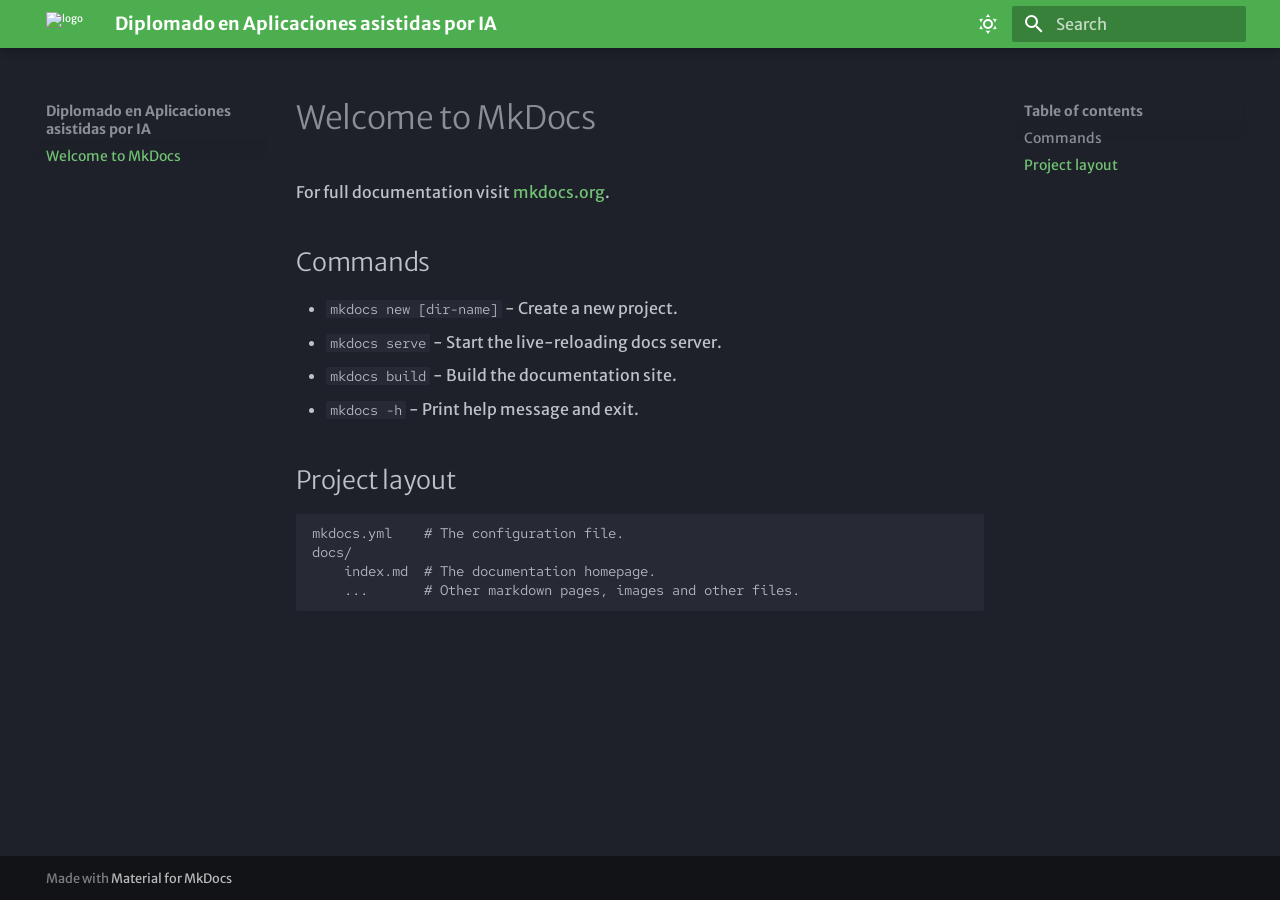
==== site/index.html @ 0dc9132b "deplpou sucsses" ====
<!doctype html>
<html lang="en" class="no-js">
  <head>
    
      <meta charset="utf-8">
      <meta name="viewport" content="width=device-width,initial-scale=1">
      
        <meta name="description" content="Diplomado en Aplicaciones asistidas por IA">
      
      
        <meta name="author" content="Intitucion iniversitaria Digital de Antioquia">
      
      
        <link rel="canonical" href="https://sitename.example/">
      
      
      
      
      <link rel="icon" href="assets/favicon.ico">
      <meta name="generator" content="mkdocs-1.6.1, mkdocs-material-9.6.8">
    
    
      
        <title>Diplomado en Aplicaciones asistidas por IA</title>
      
    
    
      <link rel="stylesheet" href="assets/stylesheets/main.8608ea7d.min.css">
      
        
        <link rel="stylesheet" href="assets/stylesheets/palette.06af60db.min.css">
      
      


    
    
      
    
    
      
        
        
        <link rel="preconnect" href="https://fonts.gstatic.com" crossorigin>
        <link rel="stylesheet" href="https://fonts.googleapis.com/css?family=Merriweather+Sans:300,300i,400,400i,700,700i%7CRed+Hat+Mono:400,400i,700,700i&display=fallback">
        <style>:root{--md-text-font:"Merriweather Sans";--md-code-font:"Red Hat Mono"}</style>
      
    
    
    <script>__md_scope=new URL(".",location),__md_hash=e=>[...e].reduce(((e,_)=>(e<<5)-e+_.charCodeAt(0)),0),__md_get=(e,_=localStorage,t=__md_scope)=>JSON.parse(_.getItem(t.pathname+"."+e)),__md_set=(e,_,t=localStorage,a=__md_scope)=>{try{t.setItem(a.pathname+"."+e,JSON.stringify(_))}catch(e){}}</script>
    
      

    
    
    
  </head>
  
  
    
    
      
    
    
    
    
    <body dir="ltr" data-md-color-scheme="slate" data-md-color-primary="green" data-md-color-accent="deep-purple">
  
    
    <input class="md-toggle" data-md-toggle="drawer" type="checkbox" id="__drawer" autocomplete="off">
    <input class="md-toggle" data-md-toggle="search" type="checkbox" id="__search" autocomplete="off">
    <label class="md-overlay" for="__drawer"></label>
    <div data-md-component="skip">
      
        
        <a href="#welcome-to-mkdocs" class="md-skip">
          Skip to content
        </a>
      
    </div>
    <div data-md-component="announce">
      
    </div>
    
    
      

  

<header class="md-header md-header--shadow" data-md-component="header">
  <nav class="md-header__inner md-grid" aria-label="Header">
    <a href="." title="Diplomado en Aplicaciones asistidas por IA" class="md-header__button md-logo" aria-label="Diplomado en Aplicaciones asistidas por IA" data-md-component="logo">
      
  <img src="assets/logo.png" alt="logo">

    </a>
    <label class="md-header__button md-icon" for="__drawer">
      
      <svg xmlns="http://www.w3.org/2000/svg" viewBox="0 0 24 24"><path d="M3 6h18v2H3zm0 5h18v2H3zm0 5h18v2H3z"/></svg>
    </label>
    <div class="md-header__title" data-md-component="header-title">
      <div class="md-header__ellipsis">
        <div class="md-header__topic">
          <span class="md-ellipsis">
            Diplomado en Aplicaciones asistidas por IA
          </span>
        </div>
        <div class="md-header__topic" data-md-component="header-topic">
          <span class="md-ellipsis">
            
              Welcome to MkDocs
            
          </span>
        </div>
      </div>
    </div>
    
      
        <form class="md-header__option" data-md-component="palette">
  
    
    
    
    <input class="md-option" data-md-color-media="" data-md-color-scheme="slate" data-md-color-primary="green" data-md-color-accent="deep-purple"  aria-label="Dark mode"  type="radio" name="__palette" id="__palette_0">
    
      <label class="md-header__button md-icon" title="Dark mode" for="__palette_1" hidden>
        <svg xmlns="http://www.w3.org/2000/svg" viewBox="0 0 24 24"><path d="M12 7a5 5 0 0 1 5 5 5 5 0 0 1-5 5 5 5 0 0 1-5-5 5 5 0 0 1 5-5m0 2a3 3 0 0 0-3 3 3 3 0 0 0 3 3 3 3 0 0 0 3-3 3 3 0 0 0-3-3m0-7 2.39 3.42C13.65 5.15 12.84 5 12 5s-1.65.15-2.39.42zM3.34 7l4.16-.35A7.2 7.2 0 0 0 5.94 8.5c-.44.74-.69 1.5-.83 2.29zm.02 10 1.76-3.77a7.131 7.131 0 0 0 2.38 4.14zM20.65 7l-1.77 3.79a7.02 7.02 0 0 0-2.38-4.15zm-.01 10-4.14.36c.59-.51 1.12-1.14 1.54-1.86.42-.73.69-1.5.83-2.29zM12 22l-2.41-3.44c.74.27 1.55.44 2.41.44.82 0 1.63-.17 2.37-.44z"/></svg>
      </label>
    
  
    
    
    
    <input class="md-option" data-md-color-media="" data-md-color-scheme="default" data-md-color-primary="blue" data-md-color-accent="deep-orange"  aria-label="Light mode"  type="radio" name="__palette" id="__palette_1">
    
      <label class="md-header__button md-icon" title="Light mode" for="__palette_0" hidden>
        <svg xmlns="http://www.w3.org/2000/svg" viewBox="0 0 24 24"><path d="m17.75 4.09-2.53 1.94.91 3.06-2.63-1.81-2.63 1.81.91-3.06-2.53-1.94L12.44 4l1.06-3 1.06 3zm3.5 6.91-1.64 1.25.59 1.98-1.7-1.17-1.7 1.17.59-1.98L15.75 11l2.06-.05L18.5 9l.69 1.95zm-2.28 4.95c.83-.08 1.72 1.1 1.19 1.85-.32.45-.66.87-1.08 1.27C15.17 23 8.84 23 4.94 19.07c-3.91-3.9-3.91-10.24 0-14.14.4-.4.82-.76 1.27-1.08.75-.53 1.93.36 1.85 1.19-.27 2.86.69 5.83 2.89 8.02a9.96 9.96 0 0 0 8.02 2.89m-1.64 2.02a12.08 12.08 0 0 1-7.8-3.47c-2.17-2.19-3.33-5-3.49-7.82-2.81 3.14-2.7 7.96.31 10.98 3.02 3.01 7.84 3.12 10.98.31"/></svg>
      </label>
    
  
</form>
      
    
    
      <script>var palette=__md_get("__palette");if(palette&&palette.color){if("(prefers-color-scheme)"===palette.color.media){var media=matchMedia("(prefers-color-scheme: light)"),input=document.querySelector(media.matches?"[data-md-color-media='(prefers-color-scheme: light)']":"[data-md-color-media='(prefers-color-scheme: dark)']");palette.color.media=input.getAttribute("data-md-color-media"),palette.color.scheme=input.getAttribute("data-md-color-scheme"),palette.color.primary=input.getAttribute("data-md-color-primary"),palette.color.accent=input.getAttribute("data-md-color-accent")}for(var[key,value]of Object.entries(palette.color))document.body.setAttribute("data-md-color-"+key,value)}</script>
    
    
    
      <label class="md-header__button md-icon" for="__search">
        
        <svg xmlns="http://www.w3.org/2000/svg" viewBox="0 0 24 24"><path d="M9.5 3A6.5 6.5 0 0 1 16 9.5c0 1.61-.59 3.09-1.56 4.23l.27.27h.79l5 5-1.5 1.5-5-5v-.79l-.27-.27A6.52 6.52 0 0 1 9.5 16 6.5 6.5 0 0 1 3 9.5 6.5 6.5 0 0 1 9.5 3m0 2C7 5 5 7 5 9.5S7 14 9.5 14 14 12 14 9.5 12 5 9.5 5"/></svg>
      </label>
      <div class="md-search" data-md-component="search" role="dialog">
  <label class="md-search__overlay" for="__search"></label>
  <div class="md-search__inner" role="search">
    <form class="md-search__form" name="search">
      <input type="text" class="md-search__input" name="query" aria-label="Search" placeholder="Search" autocapitalize="off" autocorrect="off" autocomplete="off" spellcheck="false" data-md-component="search-query" required>
      <label class="md-search__icon md-icon" for="__search">
        
        <svg xmlns="http://www.w3.org/2000/svg" viewBox="0 0 24 24"><path d="M9.5 3A6.5 6.5 0 0 1 16 9.5c0 1.61-.59 3.09-1.56 4.23l.27.27h.79l5 5-1.5 1.5-5-5v-.79l-.27-.27A6.52 6.52 0 0 1 9.5 16 6.5 6.5 0 0 1 3 9.5 6.5 6.5 0 0 1 9.5 3m0 2C7 5 5 7 5 9.5S7 14 9.5 14 14 12 14 9.5 12 5 9.5 5"/></svg>
        
        <svg xmlns="http://www.w3.org/2000/svg" viewBox="0 0 24 24"><path d="M20 11v2H8l5.5 5.5-1.42 1.42L4.16 12l7.92-7.92L13.5 5.5 8 11z"/></svg>
      </label>
      <nav class="md-search__options" aria-label="Search">
        
        <button type="reset" class="md-search__icon md-icon" title="Clear" aria-label="Clear" tabindex="-1">
          
          <svg xmlns="http://www.w3.org/2000/svg" viewBox="0 0 24 24"><path d="M19 6.41 17.59 5 12 10.59 6.41 5 5 6.41 10.59 12 5 17.59 6.41 19 12 13.41 17.59 19 19 17.59 13.41 12z"/></svg>
        </button>
      </nav>
      
    </form>
    <div class="md-search__output">
      <div class="md-search__scrollwrap" tabindex="0" data-md-scrollfix>
        <div class="md-search-result" data-md-component="search-result">
          <div class="md-search-result__meta">
            Initializing search
          </div>
          <ol class="md-search-result__list" role="presentation"></ol>
        </div>
      </div>
    </div>
  </div>
</div>
    
    
  </nav>
  
</header>
    
    <div class="md-container" data-md-component="container">
      
      
        
          
        
      
      <main class="md-main" data-md-component="main">
        <div class="md-main__inner md-grid">
          
            
              
              <div class="md-sidebar md-sidebar--primary" data-md-component="sidebar" data-md-type="navigation" >
                <div class="md-sidebar__scrollwrap">
                  <div class="md-sidebar__inner">
                    



<nav class="md-nav md-nav--primary" aria-label="Navigation" data-md-level="0">
  <label class="md-nav__title" for="__drawer">
    <a href="." title="Diplomado en Aplicaciones asistidas por IA" class="md-nav__button md-logo" aria-label="Diplomado en Aplicaciones asistidas por IA" data-md-component="logo">
      
  <img src="assets/logo.png" alt="logo">

    </a>
    Diplomado en Aplicaciones asistidas por IA
  </label>
  
  <ul class="md-nav__list" data-md-scrollfix>
    
      
      
  
  
    
  
  
  
    <li class="md-nav__item md-nav__item--active">
      
      <input class="md-nav__toggle md-toggle" type="checkbox" id="__toc">
      
      
        
      
      
        <label class="md-nav__link md-nav__link--active" for="__toc">
          
  
  <span class="md-ellipsis">
    Welcome to MkDocs
    
  </span>
  

          <span class="md-nav__icon md-icon"></span>
        </label>
      
      <a href="." class="md-nav__link md-nav__link--active">
        
  
  <span class="md-ellipsis">
    Welcome to MkDocs
    
  </span>
  

      </a>
      
        

<nav class="md-nav md-nav--secondary" aria-label="Table of contents">
  
  
  
    
  
  
    <label class="md-nav__title" for="__toc">
      <span class="md-nav__icon md-icon"></span>
      Table of contents
    </label>
    <ul class="md-nav__list" data-md-component="toc" data-md-scrollfix>
      
        <li class="md-nav__item">
  <a href="#commands" class="md-nav__link">
    <span class="md-ellipsis">
      Commands
    </span>
  </a>
  
</li>
      
        <li class="md-nav__item">
  <a href="#project-layout" class="md-nav__link">
    <span class="md-ellipsis">
      Project layout
    </span>
  </a>
  
</li>
      
    </ul>
  
</nav>
      
    </li>
  

    
  </ul>
</nav>
                  </div>
                </div>
              </div>
            
            
              
              <div class="md-sidebar md-sidebar--secondary" data-md-component="sidebar" data-md-type="toc" >
                <div class="md-sidebar__scrollwrap">
                  <div class="md-sidebar__inner">
                    

<nav class="md-nav md-nav--secondary" aria-label="Table of contents">
  
  
  
    
  
  
    <label class="md-nav__title" for="__toc">
      <span class="md-nav__icon md-icon"></span>
      Table of contents
    </label>
    <ul class="md-nav__list" data-md-component="toc" data-md-scrollfix>
      
        <li class="md-nav__item">
  <a href="#commands" class="md-nav__link">
    <span class="md-ellipsis">
      Commands
    </span>
  </a>
  
</li>
      
        <li class="md-nav__item">
  <a href="#project-layout" class="md-nav__link">
    <span class="md-ellipsis">
      Project layout
    </span>
  </a>
  
</li>
      
    </ul>
  
</nav>
                  </div>
                </div>
              </div>
            
          
          
            <div class="md-content" data-md-component="content">
              <article class="md-content__inner md-typeset">
                
                  



<h1 id="welcome-to-mkdocs">Welcome to MkDocs</h1>
<p>For full documentation visit <a href="https://www.mkdocs.org">mkdocs.org</a>.</p>
<h2 id="commands">Commands</h2>
<ul>
<li><code>mkdocs new [dir-name]</code> - Create a new project.</li>
<li><code>mkdocs serve</code> - Start the live-reloading docs server.</li>
<li><code>mkdocs build</code> - Build the documentation site.</li>
<li><code>mkdocs -h</code> - Print help message and exit.</li>
</ul>
<h2 id="project-layout">Project layout</h2>
<div class="language-text highlight"><pre><span></span><code>mkdocs.yml    # The configuration file.
docs/
    index.md  # The documentation homepage.
    ...       # Other markdown pages, images and other files.
</code></pre></div>












                
              </article>
            </div>
          
          
<script>var target=document.getElementById(location.hash.slice(1));target&&target.name&&(target.checked=target.name.startsWith("__tabbed_"))</script>
        </div>
        
      </main>
      
        <footer class="md-footer">
  
    
  
  <div class="md-footer-meta md-typeset">
    <div class="md-footer-meta__inner md-grid">
      <div class="md-copyright">
  
  
    Made with
    <a href="https://squidfunk.github.io/mkdocs-material/" target="_blank" rel="noopener">
      Material for MkDocs
    </a>
  
</div>
      
    </div>
  </div>
</footer>
      
    </div>
    <div class="md-dialog" data-md-component="dialog">
      <div class="md-dialog__inner md-typeset"></div>
    </div>
    
    
    <script id="__config" type="application/json">{"base": ".", "features": ["navigation.footer"], "search": "assets/javascripts/workers/search.f8cc74c7.min.js", "translations": {"clipboard.copied": "Copied to clipboard", "clipboard.copy": "Copy to clipboard", "search.result.more.one": "1 more on this page", "search.result.more.other": "# more on this page", "search.result.none": "No matching documents", "search.result.one": "1 matching document", "search.result.other": "# matching documents", "search.result.placeholder": "Type to start searching", "search.result.term.missing": "Missing", "select.version": "Select version"}}</script>
    
    
      <script src="assets/javascripts/bundle.c8b220af.min.js"></script>
      
    
  </body>
</html>
---- site/assets/stylesheets/main.8608ea7d.min.css ----
@charset "UTF-8";html{-webkit-text-size-adjust:none;-moz-text-size-adjust:none;text-size-adjust:none;box-sizing:border-box}*,:after,:before{box-sizing:inherit}@media (prefers-reduced-motion){*,:after,:before{transition:none!important}}body{margin:0}a,button,input,label{-webkit-tap-highlight-color:transparent}a{color:inherit;text-decoration:none}hr{border:0;box-sizing:initial;display:block;height:.05rem;overflow:visible;padding:0}small{font-size:80%}sub,sup{line-height:1em}img{border-style:none}table{border-collapse:initial;border-spacing:0}td,th{font-weight:400;vertical-align:top}button{background:#0000;border:0;font-family:inherit;font-size:inherit;margin:0;padding:0}input{border:0;outline:none}:root{--md-primary-fg-color:#4051b5;--md-primary-fg-color--light:#5d6cc0;--md-primary-fg-color--dark:#303fa1;--md-primary-bg-color:#fff;--md-primary-bg-color--light:#ffffffb3;--md-accent-fg-color:#526cfe;--md-accent-fg-color--transparent:#526cfe1a;--md-accent-bg-color:#fff;--md-accent-bg-color--light:#ffffffb3}[data-md-color-scheme=default]{color-scheme:light}[data-md-color-scheme=default] img[src$="#gh-dark-mode-only"],[data-md-color-scheme=default] img[src$="#only-dark"]{display:none}:root,[data-md-color-scheme=default]{--md-hue:225deg;--md-default-fg-color:#000000de;--md-default-fg-color--light:#0000008a;--md-default-fg-color--lighter:#00000052;--md-default-fg-color--lightest:#00000012;--md-default-bg-color:#fff;--md-default-bg-color--light:#ffffffb3;--md-default-bg-color--lighter:#ffffff4d;--md-default-bg-color--lightest:#ffffff1f;--md-code-fg-color:#36464e;--md-code-bg-color:#f5f5f5;--md-code-hl-color:#4287ff;--md-code-hl-color--light:#4287ff1a;--md-code-hl-number-color:#d52a2a;--md-code-hl-special-color:#db1457;--md-code-hl-function-color:#a846b9;--md-code-hl-constant-color:#6e59d9;--md-code-hl-keyword-color:#3f6ec6;--md-code-hl-string-color:#1c7d4d;--md-code-hl-name-color:var(--md-code-fg-color);--md-code-hl-operator-color:var(--md-default-fg-color--light);--md-code-hl-punctuation-color:var(--md-default-fg-color--light);--md-code-hl-comment-color:var(--md-default-fg-color--light);--md-code-hl-generic-color:var(--md-default-fg-color--light);--md-code-hl-variable-color:var(--md-default-fg-color--light);--md-typeset-color:var(--md-default-fg-color);--md-typeset-a-color:var(--md-primary-fg-color);--md-typeset-del-color:#f5503d26;--md-typeset-ins-color:#0bd57026;--md-typeset-kbd-color:#fafafa;--md-typeset-kbd-accent-color:#fff;--md-typeset-kbd-border-color:#b8b8b8;--md-typeset-mark-color:#ffff0080;--md-typeset-table-color:#0000001f;--md-typeset-table-color--light:rgba(0,0,0,.035);--md-admonition-fg-color:var(--md-default-fg-color);--md-admonition-bg-color:var(--md-default-bg-color);--md-warning-fg-color:#000000de;--md-warning-bg-color:#ff9;--md-footer-fg-color:#fff;--md-footer-fg-color--light:#ffffffb3;--md-footer-fg-color--lighter:#ffffff73;--md-footer-bg-color:#000000de;--md-footer-bg-color--dark:#00000052;--md-shadow-z1:0 0.2rem 0.5rem #0000000d,0 0 0.05rem #0000001a;--md-shadow-z2:0 0.2rem 0.5rem #0000001a,0 0 0.05rem #00000040;--md-shadow-z3:0 0.2rem 0.5rem #0003,0 0 0.05rem #00000059}.md-icon svg{fill:currentcolor;display:block;height:1.2rem;width:1.2rem}body{-webkit-font-smoothing:antialiased;-moz-osx-font-smoothing:grayscale;--md-text-font-family:var(--md-text-font,_),-apple-system,BlinkMacSystemFont,Helvetica,Arial,sans-serif;--md-code-font-family:var(--md-code-font,_),SFMono-Regular,Consolas,Menlo,monospace}aside,body,input{font-feature-settings:"kern","liga";color:var(--md-typeset-color);font-family:var(--md-text-font-family)}code,kbd,pre{font-feature-settings:"kern";font-family:var(--md-code-font-family)}:root{--md-typeset-table-sort-icon:url('data:image/svg+xml;charset=utf-8,<svg xmlns="http://www.w3.org/2000/svg" viewBox="0 0 24 24"><path d="m18 21-4-4h3V7h-3l4-4 4 4h-3v10h3M2 19v-2h10v2M2 13v-2h7v2M2 7V5h4v2z"/></svg>');--md-typeset-table-sort-icon--asc:url('data:image/svg+xml;charset=utf-8,<svg xmlns="http://www.w3.org/2000/svg" viewBox="0 0 24 24"><path d="M19 17h3l-4 4-4-4h3V3h2M2 17h10v2H2M6 5v2H2V5m0 6h7v2H2z"/></svg>');--md-typeset-table-sort-icon--desc:url('data:image/svg+xml;charset=utf-8,<svg xmlns="http://www.w3.org/2000/svg" viewBox="0 0 24 24"><path d="M19 7h3l-4-4-4 4h3v14h2M2 17h10v2H2M6 5v2H2V5m0 6h7v2H2z"/></svg>')}.md-typeset{-webkit-print-color-adjust:exact;color-adjust:exact;font-size:.8rem;line-height:1.6;overflow-wrap:break-word}@media print{.md-typeset{font-size:.68rem}}.md-typeset blockquote,.md-typeset dl,.md-typeset figure,.md-typeset ol,.md-typeset pre,.md-typeset ul{margin-bottom:1em;margin-top:1em}.md-typeset h1{color:var(--md-default-fg-color--light);font-size:2em;line-height:1.3;margin:0 0 1.25em}.md-typeset h1,.md-typeset h2{font-weight:300;letter-spacing:-.01em}.md-typeset h2{font-size:1.5625em;line-height:1.4;margin:1.6em 0 .64em}.md-typeset h3{font-size:1.25em;font-weight:400;letter-spacing:-.01em;line-height:1.5;margin:1.6em 0 .8em}.md-typeset h2+h3{margin-top:.8em}.md-typeset h4{font-weight:700;letter-spacing:-.01em;margin:1em 0}.md-typeset h5,.md-typeset h6{color:var(--md-default-fg-color--light);font-size:.8em;font-weight:700;letter-spacing:-.01em;margin:1.25em 0}.md-typeset h5{text-transform:uppercase}.md-typeset h5 code{text-transform:none}.md-typeset hr{border-bottom:.05rem solid var(--md-default-fg-color--lightest);display:flow-root;margin:1.5em 0}.md-typeset a{color:var(--md-typeset-a-color);word-break:break-word}.md-typeset a,.md-typeset a:before{transition:color 125ms}.md-typeset a:focus,.md-typeset a:hover{color:var(--md-accent-fg-color)}.md-typeset a:focus code,.md-typeset a:hover code{background-color:var(--md-accent-fg-color--transparent)}.md-typeset a code{color:currentcolor;transition:background-color 125ms}.md-typeset a.focus-visible{outline-color:var(--md-accent-fg-color);outline-offset:.2rem}.md-typeset code,.md-typeset kbd,.md-typeset pre{color:var(--md-code-fg-color);direction:ltr;font-variant-ligatures:none}@media print{.md-typeset code,.md-typeset kbd,.md-typeset pre{white-space:pre-wrap}}.md-typeset code{background-color:var(--md-code-bg-color);border-radius:.1rem;-webkit-box-decoration-break:clone;box-decoration-break:clone;font-size:.85em;padding:0 .2941176471em;word-break:break-word}.md-typeset code:not(.focus-visible){-webkit-tap-highlight-color:transparent;outline:none}.md-typeset pre{display:flow-root;line-height:1.4;position:relative}.md-typeset pre>code{-webkit-box-decoration-break:slice;box-decoration-break:slice;box-shadow:none;display:block;margin:0;outline-color:var(--md-accent-fg-color);overflow:auto;padding:.7720588235em 1.1764705882em;scrollbar-color:var(--md-default-fg-color--lighter) #0000;scrollbar-width:thin;touch-action:auto;word-break:normal}.md-typeset pre>code:hover{scrollbar-color:var(--md-accent-fg-color) #0000}.md-typeset pre>code::-webkit-scrollbar{height:.2rem;width:.2rem}.md-typeset pre>code::-webkit-scrollbar-thumb{background-color:var(--md-default-fg-color--lighter)}.md-typeset pre>code::-webkit-scrollbar-thumb:hover{background-color:var(--md-accent-fg-color)}.md-typeset kbd{background-color:var(--md-typeset-kbd-color);border-radius:.1rem;box-shadow:0 .1rem 0 .05rem var(--md-typeset-kbd-border-color),0 .1rem 0 var(--md-typeset-kbd-border-color),0 -.1rem .2rem var(--md-typeset-kbd-accent-color) inset;color:var(--md-default-fg-color);display:inline-block;font-size:.75em;padding:0 .6666666667em;vertical-align:text-top;word-break:break-word}.md-typeset mark{background-color:var(--md-typeset-mark-color);-webkit-box-decoration-break:clone;box-decoration-break:clone;color:inherit;word-break:break-word}.md-typeset abbr{border-bottom:.05rem dotted var(--md-default-fg-color--light);cursor:help;text-decoration:none}.md-typeset small{opacity:.75}[dir=ltr] .md-typeset sub,[dir=ltr] .md-typeset sup{margin-left:.078125em}[dir=rtl] .md-typeset sub,[dir=rtl] .md-typeset sup{margin-right:.078125em}[dir=ltr] .md-typeset blockquote{padding-left:.6rem}[dir=rtl] .md-typeset blockquote{padding-right:.6rem}[dir=ltr] .md-typeset blockquote{border-left:.2rem solid var(--md-default-fg-color--lighter)}[dir=rtl] .md-typeset blockquote{border-right:.2rem solid var(--md-default-fg-color--lighter)}.md-typeset blockquote{color:var(--md-default-fg-color--light);margin-left:0;margin-right:0}.md-typeset ul{list-style-type:disc}.md-typeset ul[type]{list-style-type:revert-layer}[dir=ltr] .md-typeset ol,[dir=ltr] .md-typeset ul{margin-left:.625em}[dir=rtl] .md-typeset ol,[dir=rtl] .md-typeset ul{margin-right:.625em}.md-typeset ol,.md-typeset ul{padding:0}.md-typeset ol:not([hidden]),.md-typeset ul:not([hidden]){display:flow-root}.md-typeset ol ol,.md-typeset ul ol{list-style-type:lower-alpha}.md-typeset ol ol ol,.md-typeset ul ol ol{list-style-type:lower-roman}.md-typeset ol ol ol ol,.md-typeset ul ol ol ol{list-style-type:upper-alpha}.md-typeset ol ol ol ol ol,.md-typeset ul ol ol ol ol{list-style-type:upper-roman}.md-typeset ol[type],.md-typeset ul[type]{list-style-type:revert-layer}[dir=ltr] .md-typeset ol li,[dir=ltr] .md-typeset ul li{margin-left:1.25em}[dir=rtl] .md-typeset ol li,[dir=rtl] .md-typeset ul li{margin-right:1.25em}.md-typeset ol li,.md-typeset ul li{margin-bottom:.5em}.md-typeset ol li blockquote,.md-typeset ol li p,.md-typeset ul li blockquote,.md-typeset ul li p{margin:.5em 0}.md-typeset ol li:last-child,.md-typeset ul li:last-child{margin-bottom:0}[dir=ltr] .md-typeset ol li ol,[dir=ltr] .md-typeset ol li ul,[dir=ltr] .md-typeset ul li ol,[dir=ltr] .md-typeset ul li ul{margin-left:.625em}[dir=rtl] .md-typeset ol li ol,[dir=rtl] .md-typeset ol li ul,[dir=rtl] .md-typeset ul li ol,[dir=rtl] .md-typeset ul li ul{margin-right:.625em}.md-typeset ol li ol,.md-typeset ol li ul,.md-typeset ul li ol,.md-typeset ul li ul{margin-bottom:.5em;margin-top:.5em}[dir=ltr] .md-typeset dd{margin-left:1.875em}[dir=rtl] .md-typeset dd{margin-right:1.875em}.md-typeset dd{margin-bottom:1.5em;margin-top:1em}.md-typeset img,.md-typeset svg,.md-typeset video{height:auto;max-width:100%}.md-typeset img[align=left]{margin:1em 1em 1em 0}.md-typeset img[align=right]{margin:1em 0 1em 1em}.md-typeset img[align]:only-child{margin-top:0}.md-typeset figure{display:flow-root;margin:1em auto;max-width:100%;text-align:center;width:-moz-fit-content;width:fit-content}.md-typeset figure img{display:block;margin:0 auto}.md-typeset figcaption{font-style:italic;margin:1em auto;max-width:24rem}.md-typeset iframe{max-width:100%}.md-typeset table:not([class]){background-color:var(--md-default-bg-color);border:.05rem solid var(--md-typeset-table-color);border-radius:.1rem;display:inline-block;font-size:.64rem;max-width:100%;overflow:auto;touch-action:auto}@media print{.md-typeset table:not([class]){display:table}}.md-typeset table:not([class])+*{margin-top:1.5em}.md-typeset table:not([class]) td>:first-child,.md-typeset table:not([class]) th>:first-child{margin-top:0}.md-typeset table:not([class]) td>:last-child,.md-typeset table:not([class]) th>:last-child{margin-bottom:0}.md-typeset table:not([class]) td:not([align]),.md-typeset table:not([class]) th:not([align]){text-align:left}[dir=rtl] .md-typeset table:not([class]) td:not([align]),[dir=rtl] .md-typeset table:not([class]) th:not([align]){text-align:right}.md-typeset table:not([class]) th{font-weight:700;min-width:5rem;padding:.9375em 1.25em;vertical-align:top}.md-typeset table:not([class]) td{border-top:.05rem solid var(--md-typeset-table-color);padding:.9375em 1.25em;vertical-align:top}.md-typeset table:not([class]) tbody tr{transition:background-color 125ms}.md-typeset table:not([class]) tbody tr:hover{background-color:var(--md-typeset-table-color--light);box-shadow:0 .05rem 0 var(--md-default-bg-color) inset}.md-typeset table:not([class]) a{word-break:normal}.md-typeset table th[role=columnheader]{cursor:pointer}[dir=ltr] .md-typeset table th[role=columnheader]:after{margin-left:.5em}[dir=rtl] .md-typeset table th[role=columnheader]:after{margin-right:.5em}.md-typeset table th[role=columnheader]:after{content:"";display:inline-block;height:1.2em;-webkit-mask-image:var(--md-typeset-table-sort-icon);mask-image:var(--md-typeset-table-sort-icon);-webkit-mask-repeat:no-repeat;mask-repeat:no-repeat;-webkit-mask-size:contain;mask-size:contain;transition:background-color 125ms;vertical-align:text-bottom;width:1.2em}.md-typeset table th[role=columnheader]:hover:after{background-color:var(--md-default-fg-color--lighter)}.md-typeset table th[role=columnheader][aria-sort=ascending]:after{background-color:var(--md-default-fg-color--light);-webkit-mask-image:var(--md-typeset-table-sort-icon--asc);mask-image:var(--md-typeset-table-sort-icon--asc)}.md-typeset table th[role=columnheader][aria-sort=descending]:after{background-color:var(--md-default-fg-color--light);-webkit-mask-image:var(--md-typeset-table-sort-icon--desc);mask-image:var(--md-typeset-table-sort-icon--desc)}.md-typeset__scrollwrap{margin:1em -.8rem;overflow-x:auto;touch-action:auto}.md-typeset__table{display:inline-block;margin-bottom:.5em;padding:0 .8rem}@media print{.md-typeset__table{display:block}}html .md-typeset__table table{display:table;margin:0;overflow:hidden;width:100%}@media screen and (max-width:44.984375em){.md-content__inner>pre{margin:1em -.8rem}.md-content__inner>pre code{border-radius:0}}.md-typeset .md-author{border-radius:100%;display:block;flex-shrink:0;height:1.6rem;overflow:hidden;position:relative;transition:color 125ms,transform 125ms;width:1.6rem}.md-typeset .md-author img{display:block}.md-typeset .md-author--more{background:var(--md-default-fg-color--lightest);color:var(--md-default-fg-color--lighter);font-size:.6rem;font-weight:700;line-height:1.6rem;text-align:center}.md-typeset .md-author--long{height:2.4rem;width:2.4rem}.md-typeset a.md-author{transform:scale(1)}.md-typeset a.md-author img{border-radius:100%;filter:grayscale(100%) opacity(75%);transition:filter 125ms}.md-typeset a.md-author:focus,.md-typeset a.md-author:hover{transform:scale(1.1);z-index:1}.md-typeset a.md-author:focus img,.md-typeset a.md-author:hover img{filter:grayscale(0)}.md-banner{background-color:var(--md-footer-bg-color);color:var(--md-footer-fg-color);overflow:auto}@media print{.md-banner{display:none}}.md-banner--warning{background-color:var(--md-warning-bg-color);color:var(--md-warning-fg-color)}.md-banner__inner{font-size:.7rem;margin:.6rem auto;padding:0 .8rem}[dir=ltr] .md-banner__button{float:right}[dir=rtl] .md-banner__button{float:left}.md-banner__button{color:inherit;cursor:pointer;transition:opacity .25s}.no-js .md-banner__button{display:none}.md-banner__button:hover{opacity:.7}html{font-size:125%;height:100%;overflow-x:hidden}@media screen and (min-width:100em){html{font-size:137.5%}}@media screen and (min-width:125em){html{font-size:150%}}body{background-color:var(--md-default-bg-color);display:flex;flex-direction:column;font-size:.5rem;min-height:100%;position:relative;width:100%}@media print{body{display:block}}@media screen and (max-width:59.984375em){body[data-md-scrolllock]{position:fixed}}.md-grid{margin-left:auto;margin-right:auto;max-width:61rem}.md-container{display:flex;flex-direction:column;flex-grow:1}@media print{.md-container{display:block}}.md-main{flex-grow:1}.md-main__inner{display:flex;height:100%;margin-top:1.5rem}.md-ellipsis{overflow:hidden;text-overflow:ellipsis}.md-toggle{display:none}.md-option{height:0;opacity:0;position:absolute;width:0}.md-option:checked+label:not([hidden]){display:block}.md-option.focus-visible+label{outline-color:var(--md-accent-fg-color);outline-style:auto}.md-skip{background-color:var(--md-default-fg-color);border-radius:.1rem;color:var(--md-default-bg-color);font-size:.64rem;margin:.5rem;opacity:0;outline-color:var(--md-accent-fg-color);padding:.3rem .5rem;position:fixed;transform:translateY(.4rem);z-index:-1}.md-skip:focus{opacity:1;transform:translateY(0);transition:transform .25s cubic-bezier(.4,0,.2,1),opacity 175ms 75ms;z-index:10}@page{margin:25mm}:root{--md-clipboard-icon:url('data:image/svg+xml;charset=utf-8,<svg xmlns="http://www.w3.org/2000/svg" viewBox="0 0 24 24"><path d="M19 21H8V7h11m0-2H8a2 2 0 0 0-2 2v14a2 2 0 0 0 2 2h11a2 2 0 0 0 2-2V7a2 2 0 0 0-2-2m-3-4H4a2 2 0 0 0-2 2v14h2V3h12z"/></svg>')}.md-clipboard{border-radius:.1rem;color:var(--md-default-fg-color--lightest);cursor:pointer;height:1.5em;outline-color:var(--md-accent-fg-color);outline-offset:.1rem;position:absolute;right:.5em;top:.5em;transition:color .25s;width:1.5em;z-index:1}@media print{.md-clipboard{display:none}}.md-clipboard:not(.focus-visible){-webkit-tap-highlight-color:transparent;outline:none}:hover>.md-clipboard{color:var(--md-default-fg-color--light)}.md-clipboard:focus,.md-clipboard:hover{color:var(--md-accent-fg-color)}.md-clipboard:after{background-color:currentcolor;content:"";display:block;height:1.125em;margin:0 auto;-webkit-mask-image:var(--md-clipboard-icon);mask-image:var(--md-clipboard-icon);-webkit-mask-position:center;mask-position:center;-webkit-mask-repeat:no-repeat;mask-repeat:no-repeat;-webkit-mask-size:contain;mask-size:contain;width:1.125em}.md-clipboard--inline{cursor:pointer}.md-clipboard--inline code{transition:color .25s,background-color .25s}.md-clipboard--inline:focus code,.md-clipboard--inline:hover code{background-color:var(--md-accent-fg-color--transparent);color:var(--md-accent-fg-color)}.md-typeset .md-code__content{display:grid}@keyframes consent{0%{opacity:0;transform:translateY(100%)}to{opacity:1;transform:translateY(0)}}@keyframes overlay{0%{opacity:0}to{opacity:1}}.md-consent__overlay{animation:overlay .25s both;-webkit-backdrop-filter:blur(.1rem);backdrop-filter:blur(.1rem);background-color:#0000008a;height:100%;opacity:1;position:fixed;top:0;width:100%;z-index:5}.md-consent__inner{animation:consent .5s cubic-bezier(.1,.7,.1,1) both;background-color:var(--md-default-bg-color);border:0;border-radius:.1rem;bottom:0;box-shadow:0 0 .2rem #0000001a,0 .2rem .4rem #0003;max-height:100%;overflow:auto;padding:0;position:fixed;width:100%;z-index:5}.md-consent__form{padding:.8rem}.md-consent__settings{display:none;margin:1em 0}input:checked+.md-consent__settings{display:block}.md-consent__controls{margin-bottom:.8rem}.md-typeset .md-consent__controls .md-button{display:inline}@media screen and (max-width:44.984375em){.md-typeset .md-consent__controls .md-button{display:block;margin-top:.4rem;text-align:center;width:100%}}.md-consent label{cursor:pointer}.md-content{flex-grow:1;min-width:0}.md-content__inner{margin:0 .8rem 1.2rem;padding-top:.6rem}@media screen and (min-width:76.25em){[dir=ltr] .md-sidebar--primary:not([hidden])~.md-content>.md-content__inner{margin-left:1.2rem}[dir=ltr] .md-sidebar--secondary:not([hidden])~.md-content>.md-content__inner,[dir=rtl] .md-sidebar--primary:not([hidden])~.md-content>.md-content__inner{margin-right:1.2rem}[dir=rtl] .md-sidebar--secondary:not([hidden])~.md-content>.md-content__inner{margin-left:1.2rem}}.md-content__inner:before{content:"";display:block;height:.4rem}.md-content__inner>:last-child{margin-bottom:0}[dir=ltr] .md-content__button{float:right}[dir=rtl] .md-content__button{float:left}[dir=ltr] .md-content__button{margin-left:.4rem}[dir=rtl] .md-content__button{margin-right:.4rem}.md-content__button{margin:.4rem 0;padding:0}@media print{.md-content__button{display:none}}.md-typeset .md-content__button{color:var(--md-default-fg-color--lighter)}.md-content__button svg{display:inline;vertical-align:top}[dir=rtl] .md-content__button svg{transform:scaleX(-1)}[dir=ltr] .md-dialog{right:.8rem}[dir=rtl] .md-dialog{left:.8rem}.md-dialog{background-color:var(--md-default-fg-color);border-radius:.1rem;bottom:.8rem;box-shadow:var(--md-shadow-z3);min-width:11.1rem;opacity:0;padding:.4rem .6rem;pointer-events:none;position:fixed;transform:translateY(100%);transition:transform 0ms .4s,opacity .4s;z-index:4}@media print{.md-dialog{display:none}}.md-dialog--active{opacity:1;pointer-events:auto;transform:translateY(0);transition:transform .4s cubic-bezier(.075,.85,.175,1),opacity .4s}.md-dialog__inner{color:var(--md-default-bg-color);font-size:.7rem}.md-feedback{margin:2em 0 1em;text-align:center}.md-feedback fieldset{border:none;margin:0;padding:0}.md-feedback__title{font-weight:700;margin:1em auto}.md-feedback__inner{position:relative}.md-feedback__list{display:flex;flex-wrap:wrap;place-content:baseline center;position:relative}.md-feedback__list:hover .md-icon:not(:disabled){color:var(--md-default-fg-color--lighter)}:disabled .md-feedback__list{min-height:1.8rem}.md-feedback__icon{color:var(--md-default-fg-color--light);cursor:pointer;flex-shrink:0;margin:0 .1rem;transition:color 125ms}.md-feedback__icon:not(:disabled).md-icon:hover{color:var(--md-accent-fg-color)}.md-feedback__icon:disabled{color:var(--md-default-fg-color--lightest);pointer-events:none}.md-feedback__note{opacity:0;position:relative;transform:translateY(.4rem);transition:transform .4s cubic-bezier(.1,.7,.1,1),opacity .15s}.md-feedback__note>*{margin:0 auto;max-width:16rem}:disabled .md-feedback__note{opacity:1;transform:translateY(0)}@media print{.md-feedback{display:none}}.md-footer{background-color:var(--md-footer-bg-color);color:var(--md-footer-fg-color)}@media print{.md-footer{display:none}}.md-footer__inner{justify-content:space-between;overflow:auto;padding:.2rem}.md-footer__inner:not([hidden]){display:flex}.md-footer__link{align-items:end;display:flex;flex-grow:0.01;margin-bottom:.4rem;margin-top:1rem;max-width:100%;outline-color:var(--md-accent-fg-color);overflow:hidden;transition:opacity .25s}.md-footer__link:focus,.md-footer__link:hover{opacity:.7}[dir=rtl] .md-footer__link svg{transform:scaleX(-1)}@media screen and (max-width:44.984375em){.md-footer__link--prev{flex-shrink:0}.md-footer__link--prev .md-footer__title{display:none}}[dir=ltr] .md-footer__link--next{margin-left:auto}[dir=rtl] .md-footer__link--next{margin-right:auto}.md-footer__link--next{text-align:right}[dir=rtl] .md-footer__link--next{text-align:left}.md-footer__title{flex-grow:1;font-size:.9rem;margin-bottom:.7rem;max-width:calc(100% - 2.4rem);padding:0 1rem;white-space:nowrap}.md-footer__button{margin:.2rem;padding:.4rem}.md-footer__direction{font-size:.64rem;opacity:.7}.md-footer-meta{background-color:var(--md-footer-bg-color--dark)}.md-footer-meta__inner{display:flex;flex-wrap:wrap;justify-content:space-between;padding:.2rem}html .md-footer-meta.md-typeset a{color:var(--md-footer-fg-color--light)}html .md-footer-meta.md-typeset a:focus,html .md-footer-meta.md-typeset a:hover{color:var(--md-footer-fg-color)}.md-copyright{color:var(--md-footer-fg-color--lighter);font-size:.64rem;margin:auto .6rem;padding:.4rem 0;width:100%}@media screen and (min-width:45em){.md-copyright{width:auto}}.md-copyright__highlight{color:var(--md-footer-fg-color--light)}.md-social{display:inline-flex;gap:.2rem;margin:0 .4rem;padding:.2rem 0 .6rem}@media screen and (min-width:45em){.md-social{padding:.6rem 0}}.md-social__link{display:inline-block;height:1.6rem;text-align:center;width:1.6rem}.md-social__link:before{line-height:1.9}.md-social__link svg{fill:currentcolor;max-height:.8rem;vertical-align:-25%}.md-typeset .md-button{border:.1rem solid;border-radius:.1rem;color:var(--md-primary-fg-color);cursor:pointer;display:inline-block;font-weight:700;padding:.625em 2em;transition:color 125ms,background-color 125ms,border-color 125ms}.md-typeset .md-button--primary{background-color:var(--md-primary-fg-color);border-color:var(--md-primary-fg-color);color:var(--md-primary-bg-color)}.md-typeset .md-button:focus,.md-typeset .md-button:hover{background-color:var(--md-accent-fg-color);border-color:var(--md-accent-fg-color);color:var(--md-accent-bg-color)}[dir=ltr] .md-typeset .md-input{border-top-left-radius:.1rem}[dir=ltr] .md-typeset .md-input,[dir=rtl] .md-typeset .md-input{border-top-right-radius:.1rem}[dir=rtl] .md-typeset .md-input{border-top-left-radius:.1rem}.md-typeset .md-input{border-bottom:.1rem solid var(--md-default-fg-color--lighter);box-shadow:var(--md-shadow-z1);font-size:.8rem;height:1.8rem;padding:0 .6rem;transition:border .25s,box-shadow .25s}.md-typeset .md-input:focus,.md-typeset .md-input:hover{border-bottom-color:var(--md-accent-fg-color);box-shadow:var(--md-shadow-z2)}.md-typeset .md-input--stretch{width:100%}.md-header{background-color:var(--md-primary-fg-color);box-shadow:0 0 .2rem #0000,0 .2rem .4rem #0000;color:var(--md-primary-bg-color);display:block;left:0;position:sticky;right:0;top:0;z-index:4}@media print{.md-header{display:none}}.md-header[hidden]{transform:translateY(-100%);transition:transform .25s cubic-bezier(.8,0,.6,1),box-shadow .25s}.md-header--shadow{box-shadow:0 0 .2rem #0000001a,0 .2rem .4rem #0003;transition:transform .25s cubic-bezier(.1,.7,.1,1),box-shadow .25s}.md-header__inner{align-items:center;display:flex;padding:0 .2rem}.md-header__button{color:currentcolor;cursor:pointer;margin:.2rem;outline-color:var(--md-accent-fg-color);padding:.4rem;position:relative;transition:opacity .25s;vertical-align:middle;z-index:1}.md-header__button:hover{opacity:.7}.md-header__button:not([hidden]){display:inline-block}.md-header__button:not(.focus-visible){-webkit-tap-highlight-color:transparent;outline:none}.md-header__button.md-logo{margin:.2rem;padding:.4rem}@media screen and (max-width:76.234375em){.md-header__button.md-logo{display:none}}.md-header__button.md-logo img,.md-header__button.md-logo svg{fill:currentcolor;display:block;height:1.2rem;width:auto}@media screen and (min-width:60em){.md-header__button[for=__search]{display:none}}.no-js .md-header__button[for=__search]{display:none}[dir=rtl] .md-header__button[for=__search] svg{transform:scaleX(-1)}@media screen and (min-width:76.25em){.md-header__button[for=__drawer]{display:none}}.md-header__topic{display:flex;max-width:100%;position:absolute;transition:transform .4s cubic-bezier(.1,.7,.1,1),opacity .15s;white-space:nowrap}.md-header__topic+.md-header__topic{opacity:0;pointer-events:none;transform:translateX(1.25rem);transition:transform .4s cubic-bezier(1,.7,.1,.1),opacity .15s;z-index:-1}[dir=rtl] .md-header__topic+.md-header__topic{transform:translateX(-1.25rem)}.md-header__topic:first-child{font-weight:700}[dir=ltr] .md-header__title{margin-left:1rem;margin-right:.4rem}[dir=rtl] .md-header__title{margin-left:.4rem;margin-right:1rem}.md-header__title{flex-grow:1;font-size:.9rem;height:2.4rem;line-height:2.4rem}.md-header__title--active .md-header__topic{opacity:0;pointer-events:none;transform:translateX(-1.25rem);transition:transform .4s cubic-bezier(1,.7,.1,.1),opacity .15s;z-index:-1}[dir=rtl] .md-header__title--active .md-header__topic{transform:translateX(1.25rem)}.md-header__title--active .md-header__topic+.md-header__topic{opacity:1;pointer-events:auto;transform:translateX(0);transition:transform .4s cubic-bezier(.1,.7,.1,1),opacity .15s;z-index:0}.md-header__title>.md-header__ellipsis{height:100%;position:relative;width:100%}.md-header__option{display:flex;flex-shrink:0;max-width:100%;transition:max-width 0ms .25s,opacity .25s .25s;white-space:nowrap}[data-md-toggle=search]:checked~.md-header .md-header__option{max-width:0;opacity:0;transition:max-width 0ms,opacity 0ms}.md-header__option>input{bottom:0}.md-header__source{display:none}@media screen and (min-width:60em){[dir=ltr] .md-header__source{margin-left:1rem}[dir=rtl] .md-header__source{margin-right:1rem}.md-header__source{display:block;max-width:11.7rem;width:11.7rem}}@media screen and (min-width:76.25em){[dir=ltr] .md-header__source{margin-left:1.4rem}[dir=rtl] .md-header__source{margin-right:1.4rem}}.md-meta{color:var(--md-default-fg-color--light);font-size:.7rem;line-height:1.3}.md-meta__list{display:inline-flex;flex-wrap:wrap;list-style:none;margin:0;padding:0}.md-meta__item:not(:last-child):after{content:"·";margin-left:.2rem;margin-right:.2rem}.md-meta__link{color:var(--md-typeset-a-color)}.md-meta__link:focus,.md-meta__link:hover{color:var(--md-accent-fg-color)}.md-draft{background-color:#ff1744;border-radius:.125em;color:#fff;display:inline-block;font-weight:700;padding-left:.5714285714em;padding-right:.5714285714em}:root{--md-nav-icon--prev:url('data:image/svg+xml;charset=utf-8,<svg xmlns="http://www.w3.org/2000/svg" viewBox="0 0 24 24"><path d="M20 11v2H8l5.5 5.5-1.42 1.42L4.16 12l7.92-7.92L13.5 5.5 8 11z"/></svg>');--md-nav-icon--next:url('data:image/svg+xml;charset=utf-8,<svg xmlns="http://www.w3.org/2000/svg" viewBox="0 0 24 24"><path d="M8.59 16.58 13.17 12 8.59 7.41 10 6l6 6-6 6z"/></svg>');--md-toc-icon:url('data:image/svg+xml;charset=utf-8,<svg xmlns="http://www.w3.org/2000/svg" viewBox="0 0 24 24"><path d="M3 9h14V7H3zm0 4h14v-2H3zm0 4h14v-2H3zm16 0h2v-2h-2zm0-10v2h2V7zm0 6h2v-2h-2z"/></svg>')}.md-nav{font-size:.7rem;line-height:1.3}.md-nav__title{color:var(--md-default-fg-color--light);display:block;font-weight:700;overflow:hidden;padding:0 .6rem;text-overflow:ellipsis}.md-nav__title .md-nav__button{display:none}.md-nav__title .md-nav__button img{height:100%;width:auto}.md-nav__title .md-nav__button.md-logo img,.md-nav__title .md-nav__button.md-logo svg{fill:currentcolor;display:block;height:2.4rem;max-width:100%;object-fit:contain;width:auto}.md-nav__list{list-style:none;margin:0;padding:0}.md-nav__link{align-items:flex-start;display:flex;gap:.4rem;margin-top:.625em;scroll-snap-align:start;transition:color 125ms}.md-nav__link--passed{color:var(--md-default-fg-color--light)}.md-nav__item .md-nav__link--active,.md-nav__item .md-nav__link--active code{color:var(--md-typeset-a-color)}.md-nav__link .md-ellipsis{position:relative}[dir=ltr] .md-nav__link .md-icon:last-child{margin-left:auto}[dir=rtl] .md-nav__link .md-icon:last-child{margin-right:auto}.md-nav__link svg{fill:currentcolor;flex-shrink:0;height:1.3em;position:relative}.md-nav__link[for]:focus,.md-nav__link[for]:hover,.md-nav__link[href]:focus,.md-nav__link[href]:hover{color:var(--md-accent-fg-color);cursor:pointer}.md-nav__link.focus-visible{outline-color:var(--md-accent-fg-color);outline-offset:.2rem}.md-nav--primary .md-nav__link[for=__toc]{display:none}.md-nav--primary .md-nav__link[for=__toc] .md-icon:after{background-color:currentcolor;display:block;height:100%;-webkit-mask-image:var(--md-toc-icon);mask-image:var(--md-toc-icon);width:100%}.md-nav--primary .md-nav__link[for=__toc]~.md-nav{display:none}.md-nav__container>.md-nav__link{margin-top:0}.md-nav__container>.md-nav__link:first-child{flex-grow:1;min-width:0}.md-nav__icon{flex-shrink:0}.md-nav__source{display:none}@media screen and (max-width:76.234375em){.md-nav--primary,.md-nav--primary .md-nav{background-color:var(--md-default-bg-color);display:flex;flex-direction:column;height:100%;left:0;position:absolute;right:0;top:0;z-index:1}.md-nav--primary .md-nav__item,.md-nav--primary .md-nav__title{font-size:.8rem;line-height:1.5}.md-nav--primary .md-nav__title{background-color:var(--md-default-fg-color--lightest);color:var(--md-default-fg-color--light);cursor:pointer;height:5.6rem;line-height:2.4rem;padding:3rem .8rem .2rem;position:relative;white-space:nowrap}[dir=ltr] .md-nav--primary .md-nav__title .md-nav__icon{left:.4rem}[dir=rtl] .md-nav--primary .md-nav__title .md-nav__icon{right:.4rem}.md-nav--primary .md-nav__title .md-nav__icon{display:block;height:1.2rem;margin:.2rem;position:absolute;top:.4rem;width:1.2rem}.md-nav--primary .md-nav__title .md-nav__icon:after{background-color:currentcolor;content:"";display:block;height:100%;-webkit-mask-image:var(--md-nav-icon--prev);mask-image:var(--md-nav-icon--prev);-webkit-mask-position:center;mask-position:center;-webkit-mask-repeat:no-repeat;mask-repeat:no-repeat;-webkit-mask-size:contain;mask-size:contain;width:100%}.md-nav--primary .md-nav__title~.md-nav__list{background-color:var(--md-default-bg-color);box-shadow:0 .05rem 0 var(--md-default-fg-color--lightest) inset;overflow-y:auto;scroll-snap-type:y mandatory;touch-action:pan-y}.md-nav--primary .md-nav__title~.md-nav__list>:first-child{border-top:0}.md-nav--primary .md-nav__title[for=__drawer]{background-color:var(--md-primary-fg-color);color:var(--md-primary-bg-color);font-weight:700}.md-nav--primary .md-nav__title .md-logo{display:block;left:.2rem;margin:.2rem;padding:.4rem;position:absolute;right:.2rem;top:.2rem}.md-nav--primary .md-nav__list{flex:1}.md-nav--primary .md-nav__item{border-top:.05rem solid var(--md-default-fg-color--lightest)}.md-nav--primary .md-nav__item--active>.md-nav__link{color:var(--md-typeset-a-color)}.md-nav--primary .md-nav__item--active>.md-nav__link:focus,.md-nav--primary .md-nav__item--active>.md-nav__link:hover{color:var(--md-accent-fg-color)}.md-nav--primary .md-nav__link{margin-top:0;padding:.6rem .8rem}.md-nav--primary .md-nav__link svg{margin-top:.1em}.md-nav--primary .md-nav__link>.md-nav__link{padding:0}[dir=ltr] .md-nav--primary .md-nav__link .md-nav__icon{margin-right:-.2rem}[dir=rtl] .md-nav--primary .md-nav__link .md-nav__icon{margin-left:-.2rem}.md-nav--primary .md-nav__link .md-nav__icon{font-size:1.2rem;height:1.2rem;width:1.2rem}.md-nav--primary .md-nav__link .md-nav__icon:after{background-color:currentcolor;content:"";display:block;height:100%;-webkit-mask-image:var(--md-nav-icon--next);mask-image:var(--md-nav-icon--next);-webkit-mask-position:center;mask-position:center;-webkit-mask-repeat:no-repeat;mask-repeat:no-repeat;-webkit-mask-size:contain;mask-size:contain;width:100%}[dir=rtl] .md-nav--primary .md-nav__icon:after{transform:scale(-1)}.md-nav--primary .md-nav--secondary .md-nav{background-color:initial;position:static}[dir=ltr] .md-nav--primary .md-nav--secondary .md-nav .md-nav__link{padding-left:1.4rem}[dir=rtl] .md-nav--primary .md-nav--secondary .md-nav .md-nav__link{padding-right:1.4rem}[dir=ltr] .md-nav--primary .md-nav--secondary .md-nav .md-nav .md-nav__link{padding-left:2rem}[dir=rtl] .md-nav--primary .md-nav--secondary .md-nav .md-nav .md-nav__link{padding-right:2rem}[dir=ltr] .md-nav--primary .md-nav--secondary .md-nav .md-nav .md-nav .md-nav__link{padding-left:2.6rem}[dir=rtl] .md-nav--primary .md-nav--secondary .md-nav .md-nav .md-nav .md-nav__link{padding-right:2.6rem}[dir=ltr] .md-nav--primary .md-nav--secondary .md-nav .md-nav .md-nav .md-nav .md-nav__link{padding-left:3.2rem}[dir=rtl] .md-nav--primary .md-nav--secondary .md-nav .md-nav .md-nav .md-nav .md-nav__link{padding-right:3.2rem}.md-nav--secondary{background-color:initial}.md-nav__toggle~.md-nav{display:flex;opacity:0;transform:translateX(100%);transition:transform .25s cubic-bezier(.8,0,.6,1),opacity 125ms 50ms}[dir=rtl] .md-nav__toggle~.md-nav{transform:translateX(-100%)}.md-nav__toggle:checked~.md-nav{opacity:1;transform:translateX(0);transition:transform .25s cubic-bezier(.4,0,.2,1),opacity 125ms 125ms}.md-nav__toggle:checked~.md-nav>.md-nav__list{-webkit-backface-visibility:hidden;backface-visibility:hidden}}@media screen and (max-width:59.984375em){.md-nav--primary .md-nav__link[for=__toc]{display:flex}.md-nav--primary .md-nav__link[for=__toc] .md-icon:after{content:""}.md-nav--primary .md-nav__link[for=__toc]+.md-nav__link{display:none}.md-nav--primary .md-nav__link[for=__toc]~.md-nav{display:flex}.md-nav__source{background-color:var(--md-primary-fg-color--dark);color:var(--md-primary-bg-color);display:block;padding:0 .2rem}}@media screen and (min-width:60em) and (max-width:76.234375em){.md-nav--integrated .md-nav__link[for=__toc]{display:flex}.md-nav--integrated .md-nav__link[for=__toc] .md-icon:after{content:""}.md-nav--integrated .md-nav__link[for=__toc]+.md-nav__link{display:none}.md-nav--integrated .md-nav__link[for=__toc]~.md-nav{display:flex}}@media screen and (min-width:60em){.md-nav{margin-bottom:-.4rem}.md-nav--secondary .md-nav__title{background:var(--md-default-bg-color);box-shadow:0 0 .4rem .4rem var(--md-default-bg-color);position:sticky;top:0;z-index:1}.md-nav--secondary .md-nav__title[for=__toc]{scroll-snap-align:start}.md-nav--secondary .md-nav__title .md-nav__icon{display:none}[dir=ltr] .md-nav--secondary .md-nav__list{padding-left:.6rem}[dir=rtl] .md-nav--secondary .md-nav__list{padding-right:.6rem}.md-nav--secondary .md-nav__list{padding-bottom:.4rem}[dir=ltr] .md-nav--secondary .md-nav__item>.md-nav__link{margin-right:.4rem}[dir=rtl] .md-nav--secondary .md-nav__item>.md-nav__link{margin-left:.4rem}}@media screen and (min-width:76.25em){.md-nav{margin-bottom:-.4rem;transition:max-height .25s cubic-bezier(.86,0,.07,1)}.md-nav--primary .md-nav__title{background:var(--md-default-bg-color);box-shadow:0 0 .4rem .4rem var(--md-default-bg-color);position:sticky;top:0;z-index:1}.md-nav--primary .md-nav__title[for=__drawer]{scroll-snap-align:start}.md-nav--primary .md-nav__title .md-nav__icon{display:none}[dir=ltr] .md-nav--primary .md-nav__list{padding-left:.6rem}[dir=rtl] .md-nav--primary .md-nav__list{padding-right:.6rem}.md-nav--primary .md-nav__list{padding-bottom:.4rem}[dir=ltr] .md-nav--primary .md-nav__item>.md-nav__link{margin-right:.4rem}[dir=rtl] .md-nav--primary .md-nav__item>.md-nav__link{margin-left:.4rem}.md-nav__toggle~.md-nav{display:grid;grid-template-rows:minmax(.4rem,0fr);opacity:0;transition:grid-template-rows .25s cubic-bezier(.86,0,.07,1),opacity .25s,visibility 0ms .25s;visibility:collapse}.md-nav__toggle~.md-nav>.md-nav__list{overflow:hidden}.md-nav__toggle.md-toggle--indeterminate~.md-nav,.md-nav__toggle:checked~.md-nav{grid-template-rows:minmax(.4rem,1fr);opacity:1;transition:grid-template-rows .25s cubic-bezier(.86,0,.07,1),opacity .15s .1s,visibility 0ms;visibility:visible}.md-nav__toggle.md-toggle--indeterminate~.md-nav{transition:none}.md-nav__item--nested>.md-nav>.md-nav__title{display:none}.md-nav__item--section{display:block;margin:1.25em 0}.md-nav__item--section:last-child{margin-bottom:0}.md-nav__item--section>.md-nav__link{font-weight:700}.md-nav__item--section>.md-nav__link[for]{color:var(--md-default-fg-color--light)}.md-nav__item--section>.md-nav__link:not(.md-nav__container){pointer-events:none}.md-nav__item--section>.md-nav__link .md-icon,.md-nav__item--section>.md-nav__link>[for]{display:none}[dir=ltr] .md-nav__item--section>.md-nav{margin-left:-.6rem}[dir=rtl] .md-nav__item--section>.md-nav{margin-right:-.6rem}.md-nav__item--section>.md-nav{display:block;opacity:1;visibility:visible}.md-nav__item--section>.md-nav>.md-nav__list>.md-nav__item{padding:0}.md-nav__icon{border-radius:100%;height:.9rem;transition:background-color .25s;width:.9rem}.md-nav__icon:hover{background-color:var(--md-accent-fg-color--transparent)}.md-nav__icon:after{background-color:currentcolor;border-radius:100%;content:"";display:inline-block;height:100%;-webkit-mask-image:var(--md-nav-icon--next);mask-image:var(--md-nav-icon--next);-webkit-mask-position:center;mask-position:center;-webkit-mask-repeat:no-repeat;mask-repeat:no-repeat;-webkit-mask-size:contain;mask-size:contain;transition:transform .25s;vertical-align:-.1rem;width:100%}[dir=rtl] .md-nav__icon:after{transform:rotate(180deg)}.md-nav__item--nested .md-nav__toggle:checked~.md-nav__link .md-nav__icon:after,.md-nav__item--nested .md-toggle--indeterminate~.md-nav__link .md-nav__icon:after{transform:rotate(90deg)}.md-nav--lifted>.md-nav__list>.md-nav__item,.md-nav--lifted>.md-nav__title{display:none}.md-nav--lifted>.md-nav__list>.md-nav__item--active{display:block}.md-nav--lifted>.md-nav__list>.md-nav__item--active>.md-nav__link{background:var(--md-default-bg-color);box-shadow:0 0 .4rem .4rem var(--md-default-bg-color);margin-top:0;position:sticky;top:0;z-index:1}.md-nav--lifted>.md-nav__list>.md-nav__item--active>.md-nav__link:not(.md-nav__container){pointer-events:none}.md-nav--lifted>.md-nav__list>.md-nav__item--active.md-nav__item--section{margin:0}[dir=ltr] .md-nav--lifted>.md-nav__list>.md-nav__item>.md-nav:not(.md-nav--secondary){margin-left:-.6rem}[dir=rtl] .md-nav--lifted>.md-nav__list>.md-nav__item>.md-nav:not(.md-nav--secondary){margin-right:-.6rem}.md-nav--lifted>.md-nav__list>.md-nav__item>[for]{color:var(--md-default-fg-color--light)}.md-nav--lifted .md-nav[data-md-level="1"]{grid-template-rows:minmax(.4rem,1fr);opacity:1;visibility:visible}[dir=ltr] .md-nav--integrated>.md-nav__list>.md-nav__item--active .md-nav--secondary{border-left:.05rem solid var(--md-primary-fg-color)}[dir=rtl] .md-nav--integrated>.md-nav__list>.md-nav__item--active .md-nav--secondary{border-right:.05rem solid var(--md-primary-fg-color)}.md-nav--integrated>.md-nav__list>.md-nav__item--active .md-nav--secondary{display:block;margin-bottom:1.25em;opacity:1;visibility:visible}.md-nav--integrated>.md-nav__list>.md-nav__item--active .md-nav--secondary>.md-nav__list{overflow:visible;padding-bottom:0}.md-nav--integrated>.md-nav__list>.md-nav__item--active .md-nav--secondary>.md-nav__title{display:none}}.md-pagination{font-size:.8rem;font-weight:700;gap:.4rem}.md-pagination,.md-pagination>*{align-items:center;display:flex;justify-content:center}.md-pagination>*{border-radius:.2rem;height:1.8rem;min-width:1.8rem;text-align:center}.md-pagination__current{background-color:var(--md-default-fg-color--lightest);color:var(--md-default-fg-color--light)}.md-pagination__link{transition:color 125ms,background-color 125ms}.md-pagination__link:focus,.md-pagination__link:hover{background-color:var(--md-accent-fg-color--transparent);color:var(--md-accent-fg-color)}.md-pagination__link:focus svg,.md-pagination__link:hover svg{color:var(--md-accent-fg-color)}.md-pagination__link.focus-visible{outline-color:var(--md-accent-fg-color);outline-offset:.2rem}.md-pagination__link svg{fill:currentcolor;color:var(--md-default-fg-color--lighter);display:block;max-height:100%;width:1.2rem}.md-post__back{border-bottom:.05rem solid var(--md-default-fg-color--lightest);margin-bottom:1.2rem;padding-bottom:1.2rem}@media screen and (max-width:76.234375em){.md-post__back{display:none}}[dir=rtl] .md-post__back svg{transform:scaleX(-1)}.md-post__authors{display:flex;flex-direction:column;gap:.6rem;margin:0 .6rem 1.2rem}.md-post .md-post__meta a{transition:color 125ms}.md-post .md-post__meta a:focus,.md-post .md-post__meta a:hover{color:var(--md-accent-fg-color)}.md-post__title{color:var(--md-default-fg-color--light);font-weight:700}.md-post--excerpt{margin-bottom:3.2rem}.md-post--excerpt .md-post__header{align-items:center;display:flex;gap:.6rem;min-height:1.6rem}.md-post--excerpt .md-post__authors{align-items:center;display:inline-flex;flex-direction:row;gap:.2rem;margin:0;min-height:2.4rem}[dir=ltr] .md-post--excerpt .md-post__meta .md-meta__list{margin-right:.4rem}[dir=rtl] .md-post--excerpt .md-post__meta .md-meta__list{margin-left:.4rem}.md-post--excerpt .md-post__content>:first-child{--md-scroll-margin:6rem;margin-top:0}.md-post>.md-nav--secondary{margin:1em 0}.md-profile{align-items:center;display:flex;font-size:.7rem;gap:.6rem;line-height:1.4;width:100%}.md-profile__description{flex-grow:1}.md-content--post{display:flex}@media screen and (max-width:76.234375em){.md-content--post{flex-flow:column-reverse}}.md-content--post>.md-content__inner{flex-grow:1;min-width:0}@media screen and (min-width:76.25em){[dir=ltr] .md-content--post>.md-content__inner{margin-left:1.2rem}[dir=rtl] .md-content--post>.md-content__inner{margin-right:1.2rem}}@media screen and (max-width:76.234375em){.md-sidebar.md-sidebar--post{padding:0;position:static;width:100%}.md-sidebar.md-sidebar--post .md-sidebar__scrollwrap{overflow:visible}.md-sidebar.md-sidebar--post .md-sidebar__inner{padding:0}.md-sidebar.md-sidebar--post .md-post__meta{margin-left:.6rem;margin-right:.6rem}.md-sidebar.md-sidebar--post .md-nav__item{border:none;display:inline}.md-sidebar.md-sidebar--post .md-nav__list{display:inline-flex;flex-wrap:wrap;gap:.6rem;padding-bottom:.6rem;padding-top:.6rem}.md-sidebar.md-sidebar--post .md-nav__link{padding:0}.md-sidebar.md-sidebar--post .md-nav{height:auto;margin-bottom:0;position:static}}:root{--md-progress-value:0;--md-progress-delay:400ms}.md-progress{background:var(--md-primary-bg-color);height:.075rem;opacity:min(clamp(0,var(--md-progress-value),1),clamp(0,100 - var(--md-progress-value),1));position:fixed;top:0;transform:scaleX(calc(var(--md-progress-value)*1%));transform-origin:left;transition:transform .5s cubic-bezier(.19,1,.22,1),opacity .25s var(--md-progress-delay);width:100%;z-index:4}:root{--md-search-result-icon:url('data:image/svg+xml;charset=utf-8,<svg xmlns="http://www.w3.org/2000/svg" viewBox="0 0 24 24"><path d="M14 2H6a2 2 0 0 0-2 2v16a2 2 0 0 0 2 2h7c-.41-.25-.8-.56-1.14-.9-.33-.33-.61-.7-.86-1.1H6V4h7v5h5v1.18c.71.16 1.39.43 2 .82V8zm6.31 16.9c1.33-2.11.69-4.9-1.4-6.22-2.11-1.33-4.91-.68-6.22 1.4-1.34 2.11-.69 4.89 1.4 6.22 1.46.93 3.32.93 4.79.02L22 23.39 23.39 22zm-3.81.1a2.5 2.5 0 0 1-2.5-2.5 2.5 2.5 0 0 1 2.5-2.5 2.5 2.5 0 0 1 2.5 2.5 2.5 2.5 0 0 1-2.5 2.5"/></svg>')}.md-search{position:relative}@media screen and (min-width:60em){.md-search{padding:.2rem 0}}.no-js .md-search{display:none}.md-search__overlay{opacity:0;z-index:1}@media screen and (max-width:59.984375em){[dir=ltr] .md-search__overlay{left:-2.2rem}[dir=rtl] .md-search__overlay{right:-2.2rem}.md-search__overlay{background-color:var(--md-default-bg-color);border-radius:1rem;height:2rem;overflow:hidden;pointer-events:none;position:absolute;top:-1rem;transform-origin:center;transition:transform .3s .1s,opacity .2s .2s;width:2rem}[data-md-toggle=search]:checked~.md-header .md-search__overlay{opacity:1;transition:transform .4s,opacity .1s}}@media screen and (min-width:60em){[dir=ltr] .md-search__overlay{left:0}[dir=rtl] .md-search__overlay{right:0}.md-search__overlay{background-color:#0000008a;cursor:pointer;height:0;position:fixed;top:0;transition:width 0ms .25s,height 0ms .25s,opacity .25s;width:0}[data-md-toggle=search]:checked~.md-header .md-search__overlay{height:200vh;opacity:1;transition:width 0ms,height 0ms,opacity .25s;width:100%}}@media screen and (max-width:29.984375em){[data-md-toggle=search]:checked~.md-header .md-search__overlay{transform:scale(45)}}@media screen and (min-width:30em) and (max-width:44.984375em){[data-md-toggle=search]:checked~.md-header .md-search__overlay{transform:scale(60)}}@media screen and (min-width:45em) and (max-width:59.984375em){[data-md-toggle=search]:checked~.md-header .md-search__overlay{transform:scale(75)}}.md-search__inner{-webkit-backface-visibility:hidden;backface-visibility:hidden}@media screen and (max-width:59.984375em){[dir=ltr] .md-search__inner{left:0}[dir=rtl] .md-search__inner{right:0}.md-search__inner{height:0;opacity:0;overflow:hidden;position:fixed;top:0;transform:translateX(5%);transition:width 0ms .3s,height 0ms .3s,transform .15s cubic-bezier(.4,0,.2,1) .15s,opacity .15s .15s;width:0;z-index:2}[dir=rtl] .md-search__inner{transform:translateX(-5%)}[data-md-toggle=search]:checked~.md-header .md-search__inner{height:100%;opacity:1;transform:translateX(0);transition:width 0ms 0ms,height 0ms 0ms,transform .15s cubic-bezier(.1,.7,.1,1) .15s,opacity .15s .15s;width:100%}}@media screen and (min-width:60em){[dir=ltr] .md-search__inner{float:right}[dir=rtl] .md-search__inner{float:left}.md-search__inner{padding:.1rem 0;position:relative;transition:width .25s cubic-bezier(.1,.7,.1,1);width:11.7rem}}@media screen and (min-width:60em) and (max-width:76.234375em){[data-md-toggle=search]:checked~.md-header .md-search__inner{width:23.4rem}}@media screen and (min-width:76.25em){[data-md-toggle=search]:checked~.md-header .md-search__inner{width:34.4rem}}.md-search__form{background-color:var(--md-default-bg-color);box-shadow:0 0 .6rem #0000;height:2.4rem;position:relative;transition:color .25s,background-color .25s;z-index:2}@media screen and (min-width:60em){.md-search__form{background-color:#00000042;border-radius:.1rem;height:1.8rem}.md-search__form:hover{background-color:#ffffff1f}}[data-md-toggle=search]:checked~.md-header .md-search__form{background-color:var(--md-default-bg-color);border-radius:.1rem .1rem 0 0;box-shadow:0 0 .6rem #00000012;color:var(--md-default-fg-color)}[dir=ltr] .md-search__input{padding-left:3.6rem;padding-right:2.2rem}[dir=rtl] .md-search__input{padding-left:2.2rem;padding-right:3.6rem}.md-search__input{background:#0000;font-size:.9rem;height:100%;position:relative;text-overflow:ellipsis;width:100%;z-index:2}.md-search__input::placeholder{transition:color .25s}.md-search__input::placeholder,.md-search__input~.md-search__icon{color:var(--md-default-fg-color--light)}.md-search__input::-ms-clear{display:none}@media screen and (max-width:59.984375em){.md-search__input{font-size:.9rem;height:2.4rem;width:100%}}@media screen and (min-width:60em){[dir=ltr] .md-search__input{padding-left:2.2rem}[dir=rtl] .md-search__input{padding-right:2.2rem}.md-search__input{color:inherit;font-size:.8rem}.md-search__input::placeholder{color:var(--md-primary-bg-color--light)}.md-search__input+.md-search__icon{color:var(--md-primary-bg-color)}[data-md-toggle=search]:checked~.md-header .md-search__input{text-overflow:clip}[data-md-toggle=search]:checked~.md-header .md-search__input+.md-search__icon{color:var(--md-default-fg-color--light)}[data-md-toggle=search]:checked~.md-header .md-search__input::placeholder{color:#0000}}.md-search__icon{cursor:pointer;display:inline-block;height:1.2rem;transition:color .25s,opacity .25s;width:1.2rem}.md-search__icon:hover{opacity:.7}[dir=ltr] .md-search__icon[for=__search]{left:.5rem}[dir=rtl] .md-search__icon[for=__search]{right:.5rem}.md-search__icon[for=__search]{position:absolute;top:.3rem;z-index:2}[dir=rtl] .md-search__icon[for=__search] svg{transform:scaleX(-1)}@media screen and (max-width:59.984375em){[dir=ltr] .md-search__icon[for=__search]{left:.8rem}[dir=rtl] .md-search__icon[for=__search]{right:.8rem}.md-search__icon[for=__search]{top:.6rem}.md-search__icon[for=__search] svg:first-child{display:none}}@media screen and (min-width:60em){.md-search__icon[for=__search]{pointer-events:none}.md-search__icon[for=__search] svg:last-child{display:none}}[dir=ltr] .md-search__options{right:.5rem}[dir=rtl] .md-search__options{left:.5rem}.md-search__options{pointer-events:none;position:absolute;top:.3rem;z-index:2}@media screen and (max-width:59.984375em){[dir=ltr] .md-search__options{right:.8rem}[dir=rtl] .md-search__options{left:.8rem}.md-search__options{top:.6rem}}[dir=ltr] .md-search__options>.md-icon{margin-left:.2rem}[dir=rtl] .md-search__options>.md-icon{margin-right:.2rem}.md-search__options>.md-icon{color:var(--md-default-fg-color--light);opacity:0;transform:scale(.75);transition:transform .15s cubic-bezier(.1,.7,.1,1),opacity .15s}.md-search__options>.md-icon:not(.focus-visible){-webkit-tap-highlight-color:transparent;outline:none}[data-md-toggle=search]:checked~.md-header .md-search__input:valid~.md-search__options>.md-icon{opacity:1;pointer-events:auto;transform:scale(1)}[data-md-toggle=search]:checked~.md-header .md-search__input:valid~.md-search__options>.md-icon:hover{opacity:.7}[dir=ltr] .md-search__suggest{padding-left:3.6rem;padding-right:2.2rem}[dir=rtl] .md-search__suggest{padding-left:2.2rem;padding-right:3.6rem}.md-search__suggest{align-items:center;color:var(--md-default-fg-color--lighter);display:flex;font-size:.9rem;height:100%;opacity:0;position:absolute;top:0;transition:opacity 50ms;white-space:nowrap;width:100%}@media screen and (min-width:60em){[dir=ltr] .md-search__suggest{padding-left:2.2rem}[dir=rtl] .md-search__suggest{padding-right:2.2rem}.md-search__suggest{font-size:.8rem}}[data-md-toggle=search]:checked~.md-header .md-search__suggest{opacity:1;transition:opacity .3s .1s}[dir=ltr] .md-search__output{border-bottom-left-radius:.1rem}[dir=ltr] .md-search__output,[dir=rtl] .md-search__output{border-bottom-right-radius:.1rem}[dir=rtl] .md-search__output{border-bottom-left-radius:.1rem}.md-search__output{overflow:hidden;position:absolute;width:100%;z-index:1}@media screen and (max-width:59.984375em){.md-search__output{bottom:0;top:2.4rem}}@media screen and (min-width:60em){.md-search__output{opacity:0;top:1.9rem;transition:opacity .4s}[data-md-toggle=search]:checked~.md-header .md-search__output{box-shadow:var(--md-shadow-z3);opacity:1}}.md-search__scrollwrap{-webkit-backface-visibility:hidden;backface-visibility:hidden;background-color:var(--md-default-bg-color);height:100%;overflow-y:auto;touch-action:pan-y}@media (-webkit-max-device-pixel-ratio:1),(max-resolution:1dppx){.md-search__scrollwrap{transform:translateZ(0)}}@media screen and (min-width:60em) and (max-width:76.234375em){.md-search__scrollwrap{width:23.4rem}}@media screen and (min-width:76.25em){.md-search__scrollwrap{width:34.4rem}}@media screen and (min-width:60em){.md-search__scrollwrap{max-height:0;scrollbar-color:var(--md-default-fg-color--lighter) #0000;scrollbar-width:thin}[data-md-toggle=search]:checked~.md-header .md-search__scrollwrap{max-height:75vh}.md-search__scrollwrap:hover{scrollbar-color:var(--md-accent-fg-color) #0000}.md-search__scrollwrap::-webkit-scrollbar{height:.2rem;width:.2rem}.md-search__scrollwrap::-webkit-scrollbar-thumb{background-color:var(--md-default-fg-color--lighter)}.md-search__scrollwrap::-webkit-scrollbar-thumb:hover{background-color:var(--md-accent-fg-color)}}.md-search-result{color:var(--md-default-fg-color);word-break:break-word}.md-search-result__meta{background-color:var(--md-default-fg-color--lightest);color:var(--md-default-fg-color--light);font-size:.64rem;line-height:1.8rem;padding:0 .8rem;scroll-snap-align:start}@media screen and (min-width:60em){[dir=ltr] .md-search-result__meta{padding-left:2.2rem}[dir=rtl] .md-search-result__meta{padding-right:2.2rem}}.md-search-result__list{list-style:none;margin:0;padding:0;-webkit-user-select:none;user-select:none}.md-search-result__item{box-shadow:0 -.05rem var(--md-default-fg-color--lightest)}.md-search-result__item:first-child{box-shadow:none}.md-search-result__link{display:block;outline:none;scroll-snap-align:start;transition:background-color .25s}.md-search-result__link:focus,.md-search-result__link:hover{background-color:var(--md-accent-fg-color--transparent)}.md-search-result__link:last-child p:last-child{margin-bottom:.6rem}.md-search-result__more>summary{cursor:pointer;display:block;outline:none;position:sticky;scroll-snap-align:start;top:0;z-index:1}.md-search-result__more>summary::marker{display:none}.md-search-result__more>summary::-webkit-details-marker{display:none}.md-search-result__more>summary>div{color:var(--md-typeset-a-color);font-size:.64rem;padding:.75em .8rem;transition:color .25s,background-color .25s}@media screen and (min-width:60em){[dir=ltr] .md-search-result__more>summary>div{padding-left:2.2rem}[dir=rtl] .md-search-result__more>summary>div{padding-right:2.2rem}}.md-search-result__more>summary:focus>div,.md-search-result__more>summary:hover>div{background-color:var(--md-accent-fg-color--transparent);color:var(--md-accent-fg-color)}.md-search-result__more[open]>summary{background-color:var(--md-default-bg-color)}.md-search-result__article{overflow:hidden;padding:0 .8rem;position:relative}@media screen and (min-width:60em){[dir=ltr] .md-search-result__article{padding-left:2.2rem}[dir=rtl] .md-search-result__article{padding-right:2.2rem}}[dir=ltr] .md-search-result__icon{left:0}[dir=rtl] .md-search-result__icon{right:0}.md-search-result__icon{color:var(--md-default-fg-color--light);height:1.2rem;margin:.5rem;position:absolute;width:1.2rem}@media screen and (max-width:59.984375em){.md-search-result__icon{display:none}}.md-search-result__icon:after{background-color:currentcolor;content:"";display:inline-block;height:100%;-webkit-mask-image:var(--md-search-result-icon);mask-image:var(--md-search-result-icon);-webkit-mask-position:center;mask-position:center;-webkit-mask-repeat:no-repeat;mask-repeat:no-repeat;-webkit-mask-size:contain;mask-size:contain;width:100%}[dir=rtl] .md-search-result__icon:after{transform:scaleX(-1)}.md-search-result .md-typeset{color:var(--md-default-fg-color--light);font-size:.64rem;line-height:1.6}.md-search-result .md-typeset h1{color:var(--md-default-fg-color);font-size:.8rem;font-weight:400;line-height:1.4;margin:.55rem 0}.md-search-result .md-typeset h1 mark{text-decoration:none}.md-search-result .md-typeset h2{color:var(--md-default-fg-color);font-size:.64rem;font-weight:700;line-height:1.6;margin:.5em 0}.md-search-result .md-typeset h2 mark{text-decoration:none}.md-search-result__terms{color:var(--md-default-fg-color);display:block;font-size:.64rem;font-style:italic;margin:.5em 0}.md-search-result mark{background-color:initial;color:var(--md-accent-fg-color);text-decoration:underline}.md-select{position:relative;z-index:1}.md-select__inner{background-color:var(--md-default-bg-color);border-radius:.1rem;box-shadow:var(--md-shadow-z2);color:var(--md-default-fg-color);left:50%;margin-top:.2rem;max-height:0;opacity:0;position:absolute;top:calc(100% - .2rem);transform:translate3d(-50%,.3rem,0);transition:transform .25s 375ms,opacity .25s .25s,max-height 0ms .5s}.md-select:focus-within .md-select__inner,.md-select:hover .md-select__inner{max-height:10rem;opacity:1;transform:translate3d(-50%,0,0);transition:transform .25s cubic-bezier(.1,.7,.1,1),opacity .25s,max-height 0ms}.md-select__inner:after{border-bottom:.2rem solid #0000;border-bottom-color:var(--md-default-bg-color);border-left:.2rem solid #0000;border-right:.2rem solid #0000;border-top:0;content:"";height:0;left:50%;margin-left:-.2rem;margin-top:-.2rem;position:absolute;top:0;width:0}.md-select__list{border-radius:.1rem;font-size:.8rem;list-style-type:none;margin:0;max-height:inherit;overflow:auto;padding:0}.md-select__item{line-height:1.8rem}[dir=ltr] .md-select__link{padding-left:.6rem;padding-right:1.2rem}[dir=rtl] .md-select__link{padding-left:1.2rem;padding-right:.6rem}.md-select__link{cursor:pointer;display:block;outline:none;scroll-snap-align:start;transition:background-color .25s,color .25s;width:100%}.md-select__link:focus,.md-select__link:hover{color:var(--md-accent-fg-color)}.md-select__link:focus{background-color:var(--md-default-fg-color--lightest)}.md-sidebar{align-self:flex-start;flex-shrink:0;padding:1.2rem 0;position:sticky;top:2.4rem;width:12.1rem}@media print{.md-sidebar{display:none}}@media screen and (max-width:76.234375em){[dir=ltr] .md-sidebar--primary{left:-12.1rem}[dir=rtl] .md-sidebar--primary{right:-12.1rem}.md-sidebar--primary{background-color:var(--md-default-bg-color);display:block;height:100%;position:fixed;top:0;transform:translateX(0);transition:transform .25s cubic-bezier(.4,0,.2,1),box-shadow .25s;width:12.1rem;z-index:5}[data-md-toggle=drawer]:checked~.md-container .md-sidebar--primary{box-shadow:var(--md-shadow-z3);transform:translateX(12.1rem)}[dir=rtl] [data-md-toggle=drawer]:checked~.md-container .md-sidebar--primary{transform:translateX(-12.1rem)}.md-sidebar--primary .md-sidebar__scrollwrap{bottom:0;left:0;margin:0;overflow:hidden;position:absolute;right:0;scroll-snap-type:none;top:0}}@media screen and (min-width:76.25em){.md-sidebar{height:0}.no-js .md-sidebar{height:auto}.md-header--lifted~.md-container .md-sidebar{top:4.8rem}}.md-sidebar--secondary{display:none;order:2}@media screen and (min-width:60em){.md-sidebar--secondary{height:0}.no-js .md-sidebar--secondary{height:auto}.md-sidebar--secondary:not([hidden]){display:block}.md-sidebar--secondary .md-sidebar__scrollwrap{touch-action:pan-y}}.md-sidebar__scrollwrap{scrollbar-gutter:stable;-webkit-backface-visibility:hidden;backface-visibility:hidden;margin:0 .2rem;overflow-y:auto;scrollbar-color:var(--md-default-fg-color--lighter) #0000;scrollbar-width:thin}.md-sidebar__scrollwrap::-webkit-scrollbar{height:.2rem;width:.2rem}.md-sidebar__scrollwrap:focus-within,.md-sidebar__scrollwrap:hover{scrollbar-color:var(--md-accent-fg-color) #0000}.md-sidebar__scrollwrap:focus-within::-webkit-scrollbar-thumb,.md-sidebar__scrollwrap:hover::-webkit-scrollbar-thumb{background-color:var(--md-default-fg-color--lighter)}.md-sidebar__scrollwrap:focus-within::-webkit-scrollbar-thumb:hover,.md-sidebar__scrollwrap:hover::-webkit-scrollbar-thumb:hover{background-color:var(--md-accent-fg-color)}@supports selector(::-webkit-scrollbar){.md-sidebar__scrollwrap{scrollbar-gutter:auto}[dir=ltr] .md-sidebar__inner{padding-right:calc(100% - 11.5rem)}[dir=rtl] .md-sidebar__inner{padding-left:calc(100% - 11.5rem)}}@media screen and (max-width:76.234375em){.md-overlay{background-color:#0000008a;height:0;opacity:0;position:fixed;top:0;transition:width 0ms .25s,height 0ms .25s,opacity .25s;width:0;z-index:5}[data-md-toggle=drawer]:checked~.md-overlay{height:100%;opacity:1;transition:width 0ms,height 0ms,opacity .25s;width:100%}}@keyframes facts{0%{height:0}to{height:.65rem}}@keyframes fact{0%{opacity:0;transform:translateY(100%)}50%{opacity:0}to{opacity:1;transform:translateY(0)}}:root{--md-source-forks-icon:url('data:image/svg+xml;charset=utf-8,<svg xmlns="http://www.w3.org/2000/svg" viewBox="0 0 16 16"><path d="M5 5.372v.878c0 .414.336.75.75.75h4.5a.75.75 0 0 0 .75-.75v-.878a2.25 2.25 0 1 1 1.5 0v.878a2.25 2.25 0 0 1-2.25 2.25h-1.5v2.128a2.251 2.251 0 1 1-1.5 0V8.5h-1.5A2.25 2.25 0 0 1 3.5 6.25v-.878a2.25 2.25 0 1 1 1.5 0M5 3.25a.75.75 0 1 0-1.5 0 .75.75 0 0 0 1.5 0m6.75.75a.75.75 0 1 0 0-1.5.75.75 0 0 0 0 1.5m-3 8.75a.75.75 0 1 0-1.5 0 .75.75 0 0 0 1.5 0"/></svg>');--md-source-repositories-icon:url('data:image/svg+xml;charset=utf-8,<svg xmlns="http://www.w3.org/2000/svg" viewBox="0 0 16 16"><path d="M2 2.5A2.5 2.5 0 0 1 4.5 0h8.75a.75.75 0 0 1 .75.75v12.5a.75.75 0 0 1-.75.75h-2.5a.75.75 0 0 1 0-1.5h1.75v-2h-8a1 1 0 0 0-.714 1.7.75.75 0 1 1-1.072 1.05A2.5 2.5 0 0 1 2 11.5Zm10.5-1h-8a1 1 0 0 0-1 1v6.708A2.5 2.5 0 0 1 4.5 9h8ZM5 12.25a.25.25 0 0 1 .25-.25h3.5a.25.25 0 0 1 .25.25v3.25a.25.25 0 0 1-.4.2l-1.45-1.087a.25.25 0 0 0-.3 0L5.4 15.7a.25.25 0 0 1-.4-.2Z"/></svg>');--md-source-stars-icon:url('data:image/svg+xml;charset=utf-8,<svg xmlns="http://www.w3.org/2000/svg" viewBox="0 0 16 16"><path d="M8 .25a.75.75 0 0 1 .673.418l1.882 3.815 4.21.612a.75.75 0 0 1 .416 1.279l-3.046 2.97.719 4.192a.751.751 0 0 1-1.088.791L8 12.347l-3.766 1.98a.75.75 0 0 1-1.088-.79l.72-4.194L.818 6.374a.75.75 0 0 1 .416-1.28l4.21-.611L7.327.668A.75.75 0 0 1 8 .25m0 2.445L6.615 5.5a.75.75 0 0 1-.564.41l-3.097.45 2.24 2.184a.75.75 0 0 1 .216.664l-.528 3.084 2.769-1.456a.75.75 0 0 1 .698 0l2.77 1.456-.53-3.084a.75.75 0 0 1 .216-.664l2.24-2.183-3.096-.45a.75.75 0 0 1-.564-.41z"/></svg>');--md-source-version-icon:url('data:image/svg+xml;charset=utf-8,<svg xmlns="http://www.w3.org/2000/svg" viewBox="0 0 16 16"><path d="M1 7.775V2.75C1 1.784 1.784 1 2.75 1h5.025c.464 0 .91.184 1.238.513l6.25 6.25a1.75 1.75 0 0 1 0 2.474l-5.026 5.026a1.75 1.75 0 0 1-2.474 0l-6.25-6.25A1.75 1.75 0 0 1 1 7.775m1.5 0c0 .066.026.13.073.177l6.25 6.25a.25.25 0 0 0 .354 0l5.025-5.025a.25.25 0 0 0 0-.354l-6.25-6.25a.25.25 0 0 0-.177-.073H2.75a.25.25 0 0 0-.25.25ZM6 5a1 1 0 1 1 0 2 1 1 0 0 1 0-2"/></svg>')}.md-source{-webkit-backface-visibility:hidden;backface-visibility:hidden;display:block;font-size:.65rem;line-height:1.2;outline-color:var(--md-accent-fg-color);transition:opacity .25s;white-space:nowrap}.md-source:hover{opacity:.7}.md-source__icon{display:inline-block;height:2.4rem;vertical-align:middle;width:2rem}[dir=ltr] .md-source__icon svg{margin-left:.6rem}[dir=rtl] .md-source__icon svg{margin-right:.6rem}.md-source__icon svg{margin-top:.6rem}[dir=ltr] .md-source__icon+.md-source__repository{padding-left:2rem}[dir=rtl] .md-source__icon+.md-source__repository{padding-right:2rem}[dir=ltr] .md-source__icon+.md-source__repository{margin-left:-2rem}[dir=rtl] .md-source__icon+.md-source__repository{margin-right:-2rem}[dir=ltr] .md-source__repository{margin-left:.6rem}[dir=rtl] .md-source__repository{margin-right:.6rem}.md-source__repository{display:inline-block;max-width:calc(100% - 1.2rem);overflow:hidden;text-overflow:ellipsis;vertical-align:middle}.md-source__facts{display:flex;font-size:.55rem;gap:.4rem;list-style-type:none;margin:.1rem 0 0;opacity:.75;overflow:hidden;padding:0;width:100%}.md-source__repository--active .md-source__facts{animation:facts .25s ease-in}.md-source__fact{overflow:hidden;text-overflow:ellipsis}.md-source__repository--active .md-source__fact{animation:fact .4s ease-out}[dir=ltr] .md-source__fact:before{margin-right:.1rem}[dir=rtl] .md-source__fact:before{margin-left:.1rem}.md-source__fact:before{background-color:currentcolor;content:"";display:inline-block;height:.6rem;-webkit-mask-position:center;mask-position:center;-webkit-mask-repeat:no-repeat;mask-repeat:no-repeat;-webkit-mask-size:contain;mask-size:contain;vertical-align:text-top;width:.6rem}.md-source__fact:nth-child(1n+2){flex-shrink:0}.md-source__fact--version:before{-webkit-mask-image:var(--md-source-version-icon);mask-image:var(--md-source-version-icon)}.md-source__fact--stars:before{-webkit-mask-image:var(--md-source-stars-icon);mask-image:var(--md-source-stars-icon)}.md-source__fact--forks:before{-webkit-mask-image:var(--md-source-forks-icon);mask-image:var(--md-source-forks-icon)}.md-source__fact--repositories:before{-webkit-mask-image:var(--md-source-repositories-icon);mask-image:var(--md-source-repositories-icon)}.md-source-file{margin:1em 0}[dir=ltr] .md-source-file__fact{margin-right:.6rem}[dir=rtl] .md-source-file__fact{margin-left:.6rem}.md-source-file__fact{align-items:center;color:var(--md-default-fg-color--light);display:inline-flex;font-size:.68rem;gap:.3rem}.md-source-file__fact .md-icon{flex-shrink:0;margin-bottom:.05rem}[dir=ltr] .md-source-file__fact .md-author{float:left}[dir=rtl] .md-source-file__fact .md-author{float:right}.md-source-file__fact .md-author{margin-right:.2rem}.md-source-file__fact svg{width:.9rem}:root{--md-status:url('data:image/svg+xml;charset=utf-8,<svg xmlns="http://www.w3.org/2000/svg" viewBox="0 0 24 24"><path d="M11 9h2V7h-2m1 13c-4.41 0-8-3.59-8-8s3.59-8 8-8 8 3.59 8 8-3.59 8-8 8m0-18A10 10 0 0 0 2 12a10 10 0 0 0 10 10 10 10 0 0 0 10-10A10 10 0 0 0 12 2m-1 15h2v-6h-2z"/></svg>');--md-status--new:url('data:image/svg+xml;charset=utf-8,<svg xmlns="http://www.w3.org/2000/svg" viewBox="0 0 24 24"><path d="m23 12-2.44-2.78.34-3.68-3.61-.82-1.89-3.18L12 3 8.6 1.54 6.71 4.72l-3.61.81.34 3.68L1 12l2.44 2.78-.34 3.69 3.61.82 1.89 3.18L12 21l3.4 1.46 1.89-3.18 3.61-.82-.34-3.68zm-10 5h-2v-2h2zm0-4h-2V7h2z"/></svg>');--md-status--deprecated:url('data:image/svg+xml;charset=utf-8,<svg xmlns="http://www.w3.org/2000/svg" viewBox="0 0 24 24"><path d="M9 3v1H4v2h1v13a2 2 0 0 0 2 2h10a2 2 0 0 0 2-2V6h1V4h-5V3zm0 5h2v9H9zm4 0h2v9h-2z"/></svg>');--md-status--encrypted:url('data:image/svg+xml;charset=utf-8,<svg xmlns="http://www.w3.org/2000/svg" viewBox="0 0 24 24"><path d="M12 1 3 5v6c0 5.55 3.84 10.74 9 12 5.16-1.26 9-6.45 9-12V5zm0 6c1.4 0 2.8 1.1 2.8 2.5V11c.6 0 1.2.6 1.2 1.3v3.5c0 .6-.6 1.2-1.3 1.2H9.2c-.6 0-1.2-.6-1.2-1.3v-3.5c0-.6.6-1.2 1.2-1.2V9.5C9.2 8.1 10.6 7 12 7m0 1.2c-.8 0-1.5.5-1.5 1.3V11h3V9.5c0-.8-.7-1.3-1.5-1.3"/></svg>')}.md-status:after{background-color:var(--md-default-fg-color--light);content:"";display:inline-block;height:1.125em;-webkit-mask-image:var(--md-status);mask-image:var(--md-status);-webkit-mask-position:center;mask-position:center;-webkit-mask-repeat:no-repeat;mask-repeat:no-repeat;-webkit-mask-size:contain;mask-size:contain;vertical-align:text-bottom;width:1.125em}.md-status:hover:after{background-color:currentcolor}.md-status--new:after{-webkit-mask-image:var(--md-status--new);mask-image:var(--md-status--new)}.md-status--deprecated:after{-webkit-mask-image:var(--md-status--deprecated);mask-image:var(--md-status--deprecated)}.md-status--encrypted:after{-webkit-mask-image:var(--md-status--encrypted);mask-image:var(--md-status--encrypted)}.md-tabs{background-color:var(--md-primary-fg-color);color:var(--md-primary-bg-color);display:block;line-height:1.3;overflow:auto;width:100%;z-index:3}@media print{.md-tabs{display:none}}@media screen and (max-width:76.234375em){.md-tabs{display:none}}.md-tabs[hidden]{pointer-events:none}[dir=ltr] .md-tabs__list{margin-left:.2rem}[dir=rtl] .md-tabs__list{margin-right:.2rem}.md-tabs__list{contain:content;display:flex;list-style:none;margin:0;overflow:auto;padding:0;scrollbar-width:none;white-space:nowrap}.md-tabs__list::-webkit-scrollbar{display:none}.md-tabs__item{height:2.4rem;padding-left:.6rem;padding-right:.6rem}.md-tabs__item--active .md-tabs__link{color:inherit;opacity:1}.md-tabs__link{-webkit-backface-visibility:hidden;backface-visibility:hidden;display:flex;font-size:.7rem;margin-top:.8rem;opacity:.7;outline-color:var(--md-accent-fg-color);outline-offset:.2rem;transition:transform .4s cubic-bezier(.1,.7,.1,1),opacity .25s}.md-tabs__link:focus,.md-tabs__link:hover{color:inherit;opacity:1}[dir=ltr] .md-tabs__link svg{margin-right:.4rem}[dir=rtl] .md-tabs__link svg{margin-left:.4rem}.md-tabs__link svg{fill:currentcolor;height:1.3em}.md-tabs__item:nth-child(2) .md-tabs__link{transition-delay:20ms}.md-tabs__item:nth-child(3) .md-tabs__link{transition-delay:40ms}.md-tabs__item:nth-child(4) .md-tabs__link{transition-delay:60ms}.md-tabs__item:nth-child(5) .md-tabs__link{transition-delay:80ms}.md-tabs__item:nth-child(6) .md-tabs__link{transition-delay:.1s}.md-tabs__item:nth-child(7) .md-tabs__link{transition-delay:.12s}.md-tabs__item:nth-child(8) .md-tabs__link{transition-delay:.14s}.md-tabs__item:nth-child(9) .md-tabs__link{transition-delay:.16s}.md-tabs__item:nth-child(10) .md-tabs__link{transition-delay:.18s}.md-tabs__item:nth-child(11) .md-tabs__link{transition-delay:.2s}.md-tabs__item:nth-child(12) .md-tabs__link{transition-delay:.22s}.md-tabs__item:nth-child(13) .md-tabs__link{transition-delay:.24s}.md-tabs__item:nth-child(14) .md-tabs__link{transition-delay:.26s}.md-tabs__item:nth-child(15) .md-tabs__link{transition-delay:.28s}.md-tabs__item:nth-child(16) .md-tabs__link{transition-delay:.3s}.md-tabs[hidden] .md-tabs__link{opacity:0;transform:translateY(50%);transition:transform 0ms .1s,opacity .1s}:root{--md-tag-icon:url('data:image/svg+xml;charset=utf-8,<svg xmlns="http://www.w3.org/2000/svg" viewBox="0 0 24 24"><path d="m5.41 21 .71-4h-4l.35-2h4l1.06-6h-4l.35-2h4l.71-4h2l-.71 4h6l.71-4h2l-.71 4h4l-.35 2h-4l-1.06 6h4l-.35 2h-4l-.71 4h-2l.71-4h-6l-.71 4zM9.53 9l-1.06 6h6l1.06-6z"/></svg>')}.md-typeset .md-tags:not([hidden]){display:inline-flex;flex-wrap:wrap;gap:.5em;margin-bottom:.75em;margin-top:-.125em}.md-typeset .md-tag{align-items:center;background:var(--md-default-fg-color--lightest);border-radius:2.4rem;display:inline-flex;font-size:.64rem;font-size:min(.8em,.64rem);font-weight:700;gap:.5em;letter-spacing:normal;line-height:1.6;padding:.3125em .78125em}.md-typeset .md-tag[href]{-webkit-tap-highlight-color:transparent;color:inherit;outline:none;transition:color 125ms,background-color 125ms}.md-typeset .md-tag[href]:focus,.md-typeset .md-tag[href]:hover{background-color:var(--md-accent-fg-color);color:var(--md-accent-bg-color)}[id]>.md-typeset .md-tag{vertical-align:text-top}.md-typeset .md-tag-icon:before{background-color:var(--md-default-fg-color--lighter);content:"";display:inline-block;height:1.2em;-webkit-mask-image:var(--md-tag-icon);mask-image:var(--md-tag-icon);-webkit-mask-position:center;mask-position:center;-webkit-mask-repeat:no-repeat;mask-repeat:no-repeat;-webkit-mask-size:contain;mask-size:contain;transition:background-color 125ms;vertical-align:text-bottom;width:1.2em}.md-typeset .md-tag-icon[href]:focus:before,.md-typeset .md-tag-icon[href]:hover:before{background-color:var(--md-accent-bg-color)}@keyframes pulse{0%{transform:scale(.95)}75%{transform:scale(1)}to{transform:scale(.95)}}:root{--md-annotation-bg-icon:url('data:image/svg+xml;charset=utf-8,<svg xmlns="http://www.w3.org/2000/svg" viewBox="0 0 24 24"><path d="M12 2A10 10 0 0 0 2 12a10 10 0 0 0 10 10 10 10 0 0 0 10-10A10 10 0 0 0 12 2"/></svg>');--md-annotation-icon:url('data:image/svg+xml;charset=utf-8,<svg xmlns="http://www.w3.org/2000/svg" viewBox="0 0 24 24"><path d="M17 13h-4v4h-2v-4H7v-2h4V7h2v4h4m-5-9A10 10 0 0 0 2 12a10 10 0 0 0 10 10 10 10 0 0 0 10-10A10 10 0 0 0 12 2"/></svg>')}.md-tooltip{-webkit-backface-visibility:hidden;backface-visibility:hidden;background-color:var(--md-default-bg-color);border-radius:.1rem;box-shadow:var(--md-shadow-z2);color:var(--md-default-fg-color);font-family:var(--md-text-font-family);left:clamp(var(--md-tooltip-0,0rem) + .8rem,var(--md-tooltip-x),100vw + var(--md-tooltip-0,0rem) + .8rem - var(--md-tooltip-width) - 2 * .8rem);max-width:calc(100vw - 1.6rem);opacity:0;position:absolute;top:var(--md-tooltip-y);transform:translateY(-.4rem);transition:transform 0ms .25s,opacity .25s,z-index .25s;width:var(--md-tooltip-width);z-index:0}.md-tooltip--active{opacity:1;transform:translateY(0);transition:transform .25s cubic-bezier(.1,.7,.1,1),opacity .25s,z-index 0ms;z-index:2}.md-tooltip--inline{font-weight:700;-webkit-user-select:none;user-select:none;width:auto}.md-tooltip--inline:not(.md-tooltip--active){transform:translateY(.2rem) scale(.9)}.md-tooltip--inline .md-tooltip__inner{font-size:.5rem;padding:.2rem .4rem}[hidden]+.md-tooltip--inline{display:none}.focus-visible>.md-tooltip,.md-tooltip:target{outline:var(--md-accent-fg-color) auto}.md-tooltip__inner{font-size:.64rem;padding:.8rem}.md-tooltip__inner.md-typeset>:first-child{margin-top:0}.md-tooltip__inner.md-typeset>:last-child{margin-bottom:0}.md-annotation{font-style:normal;font-weight:400;outline:none;text-align:initial;vertical-align:text-bottom;white-space:normal}[dir=rtl] .md-annotation{direction:rtl}code .md-annotation{font-family:var(--md-code-font-family);font-size:inherit}.md-annotation:not([hidden]){display:inline-block;line-height:1.25}.md-annotation__index{border-radius:.01px;cursor:pointer;display:inline-block;margin-left:.4ch;margin-right:.4ch;outline:none;overflow:hidden;position:relative;-webkit-user-select:none;user-select:none;vertical-align:text-top;z-index:0}.md-annotation .md-annotation__index{transition:z-index .25s}@media screen{.md-annotation__index{width:2.2ch}[data-md-visible]>.md-annotation__index{animation:pulse 2s infinite}.md-annotation__index:before{background:var(--md-default-bg-color);-webkit-mask-image:var(--md-annotation-bg-icon);mask-image:var(--md-annotation-bg-icon)}.md-annotation__index:after,.md-annotation__index:before{content:"";height:2.2ch;-webkit-mask-position:center;mask-position:center;-webkit-mask-repeat:no-repeat;mask-repeat:no-repeat;-webkit-mask-size:contain;mask-size:contain;position:absolute;top:-.1ch;width:2.2ch;z-index:-1}.md-annotation__index:after{background-color:var(--md-default-fg-color--lighter);-webkit-mask-image:var(--md-annotation-icon);mask-image:var(--md-annotation-icon);transform:scale(1.0001);transition:background-color .25s,transform .25s}.md-tooltip--active+.md-annotation__index:after{transform:rotate(45deg)}.md-tooltip--active+.md-annotation__index:after,:hover>.md-annotation__index:after{background-color:var(--md-accent-fg-color)}}.md-tooltip--active+.md-annotation__index{animation-play-state:paused;transition-duration:0ms;z-index:2}.md-annotation__index [data-md-annotation-id]{display:inline-block}@media print{.md-annotation__index [data-md-annotation-id]{background:var(--md-default-fg-color--lighter);border-radius:2ch;color:var(--md-default-bg-color);font-weight:700;padding:0 .6ch;white-space:nowrap}.md-annotation__index [data-md-annotation-id]:after{content:attr(data-md-annotation-id)}}.md-typeset .md-annotation-list{counter-reset:xxx;list-style:none}.md-typeset .md-annotation-list li{position:relative}[dir=ltr] .md-typeset .md-annotation-list li:before{left:-2.125em}[dir=rtl] .md-typeset .md-annotation-list li:before{right:-2.125em}.md-typeset .md-annotation-list li:before{background:var(--md-default-fg-color--lighter);border-radius:2ch;color:var(--md-default-bg-color);content:counter(xxx);counter-increment:xxx;font-size:.8875em;font-weight:700;height:2ch;line-height:1.25;min-width:2ch;padding:0 .6ch;position:absolute;text-align:center;top:.25em}:root{--md-tooltip-width:20rem;--md-tooltip-tail:0.3rem}.md-tooltip2{-webkit-backface-visibility:hidden;backface-visibility:hidden;color:var(--md-default-fg-color);font-family:var(--md-text-font-family);opacity:0;pointer-events:none;position:absolute;top:calc(var(--md-tooltip-host-y) + var(--md-tooltip-y));transform:translateY(-.4rem);transform-origin:calc(var(--md-tooltip-host-x) + var(--md-tooltip-x)) 0;transition:transform 0ms .25s,opacity .25s,z-index .25s;width:100%;z-index:0}.md-tooltip2:before{border-left:var(--md-tooltip-tail) solid #0000;border-right:var(--md-tooltip-tail) solid #0000;content:"";display:block;left:clamp(1.5 * .8rem,var(--md-tooltip-host-x) + var(--md-tooltip-x) - var(--md-tooltip-tail),100vw - 2 * var(--md-tooltip-tail) - 1.5 * .8rem);position:absolute;z-index:1}.md-tooltip2--top:before{border-top:var(--md-tooltip-tail) solid var(--md-default-bg-color);bottom:calc(var(--md-tooltip-tail)*-1 + .025rem);filter:drop-shadow(0 1px 0 hsla(0,0%,0%,.05))}.md-tooltip2--bottom:before{border-bottom:var(--md-tooltip-tail) solid var(--md-default-bg-color);filter:drop-shadow(0 -1px 0 hsla(0,0%,0%,.05));top:calc(var(--md-tooltip-tail)*-1 + .025rem)}.md-tooltip2--active{opacity:1;transform:translateY(0);transition:transform .4s cubic-bezier(0,1,.5,1),opacity .25s,z-index 0ms;z-index:2}.md-tooltip2__inner{scrollbar-gutter:stable;background-color:var(--md-default-bg-color);border-radius:.1rem;box-shadow:var(--md-shadow-z2);left:clamp(.8rem,var(--md-tooltip-host-x) - .8rem,100vw - var(--md-tooltip-width) - .8rem);max-height:40vh;max-width:calc(100vw - 1.6rem);position:relative;scrollbar-width:thin}.md-tooltip2__inner::-webkit-scrollbar{height:.2rem;width:.2rem}.md-tooltip2__inner::-webkit-scrollbar-thumb{background-color:var(--md-default-fg-color--lighter)}.md-tooltip2__inner::-webkit-scrollbar-thumb:hover{background-color:var(--md-accent-fg-color)}[role=tooltip]>.md-tooltip2__inner{font-size:.5rem;font-weight:700;left:clamp(.8rem,var(--md-tooltip-host-x) + var(--md-tooltip-x) - var(--md-tooltip-width)/2,100vw - var(--md-tooltip-width) - .8rem);max-width:min(100vw - 2 * .8rem,400px);padding:.2rem .4rem;-webkit-user-select:none;user-select:none;width:-moz-fit-content;width:fit-content}.md-tooltip2__inner.md-typeset>:first-child{margin-top:0}.md-tooltip2__inner.md-typeset>:last-child{margin-bottom:0}[dir=ltr] .md-top{margin-left:50%}[dir=rtl] .md-top{margin-right:50%}.md-top{background-color:var(--md-default-bg-color);border-radius:1.6rem;box-shadow:var(--md-shadow-z2);color:var(--md-default-fg-color--light);cursor:pointer;display:block;font-size:.7rem;outline:none;padding:.4rem .8rem;position:fixed;top:3.2rem;transform:translate(-50%);transition:color 125ms,background-color 125ms,transform 125ms cubic-bezier(.4,0,.2,1),opacity 125ms;z-index:2}@media print{.md-top{display:none}}[dir=rtl] .md-top{transform:translate(50%)}.md-top[hidden]{opacity:0;pointer-events:none;transform:translate(-50%,.2rem);transition-duration:0ms}[dir=rtl] .md-top[hidden]{transform:translate(50%,.2rem)}.md-top:focus,.md-top:hover{background-color:var(--md-accent-fg-color);color:var(--md-accent-bg-color)}.md-top svg{display:inline-block;vertical-align:-.5em}@keyframes hoverfix{0%{pointer-events:none}}:root{--md-version-icon:url('data:image/svg+xml;charset=utf-8,<svg xmlns="http://www.w3.org/2000/svg" viewBox="0 0 320 512"><!--! Font Awesome Free 6.7.2 by @fontawesome - https://fontawesome.com License - https://fontawesome.com/license/free (Icons: CC BY 4.0, Fonts: SIL OFL 1.1, Code: MIT License) Copyright 2024 Fonticons, Inc.--><path d="M137.4 374.6c12.5 12.5 32.8 12.5 45.3 0l128-128c9.2-9.2 11.9-22.9 6.9-34.9S301 191.9 288 191.9L32 192c-12.9 0-24.6 7.8-29.6 19.8s-2.2 25.7 6.9 34.9l128 128z"/></svg>')}.md-version{flex-shrink:0;font-size:.8rem;height:2.4rem}[dir=ltr] .md-version__current{margin-left:1.4rem;margin-right:.4rem}[dir=rtl] .md-version__current{margin-left:.4rem;margin-right:1.4rem}.md-version__current{color:inherit;cursor:pointer;outline:none;position:relative;top:.05rem}[dir=ltr] .md-version__current:after{margin-left:.4rem}[dir=rtl] .md-version__current:after{margin-right:.4rem}.md-version__current:after{background-color:currentcolor;content:"";display:inline-block;height:.6rem;-webkit-mask-image:var(--md-version-icon);mask-image:var(--md-version-icon);-webkit-mask-position:center;mask-position:center;-webkit-mask-repeat:no-repeat;mask-repeat:no-repeat;-webkit-mask-size:contain;mask-size:contain;width:.4rem}.md-version__alias{margin-left:.3rem;opacity:.7}.md-version__list{background-color:var(--md-default-bg-color);border-radius:.1rem;box-shadow:var(--md-shadow-z2);color:var(--md-default-fg-color);list-style-type:none;margin:.2rem .8rem;max-height:0;opacity:0;overflow:auto;padding:0;position:absolute;scroll-snap-type:y mandatory;top:.15rem;transition:max-height 0ms .5s,opacity .25s .25s;z-index:3}.md-version:focus-within .md-version__list,.md-version:hover .md-version__list{max-height:10rem;opacity:1;transition:max-height 0ms,opacity .25s}@media (hover:none),(pointer:coarse){.md-version:hover .md-version__list{animation:hoverfix .25s forwards}.md-version:focus-within .md-version__list{animation:none}}.md-version__item{line-height:1.8rem}[dir=ltr] .md-version__link{padding-left:.6rem;padding-right:1.2rem}[dir=rtl] .md-version__link{padding-left:1.2rem;padding-right:.6rem}.md-version__link{cursor:pointer;display:block;outline:none;scroll-snap-align:start;transition:color .25s,background-color .25s;white-space:nowrap;width:100%}.md-version__link:focus,.md-version__link:hover{color:var(--md-accent-fg-color)}.md-version__link:focus{background-color:var(--md-default-fg-color--lightest)}:root{--md-admonition-icon--note:url('data:image/svg+xml;charset=utf-8,<svg xmlns="http://www.w3.org/2000/svg" viewBox="0 0 24 24"><path d="M12 2C6.47 2 2 6.47 2 12s4.47 10 10 10 10-4.47 10-10S17.53 2 12 2m3.1 5.07c.14 0 .28.05.4.16l1.27 1.27c.23.22.23.57 0 .78l-1 1-2.05-2.05 1-1c.1-.11.24-.16.38-.16m-1.97 1.74 2.06 2.06-6.06 6.06H7.07v-2.06z"/></svg>');--md-admonition-icon--abstract:url('data:image/svg+xml;charset=utf-8,<svg xmlns="http://www.w3.org/2000/svg" viewBox="0 0 24 24"><path d="M17 9H7V7h10m0 6H7v-2h10m-3 6H7v-2h7M12 3a1 1 0 0 1 1 1 1 1 0 0 1-1 1 1 1 0 0 1-1-1 1 1 0 0 1 1-1m7 0h-4.18C14.4 1.84 13.3 1 12 1s-2.4.84-2.82 2H5a2 2 0 0 0-2 2v14a2 2 0 0 0 2 2h14a2 2 0 0 0 2-2V5a2 2 0 0 0-2-2"/></svg>');--md-admonition-icon--info:url('data:image/svg+xml;charset=utf-8,<svg xmlns="http://www.w3.org/2000/svg" viewBox="0 0 24 24"><path d="M13 9h-2V7h2m0 10h-2v-6h2m-1-9A10 10 0 0 0 2 12a10 10 0 0 0 10 10 10 10 0 0 0 10-10A10 10 0 0 0 12 2"/></svg>');--md-admonition-icon--tip:url('data:image/svg+xml;charset=utf-8,<svg xmlns="http://www.w3.org/2000/svg" viewBox="0 0 24 24"><path d="M17.66 11.2c-.23-.3-.51-.56-.77-.82-.67-.6-1.43-1.03-2.07-1.66C13.33 7.26 13 4.85 13.95 3c-.95.23-1.78.75-2.49 1.32-2.59 2.08-3.61 5.75-2.39 8.9.04.1.08.2.08.33 0 .22-.15.42-.35.5-.23.1-.47.04-.66-.12a.6.6 0 0 1-.14-.17c-1.13-1.43-1.31-3.48-.55-5.12C5.78 10 4.87 12.3 5 14.47c.06.5.12 1 .29 1.5.14.6.41 1.2.71 1.73 1.08 1.73 2.95 2.97 4.96 3.22 2.14.27 4.43-.12 6.07-1.6 1.83-1.66 2.47-4.32 1.53-6.6l-.13-.26c-.21-.46-.77-1.26-.77-1.26m-3.16 6.3c-.28.24-.74.5-1.1.6-1.12.4-2.24-.16-2.9-.82 1.19-.28 1.9-1.16 2.11-2.05.17-.8-.15-1.46-.28-2.23-.12-.74-.1-1.37.17-2.06.19.38.39.76.63 1.06.77 1 1.98 1.44 2.24 2.8.04.14.06.28.06.43.03.82-.33 1.72-.93 2.27"/></svg>');--md-admonition-icon--success:url('data:image/svg+xml;charset=utf-8,<svg xmlns="http://www.w3.org/2000/svg" viewBox="0 0 24 24"><path d="M21 7 9 19l-5.5-5.5 1.41-1.41L9 16.17 19.59 5.59z"/></svg>');--md-admonition-icon--question:url('data:image/svg+xml;charset=utf-8,<svg xmlns="http://www.w3.org/2000/svg" viewBox="0 0 24 24"><path d="m15.07 11.25-.9.92C13.45 12.89 13 13.5 13 15h-2v-.5c0-1.11.45-2.11 1.17-2.83l1.24-1.26c.37-.36.59-.86.59-1.41a2 2 0 0 0-2-2 2 2 0 0 0-2 2H8a4 4 0 0 1 4-4 4 4 0 0 1 4 4 3.2 3.2 0 0 1-.93 2.25M13 19h-2v-2h2M12 2A10 10 0 0 0 2 12a10 10 0 0 0 10 10 10 10 0 0 0 10-10c0-5.53-4.5-10-10-10"/></svg>');--md-admonition-icon--warning:url('data:image/svg+xml;charset=utf-8,<svg xmlns="http://www.w3.org/2000/svg" viewBox="0 0 24 24"><path d="M13 14h-2V9h2m0 9h-2v-2h2M1 21h22L12 2z"/></svg>');--md-admonition-icon--failure:url('data:image/svg+xml;charset=utf-8,<svg xmlns="http://www.w3.org/2000/svg" viewBox="0 0 24 24"><path d="M19 6.41 17.59 5 12 10.59 6.41 5 5 6.41 10.59 12 5 17.59 6.41 19 12 13.41 17.59 19 19 17.59 13.41 12z"/></svg>');--md-admonition-icon--danger:url('data:image/svg+xml;charset=utf-8,<svg xmlns="http://www.w3.org/2000/svg" viewBox="0 0 24 24"><path d="m11.5 20 4.86-9.73H13V4l-5 9.73h3.5zM12 2c2.75 0 5.1 1 7.05 2.95S22 9.25 22 12s-1 5.1-2.95 7.05S14.75 22 12 22s-5.1-1-7.05-2.95S2 14.75 2 12s1-5.1 2.95-7.05S9.25 2 12 2"/></svg>');--md-admonition-icon--bug:url('data:image/svg+xml;charset=utf-8,<svg xmlns="http://www.w3.org/2000/svg" viewBox="0 0 24 24"><path d="M11 13h2v1h-2zm10-8v6c0 5.5-3.8 10.7-9 12-5.2-1.3-9-6.5-9-12V5l9-4zm-4 5h-2.2c-.2-.6-.6-1.1-1.1-1.5l1.2-1.2-.7-.7L12.8 8H12c-.2 0-.5 0-.7.1L9.9 6.6l-.8.8 1.2 1.2c-.5.3-.9.8-1.1 1.4H7v1h2v1H7v1h2v1H7v1h2.2c.4 1.2 1.5 2 2.8 2s2.4-.8 2.8-2H17v-1h-2v-1h2v-1h-2v-1h2zm-6 2h2v-1h-2z"/></svg>');--md-admonition-icon--example:url('data:image/svg+xml;charset=utf-8,<svg xmlns="http://www.w3.org/2000/svg" viewBox="0 0 24 24"><path d="M7 2v2h1v14a4 4 0 0 0 4 4 4 4 0 0 0 4-4V4h1V2zm4 14c-.6 0-1-.4-1-1s.4-1 1-1 1 .4 1 1-.4 1-1 1m2-4c-.6 0-1-.4-1-1s.4-1 1-1 1 .4 1 1-.4 1-1 1m1-5h-4V4h4z"/></svg>');--md-admonition-icon--quote:url('data:image/svg+xml;charset=utf-8,<svg xmlns="http://www.w3.org/2000/svg" viewBox="0 0 24 24"><path d="M14 17h3l2-4V7h-6v6h3M6 17h3l2-4V7H5v6h3z"/></svg>')}.md-typeset .admonition,.md-typeset details{background-color:var(--md-admonition-bg-color);border:.075rem solid #448aff;border-radius:.2rem;box-shadow:var(--md-shadow-z1);color:var(--md-admonition-fg-color);display:flow-root;font-size:.64rem;margin:1.5625em 0;padding:0 .6rem;page-break-inside:avoid;transition:box-shadow 125ms}@media print{.md-typeset .admonition,.md-typeset details{box-shadow:none}}.md-typeset .admonition:focus-within,.md-typeset details:focus-within{box-shadow:0 0 0 .2rem #448aff1a}.md-typeset .admonition>*,.md-typeset details>*{box-sizing:border-box}.md-typeset .admonition .admonition,.md-typeset .admonition details,.md-typeset details .admonition,.md-typeset details details{margin-bottom:1em;margin-top:1em}.md-typeset .admonition .md-typeset__scrollwrap,.md-typeset details .md-typeset__scrollwrap{margin:1em -.6rem}.md-typeset .admonition .md-typeset__table,.md-typeset details .md-typeset__table{padding:0 .6rem}.md-typeset .admonition>.tabbed-set:only-child,.md-typeset details>.tabbed-set:only-child{margin-top:0}html .md-typeset .admonition>:last-child,html .md-typeset details>:last-child{margin-bottom:.6rem}[dir=ltr] .md-typeset .admonition-title,[dir=ltr] .md-typeset summary{padding-left:2rem;padding-right:.6rem}[dir=rtl] .md-typeset .admonition-title,[dir=rtl] .md-typeset summary{padding-left:.6rem;padding-right:2rem}[dir=ltr] .md-typeset .admonition-title,[dir=ltr] .md-typeset summary{border-left-width:.2rem}[dir=rtl] .md-typeset .admonition-title,[dir=rtl] .md-typeset summary{border-right-width:.2rem}[dir=ltr] .md-typeset .admonition-title,[dir=ltr] .md-typeset summary{border-top-left-radius:.1rem}[dir=ltr] .md-typeset .admonition-title,[dir=ltr] .md-typeset summary,[dir=rtl] .md-typeset .admonition-title,[dir=rtl] .md-typeset summary{border-top-right-radius:.1rem}[dir=rtl] .md-typeset .admonition-title,[dir=rtl] .md-typeset summary{border-top-left-radius:.1rem}.md-typeset .admonition-title,.md-typeset summary{background-color:#448aff1a;border:none;font-weight:700;margin:0 -.6rem;padding-bottom:.4rem;padding-top:.4rem;position:relative}html .md-typeset .admonition-title:last-child,html .md-typeset summary:last-child{margin-bottom:0}[dir=ltr] .md-typeset .admonition-title:before,[dir=ltr] .md-typeset summary:before{left:.6rem}[dir=rtl] .md-typeset .admonition-title:before,[dir=rtl] .md-typeset summary:before{right:.6rem}.md-typeset .admonition-title:before,.md-typeset summary:before{background-color:#448aff;content:"";height:1rem;-webkit-mask-image:var(--md-admonition-icon--note);mask-image:var(--md-admonition-icon--note);-webkit-mask-position:center;mask-position:center;-webkit-mask-repeat:no-repeat;mask-repeat:no-repeat;-webkit-mask-size:contain;mask-size:contain;position:absolute;top:.625em;width:1rem}.md-typeset .admonition-title code,.md-typeset summary code{box-shadow:0 0 0 .05rem var(--md-default-fg-color--lightest)}.md-typeset .admonition.note,.md-typeset details.note{border-color:#448aff}.md-typeset .admonition.note:focus-within,.md-typeset details.note:focus-within{box-shadow:0 0 0 .2rem #448aff1a}.md-typeset .note>.admonition-title,.md-typeset .note>summary{background-color:#448aff1a}.md-typeset .note>.admonition-title:before,.md-typeset .note>summary:before{background-color:#448aff;-webkit-mask-image:var(--md-admonition-icon--note);mask-image:var(--md-admonition-icon--note)}.md-typeset .note>.admonition-title:after,.md-typeset .note>summary:after{color:#448aff}.md-typeset .admonition.abstract,.md-typeset details.abstract{border-color:#00b0ff}.md-typeset .admonition.abstract:focus-within,.md-typeset details.abstract:focus-within{box-shadow:0 0 0 .2rem #00b0ff1a}.md-typeset .abstract>.admonition-title,.md-typeset .abstract>summary{background-color:#00b0ff1a}.md-typeset .abstract>.admonition-title:before,.md-typeset .abstract>summary:before{background-color:#00b0ff;-webkit-mask-image:var(--md-admonition-icon--abstract);mask-image:var(--md-admonition-icon--abstract)}.md-typeset .abstract>.admonition-title:after,.md-typeset .abstract>summary:after{color:#00b0ff}.md-typeset .admonition.info,.md-typeset details.info{border-color:#00b8d4}.md-typeset .admonition.info:focus-within,.md-typeset details.info:focus-within{box-shadow:0 0 0 .2rem #00b8d41a}.md-typeset .info>.admonition-title,.md-typeset .info>summary{background-color:#00b8d41a}.md-typeset .info>.admonition-title:before,.md-typeset .info>summary:before{background-color:#00b8d4;-webkit-mask-image:var(--md-admonition-icon--info);mask-image:var(--md-admonition-icon--info)}.md-typeset .info>.admonition-title:after,.md-typeset .info>summary:after{color:#00b8d4}.md-typeset .admonition.tip,.md-typeset details.tip{border-color:#00bfa5}.md-typeset .admonition.tip:focus-within,.md-typeset details.tip:focus-within{box-shadow:0 0 0 .2rem #00bfa51a}.md-typeset .tip>.admonition-title,.md-typeset .tip>summary{background-color:#00bfa51a}.md-typeset .tip>.admonition-title:before,.md-typeset .tip>summary:before{background-color:#00bfa5;-webkit-mask-image:var(--md-admonition-icon--tip);mask-image:var(--md-admonition-icon--tip)}.md-typeset .tip>.admonition-title:after,.md-typeset .tip>summary:after{color:#00bfa5}.md-typeset .admonition.success,.md-typeset details.success{border-color:#00c853}.md-typeset .admonition.success:focus-within,.md-typeset details.success:focus-within{box-shadow:0 0 0 .2rem #00c8531a}.md-typeset .success>.admonition-title,.md-typeset .success>summary{background-color:#00c8531a}.md-typeset .success>.admonition-title:before,.md-typeset .success>summary:before{background-color:#00c853;-webkit-mask-image:var(--md-admonition-icon--success);mask-image:var(--md-admonition-icon--success)}.md-typeset .success>.admonition-title:after,.md-typeset .success>summary:after{color:#00c853}.md-typeset .admonition.question,.md-typeset details.question{border-color:#64dd17}.md-typeset .admonition.question:focus-within,.md-typeset details.question:focus-within{box-shadow:0 0 0 .2rem #64dd171a}.md-typeset .question>.admonition-title,.md-typeset .question>summary{background-color:#64dd171a}.md-typeset .question>.admonition-title:before,.md-typeset .question>summary:before{background-color:#64dd17;-webkit-mask-image:var(--md-admonition-icon--question);mask-image:var(--md-admonition-icon--question)}.md-typeset .question>.admonition-title:after,.md-typeset .question>summary:after{color:#64dd17}.md-typeset .admonition.warning,.md-typeset details.warning{border-color:#ff9100}.md-typeset .admonition.warning:focus-within,.md-typeset details.warning:focus-within{box-shadow:0 0 0 .2rem #ff91001a}.md-typeset .warning>.admonition-title,.md-typeset .warning>summary{background-color:#ff91001a}.md-typeset .warning>.admonition-title:before,.md-typeset .warning>summary:before{background-color:#ff9100;-webkit-mask-image:var(--md-admonition-icon--warning);mask-image:var(--md-admonition-icon--warning)}.md-typeset .warning>.admonition-title:after,.md-typeset .warning>summary:after{color:#ff9100}.md-typeset .admonition.failure,.md-typeset details.failure{border-color:#ff5252}.md-typeset .admonition.failure:focus-within,.md-typeset details.failure:focus-within{box-shadow:0 0 0 .2rem #ff52521a}.md-typeset .failure>.admonition-title,.md-typeset .failure>summary{background-color:#ff52521a}.md-typeset .failure>.admonition-title:before,.md-typeset .failure>summary:before{background-color:#ff5252;-webkit-mask-image:var(--md-admonition-icon--failure);mask-image:var(--md-admonition-icon--failure)}.md-typeset .failure>.admonition-title:after,.md-typeset .failure>summary:after{color:#ff5252}.md-typeset .admonition.danger,.md-typeset details.danger{border-color:#ff1744}.md-typeset .admonition.danger:focus-within,.md-typeset details.danger:focus-within{box-shadow:0 0 0 .2rem #ff17441a}.md-typeset .danger>.admonition-title,.md-typeset .danger>summary{background-color:#ff17441a}.md-typeset .danger>.admonition-title:before,.md-typeset .danger>summary:before{background-color:#ff1744;-webkit-mask-image:var(--md-admonition-icon--danger);mask-image:var(--md-admonition-icon--danger)}.md-typeset .danger>.admonition-title:after,.md-typeset .danger>summary:after{color:#ff1744}.md-typeset .admonition.bug,.md-typeset details.bug{border-color:#f50057}.md-typeset .admonition.bug:focus-within,.md-typeset details.bug:focus-within{box-shadow:0 0 0 .2rem #f500571a}.md-typeset .bug>.admonition-title,.md-typeset .bug>summary{background-color:#f500571a}.md-typeset .bug>.admonition-title:before,.md-typeset .bug>summary:before{background-color:#f50057;-webkit-mask-image:var(--md-admonition-icon--bug);mask-image:var(--md-admonition-icon--bug)}.md-typeset .bug>.admonition-title:after,.md-typeset .bug>summary:after{color:#f50057}.md-typeset .admonition.example,.md-typeset details.example{border-color:#7c4dff}.md-typeset .admonition.example:focus-within,.md-typeset details.example:focus-within{box-shadow:0 0 0 .2rem #7c4dff1a}.md-typeset .example>.admonition-title,.md-typeset .example>summary{background-color:#7c4dff1a}.md-typeset .example>.admonition-title:before,.md-typeset .example>summary:before{background-color:#7c4dff;-webkit-mask-image:var(--md-admonition-icon--example);mask-image:var(--md-admonition-icon--example)}.md-typeset .example>.admonition-title:after,.md-typeset .example>summary:after{color:#7c4dff}.md-typeset .admonition.quote,.md-typeset details.quote{border-color:#9e9e9e}.md-typeset .admonition.quote:focus-within,.md-typeset details.quote:focus-within{box-shadow:0 0 0 .2rem #9e9e9e1a}.md-typeset .quote>.admonition-title,.md-typeset .quote>summary{background-color:#9e9e9e1a}.md-typeset .quote>.admonition-title:before,.md-typeset .quote>summary:before{background-color:#9e9e9e;-webkit-mask-image:var(--md-admonition-icon--quote);mask-image:var(--md-admonition-icon--quote)}.md-typeset .quote>.admonition-title:after,.md-typeset .quote>summary:after{color:#9e9e9e}:root{--md-footnotes-icon:url('data:image/svg+xml;charset=utf-8,<svg xmlns="http://www.w3.org/2000/svg" viewBox="0 0 24 24"><path d="M19 7v4H5.83l3.58-3.59L8 6l-6 6 6 6 1.41-1.42L5.83 13H21V7z"/></svg>')}.md-typeset .footnote{color:var(--md-default-fg-color--light);font-size:.64rem}[dir=ltr] .md-typeset .footnote>ol{margin-left:0}[dir=rtl] .md-typeset .footnote>ol{margin-right:0}.md-typeset .footnote>ol>li{transition:color 125ms}.md-typeset .footnote>ol>li:target{color:var(--md-default-fg-color)}.md-typeset .footnote>ol>li:focus-within .footnote-backref{opacity:1;transform:translateX(0);transition:none}.md-typeset .footnote>ol>li:hover .footnote-backref,.md-typeset .footnote>ol>li:target .footnote-backref{opacity:1;transform:translateX(0)}.md-typeset .footnote>ol>li>:first-child{margin-top:0}.md-typeset .footnote-ref{font-size:.75em;font-weight:700}html .md-typeset .footnote-ref{outline-offset:.1rem}.md-typeset [id^="fnref:"]:target>.footnote-ref{outline:auto}.md-typeset .footnote-backref{color:var(--md-typeset-a-color);display:inline-block;font-size:0;opacity:0;transform:translateX(.25rem);transition:color .25s,transform .25s .25s,opacity 125ms .25s;vertical-align:text-bottom}@media print{.md-typeset .footnote-backref{color:var(--md-typeset-a-color);opacity:1;transform:translateX(0)}}[dir=rtl] .md-typeset .footnote-backref{transform:translateX(-.25rem)}.md-typeset .footnote-backref:hover{color:var(--md-accent-fg-color)}.md-typeset .footnote-backref:before{background-color:currentcolor;content:"";display:inline-block;height:.8rem;-webkit-mask-image:var(--md-footnotes-icon);mask-image:var(--md-footnotes-icon);-webkit-mask-position:center;mask-position:center;-webkit-mask-repeat:no-repeat;mask-repeat:no-repeat;-webkit-mask-size:contain;mask-size:contain;width:.8rem}[dir=rtl] .md-typeset .footnote-backref:before svg{transform:scaleX(-1)}[dir=ltr] .md-typeset .headerlink{margin-left:.5rem}[dir=rtl] .md-typeset .headerlink{margin-right:.5rem}.md-typeset .headerlink{color:var(--md-default-fg-color--lighter);display:inline-block;opacity:0;transition:color .25s,opacity 125ms}@media print{.md-typeset .headerlink{display:none}}.md-typeset .headerlink:focus,.md-typeset :hover>.headerlink,.md-typeset :target>.headerlink{opacity:1;transition:color .25s,opacity 125ms}.md-typeset .headerlink:focus,.md-typeset .headerlink:hover,.md-typeset :target>.headerlink{color:var(--md-accent-fg-color)}.md-typeset :target{--md-scroll-margin:3.6rem;--md-scroll-offset:0rem;scroll-margin-top:calc(var(--md-scroll-margin) - var(--md-scroll-offset))}@media screen and (min-width:76.25em){.md-header--lifted~.md-container .md-typeset :target{--md-scroll-margin:6rem}}.md-typeset h1:target,.md-typeset h2:target,.md-typeset h3:target{--md-scroll-offset:0.2rem}.md-typeset h4:target{--md-scroll-offset:0.15rem}.md-typeset div.arithmatex{overflow:auto}@media screen and (max-width:44.984375em){.md-typeset div.arithmatex{margin:0 -.8rem}.md-typeset div.arithmatex>*{width:min-content}}.md-typeset div.arithmatex>*{margin-left:auto!important;margin-right:auto!important;padding:0 .8rem;touch-action:auto}.md-typeset div.arithmatex>* mjx-container{margin:0!important}.md-typeset div.arithmatex mjx-assistive-mml{height:0}.md-typeset del.critic{background-color:var(--md-typeset-del-color)}.md-typeset del.critic,.md-typeset ins.critic{-webkit-box-decoration-break:clone;box-decoration-break:clone}.md-typeset ins.critic{background-color:var(--md-typeset-ins-color)}.md-typeset .critic.comment{-webkit-box-decoration-break:clone;box-decoration-break:clone;color:var(--md-code-hl-comment-color)}.md-typeset .critic.comment:before{content:"/* "}.md-typeset .critic.comment:after{content:" */"}.md-typeset .critic.block{box-shadow:none;display:block;margin:1em 0;overflow:auto;padding-left:.8rem;padding-right:.8rem}.md-typeset .critic.block>:first-child{margin-top:.5em}.md-typeset .critic.block>:last-child{margin-bottom:.5em}:root{--md-details-icon:url('data:image/svg+xml;charset=utf-8,<svg xmlns="http://www.w3.org/2000/svg" viewBox="0 0 24 24"><path d="M8.59 16.58 13.17 12 8.59 7.41 10 6l6 6-6 6z"/></svg>')}.md-typeset details{display:flow-root;overflow:visible;padding-top:0}.md-typeset details[open]>summary:after{transform:rotate(90deg)}.md-typeset details:not([open]){box-shadow:none;padding-bottom:0}.md-typeset details:not([open])>summary{border-radius:.1rem}[dir=ltr] .md-typeset summary{padding-right:1.8rem}[dir=rtl] .md-typeset summary{padding-left:1.8rem}[dir=ltr] .md-typeset summary{border-top-left-radius:.1rem}[dir=ltr] .md-typeset summary,[dir=rtl] .md-typeset summary{border-top-right-radius:.1rem}[dir=rtl] .md-typeset summary{border-top-left-radius:.1rem}.md-typeset summary{cursor:pointer;display:block;min-height:1rem;overflow:hidden}.md-typeset summary.focus-visible{outline-color:var(--md-accent-fg-color);outline-offset:.2rem}.md-typeset summary:not(.focus-visible){-webkit-tap-highlight-color:transparent;outline:none}[dir=ltr] .md-typeset summary:after{right:.4rem}[dir=rtl] .md-typeset summary:after{left:.4rem}.md-typeset summary:after{background-color:currentcolor;content:"";height:1rem;-webkit-mask-image:var(--md-details-icon);mask-image:var(--md-details-icon);-webkit-mask-position:center;mask-position:center;-webkit-mask-repeat:no-repeat;mask-repeat:no-repeat;-webkit-mask-size:contain;mask-size:contain;position:absolute;top:.625em;transform:rotate(0deg);transition:transform .25s;width:1rem}[dir=rtl] .md-typeset summary:after{transform:rotate(180deg)}.md-typeset summary::marker{display:none}.md-typeset summary::-webkit-details-marker{display:none}.md-typeset .emojione,.md-typeset .gemoji,.md-typeset .twemoji{--md-icon-size:1.125em;display:inline-flex;height:var(--md-icon-size);vertical-align:text-top}.md-typeset .emojione svg,.md-typeset .gemoji svg,.md-typeset .twemoji svg{fill:currentcolor;max-height:100%;width:var(--md-icon-size)}.md-typeset .lg,.md-typeset .xl,.md-typeset .xxl,.md-typeset .xxxl{vertical-align:text-bottom}.md-typeset .middle{vertical-align:middle}.md-typeset .lg{--md-icon-size:1.5em}.md-typeset .xl{--md-icon-size:2.25em}.md-typeset .xxl{--md-icon-size:3em}.md-typeset .xxxl{--md-icon-size:4em}.highlight .o,.highlight .ow{color:var(--md-code-hl-operator-color)}.highlight .p{color:var(--md-code-hl-punctuation-color)}.highlight .cpf,.highlight .l,.highlight .s,.highlight .s1,.highlight .s2,.highlight .sb,.highlight .sc,.highlight .si,.highlight .ss{color:var(--md-code-hl-string-color)}.highlight .cp,.highlight .se,.highlight .sh,.highlight .sr,.highlight .sx{color:var(--md-code-hl-special-color)}.highlight .il,.highlight .m,.highlight .mb,.highlight .mf,.highlight .mh,.highlight .mi,.highlight .mo{color:var(--md-code-hl-number-color)}.highlight .k,.highlight .kd,.highlight .kn,.highlight .kp,.highlight .kr,.highlight .kt{color:var(--md-code-hl-keyword-color)}.highlight .kc,.highlight .n{color:var(--md-code-hl-name-color)}.highlight .bp,.highlight .nb,.highlight .no{color:var(--md-code-hl-constant-color)}.highlight .nc,.highlight .ne,.highlight .nf,.highlight .nn{color:var(--md-code-hl-function-color)}.highlight .nd,.highlight .ni,.highlight .nl,.highlight .nt{color:var(--md-code-hl-keyword-color)}.highlight .c,.highlight .c1,.highlight .ch,.highlight .cm,.highlight .cs,.highlight .sd{color:var(--md-code-hl-comment-color)}.highlight .na,.highlight .nv,.highlight .vc,.highlight .vg,.highlight .vi{color:var(--md-code-hl-variable-color)}.highlight .ge,.highlight .gh,.highlight .go,.highlight .gp,.highlight .gr,.highlight .gs,.highlight .gt,.highlight .gu{color:var(--md-code-hl-generic-color)}.highlight .gd,.highlight .gi{border-radius:.1rem;margin:0 -.125em;padding:0 .125em}.highlight .gd{background-color:var(--md-typeset-del-color)}.highlight .gi{background-color:var(--md-typeset-ins-color)}.highlight .hll{background-color:var(--md-code-hl-color--light);box-shadow:2px 0 0 0 var(--md-code-hl-color) inset;display:block;margin:0 -1.1764705882em;padding:0 1.1764705882em}.highlight span.filename{background-color:var(--md-code-bg-color);border-bottom:.05rem solid var(--md-default-fg-color--lightest);border-top-left-radius:.1rem;border-top-right-radius:.1rem;display:flow-root;font-size:.85em;font-weight:700;margin-top:1em;padding:.6617647059em 1.1764705882em;position:relative}.highlight span.filename+pre{margin-top:0}.highlight span.filename+pre>code{border-top-left-radius:0;border-top-right-radius:0}.highlight [data-linenos]:before{background-color:var(--md-code-bg-color);box-shadow:-.05rem 0 var(--md-default-fg-color--lightest) inset;color:var(--md-default-fg-color--light);content:attr(data-linenos);float:left;left:-1.1764705882em;margin-left:-1.1764705882em;margin-right:1.1764705882em;padding-left:1.1764705882em;position:sticky;-webkit-user-select:none;user-select:none;z-index:3}.highlight code a[id]{position:absolute;visibility:hidden}.highlight code[data-md-copying]{display:initial}.highlight code[data-md-copying] .hll{display:contents}.highlight code[data-md-copying] .md-annotation{display:none}.highlighttable{display:flow-root}.highlighttable tbody,.highlighttable td{display:block;padding:0}.highlighttable tr{display:flex}.highlighttable pre{margin:0}.highlighttable th.filename{flex-grow:1;padding:0;text-align:left}.highlighttable th.filename span.filename{margin-top:0}.highlighttable .linenos{background-color:var(--md-code-bg-color);border-bottom-left-radius:.1rem;border-top-left-radius:.1rem;font-size:.85em;padding:.7720588235em 0 .7720588235em 1.1764705882em;-webkit-user-select:none;user-select:none}.highlighttable .linenodiv{box-shadow:-.05rem 0 var(--md-default-fg-color--lightest) inset;padding-right:.5882352941em}.highlighttable .linenodiv pre{color:var(--md-default-fg-color--light);text-align:right}.highlighttable .code{flex:1;min-width:0}.linenodiv a{color:inherit}.md-typeset .highlighttable{direction:ltr;margin:1em 0}.md-typeset .highlighttable>tbody>tr>.code>div>pre>code{border-bottom-left-radius:0;border-top-left-radius:0}.md-typeset .highlight+.result{border:.05rem solid var(--md-code-bg-color);border-bottom-left-radius:.1rem;border-bottom-right-radius:.1rem;border-top-width:.1rem;margin-top:-1.125em;overflow:visible;padding:0 1em}.md-typeset .highlight+.result:after{clear:both;content:"";display:block}@media screen and (max-width:44.984375em){.md-content__inner>.highlight{margin:1em -.8rem}.md-content__inner>.highlight>.filename,.md-content__inner>.highlight>.highlighttable>tbody>tr>.code>div>pre>code,.md-content__inner>.highlight>.highlighttable>tbody>tr>.filename span.filename,.md-content__inner>.highlight>.highlighttable>tbody>tr>.linenos,.md-content__inner>.highlight>pre>code{border-radius:0}.md-content__inner>.highlight+.result{border-left-width:0;border-radius:0;border-right-width:0;margin-left:-.8rem;margin-right:-.8rem}}.md-typeset .keys kbd:after,.md-typeset .keys kbd:before{-moz-osx-font-smoothing:initial;-webkit-font-smoothing:initial;color:inherit;margin:0;position:relative}.md-typeset .keys span{color:var(--md-default-fg-color--light);padding:0 .2em}.md-typeset .keys .key-alt:before,.md-typeset .keys .key-left-alt:before,.md-typeset .keys .key-right-alt:before{content:"⎇";padding-right:.4em}.md-typeset .keys .key-command:before,.md-typeset .keys .key-left-command:before,.md-typeset .keys .key-right-command:before{content:"⌘";padding-right:.4em}.md-typeset .keys .key-control:before,.md-typeset .keys .key-left-control:before,.md-typeset .keys .key-right-control:before{content:"⌃";padding-right:.4em}.md-typeset .keys .key-left-meta:before,.md-typeset .keys .key-meta:before,.md-typeset .keys .key-right-meta:before{content:"◆";padding-right:.4em}.md-typeset .keys .key-left-option:before,.md-typeset .keys .key-option:before,.md-typeset .keys .key-right-option:before{content:"⌥";padding-right:.4em}.md-typeset .keys .key-left-shift:before,.md-typeset .keys .key-right-shift:before,.md-typeset .keys .key-shift:before{content:"⇧";padding-right:.4em}.md-typeset .keys .key-left-super:before,.md-typeset .keys .key-right-super:before,.md-typeset .keys .key-super:before{content:"❖";padding-right:.4em}.md-typeset .keys .key-left-windows:before,.md-typeset .keys .key-right-windows:before,.md-typeset .keys .key-windows:before{content:"⊞";padding-right:.4em}.md-typeset .keys .key-arrow-down:before{content:"↓";padding-right:.4em}.md-typeset .keys .key-arrow-left:before{content:"←";padding-right:.4em}.md-typeset .keys .key-arrow-right:before{content:"→";padding-right:.4em}.md-typeset .keys .key-arrow-up:before{content:"↑";padding-right:.4em}.md-typeset .keys .key-backspace:before{content:"⌫";padding-right:.4em}.md-typeset .keys .key-backtab:before{content:"⇤";padding-right:.4em}.md-typeset .keys .key-caps-lock:before{content:"⇪";padding-right:.4em}.md-typeset .keys .key-clear:before{content:"⌧";padding-right:.4em}.md-typeset .keys .key-context-menu:before{content:"☰";padding-right:.4em}.md-typeset .keys .key-delete:before{content:"⌦";padding-right:.4em}.md-typeset .keys .key-eject:before{content:"⏏";padding-right:.4em}.md-typeset .keys .key-end:before{content:"⤓";padding-right:.4em}.md-typeset .keys .key-escape:before{content:"⎋";padding-right:.4em}.md-typeset .keys .key-home:before{content:"⤒";padding-right:.4em}.md-typeset .keys .key-insert:before{content:"⎀";padding-right:.4em}.md-typeset .keys .key-page-down:before{content:"⇟";padding-right:.4em}.md-typeset .keys .key-page-up:before{content:"⇞";padding-right:.4em}.md-typeset .keys .key-print-screen:before{content:"⎙";padding-right:.4em}.md-typeset .keys .key-tab:after{content:"⇥";padding-left:.4em}.md-typeset .keys .key-num-enter:after{content:"⌤";padding-left:.4em}.md-typeset .keys .key-enter:after{content:"⏎";padding-left:.4em}:root{--md-tabbed-icon--prev:url('data:image/svg+xml;charset=utf-8,<svg xmlns="http://www.w3.org/2000/svg" viewBox="0 0 24 24"><path d="M15.41 16.58 10.83 12l4.58-4.59L14 6l-6 6 6 6z"/></svg>');--md-tabbed-icon--next:url('data:image/svg+xml;charset=utf-8,<svg xmlns="http://www.w3.org/2000/svg" viewBox="0 0 24 24"><path d="M8.59 16.58 13.17 12 8.59 7.41 10 6l6 6-6 6z"/></svg>')}.md-typeset .tabbed-set{border-radius:.1rem;display:flex;flex-flow:column wrap;margin:1em 0;position:relative}.md-typeset .tabbed-set>input{height:0;opacity:0;position:absolute;width:0}.md-typeset .tabbed-set>input:target{--md-scroll-offset:0.625em}.md-typeset .tabbed-set>input.focus-visible~.tabbed-labels:before{background-color:var(--md-accent-fg-color)}.md-typeset .tabbed-labels{-ms-overflow-style:none;box-shadow:0 -.05rem var(--md-default-fg-color--lightest) inset;display:flex;max-width:100%;overflow:auto;scrollbar-width:none}@media print{.md-typeset .tabbed-labels{display:contents}}@media screen{.js .md-typeset .tabbed-labels{position:relative}.js .md-typeset .tabbed-labels:before{background:var(--md-default-fg-color);bottom:0;content:"";display:block;height:2px;left:0;position:absolute;transform:translateX(var(--md-indicator-x));transition:width 225ms,background-color .25s,transform .25s;transition-timing-function:cubic-bezier(.4,0,.2,1);width:var(--md-indicator-width)}}.md-typeset .tabbed-labels::-webkit-scrollbar{display:none}.md-typeset .tabbed-labels>label{border-bottom:.1rem solid #0000;border-radius:.1rem .1rem 0 0;color:var(--md-default-fg-color--light);cursor:pointer;flex-shrink:0;font-size:.64rem;font-weight:700;padding:.78125em 1.25em .625em;scroll-margin-inline-start:1rem;transition:background-color .25s,color .25s;white-space:nowrap;width:auto}@media print{.md-typeset .tabbed-labels>label:first-child{order:1}.md-typeset .tabbed-labels>label:nth-child(2){order:2}.md-typeset .tabbed-labels>label:nth-child(3){order:3}.md-typeset .tabbed-labels>label:nth-child(4){order:4}.md-typeset .tabbed-labels>label:nth-child(5){order:5}.md-typeset .tabbed-labels>label:nth-child(6){order:6}.md-typeset .tabbed-labels>label:nth-child(7){order:7}.md-typeset .tabbed-labels>label:nth-child(8){order:8}.md-typeset .tabbed-labels>label:nth-child(9){order:9}.md-typeset .tabbed-labels>label:nth-child(10){order:10}.md-typeset .tabbed-labels>label:nth-child(11){order:11}.md-typeset .tabbed-labels>label:nth-child(12){order:12}.md-typeset .tabbed-labels>label:nth-child(13){order:13}.md-typeset .tabbed-labels>label:nth-child(14){order:14}.md-typeset .tabbed-labels>label:nth-child(15){order:15}.md-typeset .tabbed-labels>label:nth-child(16){order:16}.md-typeset .tabbed-labels>label:nth-child(17){order:17}.md-typeset .tabbed-labels>label:nth-child(18){order:18}.md-typeset .tabbed-labels>label:nth-child(19){order:19}.md-typeset .tabbed-labels>label:nth-child(20){order:20}}.md-typeset .tabbed-labels>label:hover{color:var(--md-default-fg-color)}.md-typeset .tabbed-labels>label>[href]:first-child{color:inherit}.md-typeset .tabbed-labels--linked>label{padding:0}.md-typeset .tabbed-labels--linked>label>a{display:block;padding:.78125em 1.25em .625em}.md-typeset .tabbed-content{width:100%}@media print{.md-typeset .tabbed-content{display:contents}}.md-typeset .tabbed-block{display:none}@media print{.md-typeset .tabbed-block{display:block}.md-typeset .tabbed-block:first-child{order:1}.md-typeset .tabbed-block:nth-child(2){order:2}.md-typeset .tabbed-block:nth-child(3){order:3}.md-typeset .tabbed-block:nth-child(4){order:4}.md-typeset .tabbed-block:nth-child(5){order:5}.md-typeset .tabbed-block:nth-child(6){order:6}.md-typeset .tabbed-block:nth-child(7){order:7}.md-typeset .tabbed-block:nth-child(8){order:8}.md-typeset .tabbed-block:nth-child(9){order:9}.md-typeset .tabbed-block:nth-child(10){order:10}.md-typeset .tabbed-block:nth-child(11){order:11}.md-typeset .tabbed-block:nth-child(12){order:12}.md-typeset .tabbed-block:nth-child(13){order:13}.md-typeset .tabbed-block:nth-child(14){order:14}.md-typeset .tabbed-block:nth-child(15){order:15}.md-typeset .tabbed-block:nth-child(16){order:16}.md-typeset .tabbed-block:nth-child(17){order:17}.md-typeset .tabbed-block:nth-child(18){order:18}.md-typeset .tabbed-block:nth-child(19){order:19}.md-typeset .tabbed-block:nth-child(20){order:20}}.md-typeset .tabbed-block>.highlight:first-child>pre,.md-typeset .tabbed-block>pre:first-child{margin:0}.md-typeset .tabbed-block>.highlight:first-child>pre>code,.md-typeset .tabbed-block>pre:first-child>code{border-top-left-radius:0;border-top-right-radius:0}.md-typeset .tabbed-block>.highlight:first-child>.filename{border-top-left-radius:0;border-top-right-radius:0;margin:0}.md-typeset .tabbed-block>.highlight:first-child>.highlighttable{margin:0}.md-typeset .tabbed-block>.highlight:first-child>.highlighttable>tbody>tr>.filename span.filename,.md-typeset .tabbed-block>.highlight:first-child>.highlighttable>tbody>tr>.linenos{border-top-left-radius:0;border-top-right-radius:0;margin:0}.md-typeset .tabbed-block>.highlight:first-child>.highlighttable>tbody>tr>.code>div>pre>code{border-top-left-radius:0;border-top-right-radius:0}.md-typeset .tabbed-block>.highlight:first-child+.result{margin-top:-.125em}.md-typeset .tabbed-block>.tabbed-set{margin:0}.md-typeset .tabbed-button{align-self:center;border-radius:100%;color:var(--md-default-fg-color--light);cursor:pointer;display:block;height:.9rem;margin-top:.1rem;pointer-events:auto;transition:background-color .25s;width:.9rem}.md-typeset .tabbed-button:hover{background-color:var(--md-accent-fg-color--transparent);color:var(--md-accent-fg-color)}.md-typeset .tabbed-button:after{background-color:currentcolor;content:"";display:block;height:100%;-webkit-mask-image:var(--md-tabbed-icon--prev);mask-image:var(--md-tabbed-icon--prev);-webkit-mask-position:center;mask-position:center;-webkit-mask-repeat:no-repeat;mask-repeat:no-repeat;-webkit-mask-size:contain;mask-size:contain;transition:background-color .25s,transform .25s;width:100%}.md-typeset .tabbed-control{background:linear-gradient(to right,var(--md-default-bg-color) 60%,#0000);display:flex;height:1.9rem;justify-content:start;pointer-events:none;position:absolute;transition:opacity 125ms;width:1.2rem}[dir=rtl] .md-typeset .tabbed-control{transform:rotate(180deg)}.md-typeset .tabbed-control[hidden]{opacity:0}.md-typeset .tabbed-control--next{background:linear-gradient(to left,var(--md-default-bg-color) 60%,#0000);justify-content:end;right:0}.md-typeset .tabbed-control--next .tabbed-button:after{-webkit-mask-image:var(--md-tabbed-icon--next);mask-image:var(--md-tabbed-icon--next)}@media screen and (max-width:44.984375em){[dir=ltr] .md-content__inner>.tabbed-set .tabbed-labels{padding-left:.8rem}[dir=rtl] .md-content__inner>.tabbed-set .tabbed-labels{padding-right:.8rem}.md-content__inner>.tabbed-set .tabbed-labels{margin:0 -.8rem;max-width:100vw;scroll-padding-inline-start:.8rem}[dir=ltr] .md-content__inner>.tabbed-set .tabbed-labels:after{padding-right:.8rem}[dir=rtl] .md-content__inner>.tabbed-set .tabbed-labels:after{padding-left:.8rem}.md-content__inner>.tabbed-set .tabbed-labels:after{content:""}[dir=ltr] .md-content__inner>.tabbed-set .tabbed-labels~.tabbed-control--prev{padding-left:.8rem}[dir=rtl] .md-content__inner>.tabbed-set .tabbed-labels~.tabbed-control--prev{padding-right:.8rem}[dir=ltr] .md-content__inner>.tabbed-set .tabbed-labels~.tabbed-control--prev{margin-left:-.8rem}[dir=rtl] .md-content__inner>.tabbed-set .tabbed-labels~.tabbed-control--prev{margin-right:-.8rem}.md-content__inner>.tabbed-set .tabbed-labels~.tabbed-control--prev{width:2rem}[dir=ltr] .md-content__inner>.tabbed-set .tabbed-labels~.tabbed-control--next{padding-right:.8rem}[dir=rtl] .md-content__inner>.tabbed-set .tabbed-labels~.tabbed-control--next{padding-left:.8rem}[dir=ltr] .md-content__inner>.tabbed-set .tabbed-labels~.tabbed-control--next{margin-right:-.8rem}[dir=rtl] .md-content__inner>.tabbed-set .tabbed-labels~.tabbed-control--next{margin-left:-.8rem}.md-content__inner>.tabbed-set .tabbed-labels~.tabbed-control--next{width:2rem}}@media screen{.md-typeset .tabbed-set>input:first-child:checked~.tabbed-labels>:first-child,.md-typeset .tabbed-set>input:nth-child(10):checked~.tabbed-labels>:nth-child(10),.md-typeset .tabbed-set>input:nth-child(11):checked~.tabbed-labels>:nth-child(11),.md-typeset .tabbed-set>input:nth-child(12):checked~.tabbed-labels>:nth-child(12),.md-typeset .tabbed-set>input:nth-child(13):checked~.tabbed-labels>:nth-child(13),.md-typeset .tabbed-set>input:nth-child(14):checked~.tabbed-labels>:nth-child(14),.md-typeset .tabbed-set>input:nth-child(15):checked~.tabbed-labels>:nth-child(15),.md-typeset .tabbed-set>input:nth-child(16):checked~.tabbed-labels>:nth-child(16),.md-typeset .tabbed-set>input:nth-child(17):checked~.tabbed-labels>:nth-child(17),.md-typeset .tabbed-set>input:nth-child(18):checked~.tabbed-labels>:nth-child(18),.md-typeset .tabbed-set>input:nth-child(19):checked~.tabbed-labels>:nth-child(19),.md-typeset .tabbed-set>input:nth-child(2):checked~.tabbed-labels>:nth-child(2),.md-typeset .tabbed-set>input:nth-child(20):checked~.tabbed-labels>:nth-child(20),.md-typeset .tabbed-set>input:nth-child(3):checked~.tabbed-labels>:nth-child(3),.md-typeset .tabbed-set>input:nth-child(4):checked~.tabbed-labels>:nth-child(4),.md-typeset .tabbed-set>input:nth-child(5):checked~.tabbed-labels>:nth-child(5),.md-typeset .tabbed-set>input:nth-child(6):checked~.tabbed-labels>:nth-child(6),.md-typeset .tabbed-set>input:nth-child(7):checked~.tabbed-labels>:nth-child(7),.md-typeset .tabbed-set>input:nth-child(8):checked~.tabbed-labels>:nth-child(8),.md-typeset .tabbed-set>input:nth-child(9):checked~.tabbed-labels>:nth-child(9){color:var(--md-default-fg-color)}.md-typeset .no-js .tabbed-set>input:first-child:checked~.tabbed-labels>:first-child,.md-typeset .no-js .tabbed-set>input:nth-child(10):checked~.tabbed-labels>:nth-child(10),.md-typeset .no-js .tabbed-set>input:nth-child(11):checked~.tabbed-labels>:nth-child(11),.md-typeset .no-js .tabbed-set>input:nth-child(12):checked~.tabbed-labels>:nth-child(12),.md-typeset .no-js .tabbed-set>input:nth-child(13):checked~.tabbed-labels>:nth-child(13),.md-typeset .no-js .tabbed-set>input:nth-child(14):checked~.tabbed-labels>:nth-child(14),.md-typeset .no-js .tabbed-set>input:nth-child(15):checked~.tabbed-labels>:nth-child(15),.md-typeset .no-js .tabbed-set>input:nth-child(16):checked~.tabbed-labels>:nth-child(16),.md-typeset .no-js .tabbed-set>input:nth-child(17):checked~.tabbed-labels>:nth-child(17),.md-typeset .no-js .tabbed-set>input:nth-child(18):checked~.tabbed-labels>:nth-child(18),.md-typeset .no-js .tabbed-set>input:nth-child(19):checked~.tabbed-labels>:nth-child(19),.md-typeset .no-js .tabbed-set>input:nth-child(2):checked~.tabbed-labels>:nth-child(2),.md-typeset .no-js .tabbed-set>input:nth-child(20):checked~.tabbed-labels>:nth-child(20),.md-typeset .no-js .tabbed-set>input:nth-child(3):checked~.tabbed-labels>:nth-child(3),.md-typeset .no-js .tabbed-set>input:nth-child(4):checked~.tabbed-labels>:nth-child(4),.md-typeset .no-js .tabbed-set>input:nth-child(5):checked~.tabbed-labels>:nth-child(5),.md-typeset .no-js .tabbed-set>input:nth-child(6):checked~.tabbed-labels>:nth-child(6),.md-typeset .no-js .tabbed-set>input:nth-child(7):checked~.tabbed-labels>:nth-child(7),.md-typeset .no-js .tabbed-set>input:nth-child(8):checked~.tabbed-labels>:nth-child(8),.md-typeset .no-js .tabbed-set>input:nth-child(9):checked~.tabbed-labels>:nth-child(9),.no-js .md-typeset .tabbed-set>input:first-child:checked~.tabbed-labels>:first-child,.no-js .md-typeset .tabbed-set>input:nth-child(10):checked~.tabbed-labels>:nth-child(10),.no-js .md-typeset .tabbed-set>input:nth-child(11):checked~.tabbed-labels>:nth-child(11),.no-js .md-typeset .tabbed-set>input:nth-child(12):checked~.tabbed-labels>:nth-child(12),.no-js .md-typeset .tabbed-set>input:nth-child(13):checked~.tabbed-labels>:nth-child(13),.no-js .md-typeset .tabbed-set>input:nth-child(14):checked~.tabbed-labels>:nth-child(14),.no-js .md-typeset .tabbed-set>input:nth-child(15):checked~.tabbed-labels>:nth-child(15),.no-js .md-typeset .tabbed-set>input:nth-child(16):checked~.tabbed-labels>:nth-child(16),.no-js .md-typeset .tabbed-set>input:nth-child(17):checked~.tabbed-labels>:nth-child(17),.no-js .md-typeset .tabbed-set>input:nth-child(18):checked~.tabbed-labels>:nth-child(18),.no-js .md-typeset .tabbed-set>input:nth-child(19):checked~.tabbed-labels>:nth-child(19),.no-js .md-typeset .tabbed-set>input:nth-child(2):checked~.tabbed-labels>:nth-child(2),.no-js .md-typeset .tabbed-set>input:nth-child(20):checked~.tabbed-labels>:nth-child(20),.no-js .md-typeset .tabbed-set>input:nth-child(3):checked~.tabbed-labels>:nth-child(3),.no-js .md-typeset .tabbed-set>input:nth-child(4):checked~.tabbed-labels>:nth-child(4),.no-js .md-typeset .tabbed-set>input:nth-child(5):checked~.tabbed-labels>:nth-child(5),.no-js .md-typeset .tabbed-set>input:nth-child(6):checked~.tabbed-labels>:nth-child(6),.no-js .md-typeset .tabbed-set>input:nth-child(7):checked~.tabbed-labels>:nth-child(7),.no-js .md-typeset .tabbed-set>input:nth-child(8):checked~.tabbed-labels>:nth-child(8),.no-js .md-typeset .tabbed-set>input:nth-child(9):checked~.tabbed-labels>:nth-child(9){border-color:var(--md-default-fg-color)}}.md-typeset .tabbed-set>input:first-child.focus-visible~.tabbed-labels>:first-child,.md-typeset .tabbed-set>input:nth-child(10).focus-visible~.tabbed-labels>:nth-child(10),.md-typeset .tabbed-set>input:nth-child(11).focus-visible~.tabbed-labels>:nth-child(11),.md-typeset .tabbed-set>input:nth-child(12).focus-visible~.tabbed-labels>:nth-child(12),.md-typeset .tabbed-set>input:nth-child(13).focus-visible~.tabbed-labels>:nth-child(13),.md-typeset .tabbed-set>input:nth-child(14).focus-visible~.tabbed-labels>:nth-child(14),.md-typeset .tabbed-set>input:nth-child(15).focus-visible~.tabbed-labels>:nth-child(15),.md-typeset .tabbed-set>input:nth-child(16).focus-visible~.tabbed-labels>:nth-child(16),.md-typeset .tabbed-set>input:nth-child(17).focus-visible~.tabbed-labels>:nth-child(17),.md-typeset .tabbed-set>input:nth-child(18).focus-visible~.tabbed-labels>:nth-child(18),.md-typeset .tabbed-set>input:nth-child(19).focus-visible~.tabbed-labels>:nth-child(19),.md-typeset .tabbed-set>input:nth-child(2).focus-visible~.tabbed-labels>:nth-child(2),.md-typeset .tabbed-set>input:nth-child(20).focus-visible~.tabbed-labels>:nth-child(20),.md-typeset .tabbed-set>input:nth-child(3).focus-visible~.tabbed-labels>:nth-child(3),.md-typeset .tabbed-set>input:nth-child(4).focus-visible~.tabbed-labels>:nth-child(4),.md-typeset .tabbed-set>input:nth-child(5).focus-visible~.tabbed-labels>:nth-child(5),.md-typeset .tabbed-set>input:nth-child(6).focus-visible~.tabbed-labels>:nth-child(6),.md-typeset .tabbed-set>input:nth-child(7).focus-visible~.tabbed-labels>:nth-child(7),.md-typeset .tabbed-set>input:nth-child(8).focus-visible~.tabbed-labels>:nth-child(8),.md-typeset .tabbed-set>input:nth-child(9).focus-visible~.tabbed-labels>:nth-child(9){color:var(--md-accent-fg-color)}.md-typeset .tabbed-set>input:first-child:checked~.tabbed-content>:first-child,.md-typeset .tabbed-set>input:nth-child(10):checked~.tabbed-content>:nth-child(10),.md-typeset .tabbed-set>input:nth-child(11):checked~.tabbed-content>:nth-child(11),.md-typeset .tabbed-set>input:nth-child(12):checked~.tabbed-content>:nth-child(12),.md-typeset .tabbed-set>input:nth-child(13):checked~.tabbed-content>:nth-child(13),.md-typeset .tabbed-set>input:nth-child(14):checked~.tabbed-content>:nth-child(14),.md-typeset .tabbed-set>input:nth-child(15):checked~.tabbed-content>:nth-child(15),.md-typeset .tabbed-set>input:nth-child(16):checked~.tabbed-content>:nth-child(16),.md-typeset .tabbed-set>input:nth-child(17):checked~.tabbed-content>:nth-child(17),.md-typeset .tabbed-set>input:nth-child(18):checked~.tabbed-content>:nth-child(18),.md-typeset .tabbed-set>input:nth-child(19):checked~.tabbed-content>:nth-child(19),.md-typeset .tabbed-set>input:nth-child(2):checked~.tabbed-content>:nth-child(2),.md-typeset .tabbed-set>input:nth-child(20):checked~.tabbed-content>:nth-child(20),.md-typeset .tabbed-set>input:nth-child(3):checked~.tabbed-content>:nth-child(3),.md-typeset .tabbed-set>input:nth-child(4):checked~.tabbed-content>:nth-child(4),.md-typeset .tabbed-set>input:nth-child(5):checked~.tabbed-content>:nth-child(5),.md-typeset .tabbed-set>input:nth-child(6):checked~.tabbed-content>:nth-child(6),.md-typeset .tabbed-set>input:nth-child(7):checked~.tabbed-content>:nth-child(7),.md-typeset .tabbed-set>input:nth-child(8):checked~.tabbed-content>:nth-child(8),.md-typeset .tabbed-set>input:nth-child(9):checked~.tabbed-content>:nth-child(9){display:block}:root{--md-tasklist-icon:url('data:image/svg+xml;charset=utf-8,<svg xmlns="http://www.w3.org/2000/svg" viewBox="0 0 24 24"><path d="M1 12C1 5.925 5.925 1 12 1s11 4.925 11 11-4.925 11-11 11S1 18.075 1 12m16.28-2.72a.75.75 0 0 0-.018-1.042.75.75 0 0 0-1.042-.018l-5.97 5.97-2.47-2.47a.75.75 0 0 0-1.042.018.75.75 0 0 0-.018 1.042l3 3a.75.75 0 0 0 1.06 0Z"/></svg>');--md-tasklist-icon--checked:url('data:image/svg+xml;charset=utf-8,<svg xmlns="http://www.w3.org/2000/svg" viewBox="0 0 24 24"><path d="M1 12C1 5.925 5.925 1 12 1s11 4.925 11 11-4.925 11-11 11S1 18.075 1 12m16.28-2.72a.75.75 0 0 0-.018-1.042.75.75 0 0 0-1.042-.018l-5.97 5.97-2.47-2.47a.75.75 0 0 0-1.042.018.75.75 0 0 0-.018 1.042l3 3a.75.75 0 0 0 1.06 0Z"/></svg>')}.md-typeset .task-list-item{list-style-type:none;position:relative}[dir=ltr] .md-typeset .task-list-item [type=checkbox]{left:-2em}[dir=rtl] .md-typeset .task-list-item [type=checkbox]{right:-2em}.md-typeset .task-list-item [type=checkbox]{position:absolute;top:.45em}.md-typeset .task-list-control [type=checkbox]{opacity:0;z-index:-1}[dir=ltr] .md-typeset .task-list-indicator:before{left:-1.5em}[dir=rtl] .md-typeset .task-list-indicator:before{right:-1.5em}.md-typeset .task-list-indicator:before{background-color:var(--md-default-fg-color--lightest);content:"";height:1.25em;-webkit-mask-image:var(--md-tasklist-icon);mask-image:var(--md-tasklist-icon);-webkit-mask-position:center;mask-position:center;-webkit-mask-repeat:no-repeat;mask-repeat:no-repeat;-webkit-mask-size:contain;mask-size:contain;position:absolute;top:.15em;width:1.25em}.md-typeset [type=checkbox]:checked+.task-list-indicator:before{background-color:#00e676;-webkit-mask-image:var(--md-tasklist-icon--checked);mask-image:var(--md-tasklist-icon--checked)}@media print{.giscus,[id=__comments]{display:none}}:root>*{--md-mermaid-font-family:var(--md-text-font-family),sans-serif;--md-mermaid-edge-color:var(--md-code-fg-color);--md-mermaid-node-bg-color:var(--md-accent-fg-color--transparent);--md-mermaid-node-fg-color:var(--md-accent-fg-color);--md-mermaid-label-bg-color:var(--md-default-bg-color);--md-mermaid-label-fg-color:var(--md-code-fg-color);--md-mermaid-sequence-actor-bg-color:var(--md-mermaid-label-bg-color);--md-mermaid-sequence-actor-fg-color:var(--md-mermaid-label-fg-color);--md-mermaid-sequence-actor-border-color:var(--md-mermaid-node-fg-color);--md-mermaid-sequence-actor-line-color:var(--md-default-fg-color--lighter);--md-mermaid-sequence-actorman-bg-color:var(--md-mermaid-label-bg-color);--md-mermaid-sequence-actorman-line-color:var(--md-mermaid-node-fg-color);--md-mermaid-sequence-box-bg-color:var(--md-mermaid-node-bg-color);--md-mermaid-sequence-box-fg-color:var(--md-mermaid-edge-color);--md-mermaid-sequence-label-bg-color:var(--md-mermaid-node-bg-color);--md-mermaid-sequence-label-fg-color:var(--md-mermaid-node-fg-color);--md-mermaid-sequence-loop-bg-color:var(--md-mermaid-node-bg-color);--md-mermaid-sequence-loop-fg-color:var(--md-mermaid-edge-color);--md-mermaid-sequence-loop-border-color:var(--md-mermaid-node-fg-color);--md-mermaid-sequence-message-fg-color:var(--md-mermaid-edge-color);--md-mermaid-sequence-message-line-color:var(--md-mermaid-edge-color);--md-mermaid-sequence-note-bg-color:var(--md-mermaid-label-bg-color);--md-mermaid-sequence-note-fg-color:var(--md-mermaid-edge-color);--md-mermaid-sequence-note-border-color:var(--md-mermaid-label-fg-color);--md-mermaid-sequence-number-bg-color:var(--md-mermaid-node-fg-color);--md-mermaid-sequence-number-fg-color:var(--md-accent-bg-color)}.mermaid{line-height:normal;margin:1em 0}.md-typeset .grid{grid-gap:.4rem;display:grid;grid-template-columns:repeat(auto-fit,minmax(min(100%,16rem),1fr));margin:1em 0}.md-typeset .grid.cards>ol,.md-typeset .grid.cards>ul{display:contents}.md-typeset .grid.cards>ol>li,.md-typeset .grid.cards>ul>li,.md-typeset .grid>.card{border:.05rem solid var(--md-default-fg-color--lightest);border-radius:.1rem;display:block;margin:0;padding:.8rem;transition:border .25s,box-shadow .25s}.md-typeset .grid.cards>ol>li:focus-within,.md-typeset .grid.cards>ol>li:hover,.md-typeset .grid.cards>ul>li:focus-within,.md-typeset .grid.cards>ul>li:hover,.md-typeset .grid>.card:focus-within,.md-typeset .grid>.card:hover{border-color:#0000;box-shadow:var(--md-shadow-z2)}.md-typeset .grid.cards>ol>li>hr,.md-typeset .grid.cards>ul>li>hr,.md-typeset .grid>.card>hr{margin-bottom:1em;margin-top:1em}.md-typeset .grid.cards>ol>li>:first-child,.md-typeset .grid.cards>ul>li>:first-child,.md-typeset .grid>.card>:first-child{margin-top:0}.md-typeset .grid.cards>ol>li>:last-child,.md-typeset .grid.cards>ul>li>:last-child,.md-typeset .grid>.card>:last-child{margin-bottom:0}.md-typeset .grid>*,.md-typeset .grid>.admonition,.md-typeset .grid>.highlight>*,.md-typeset .grid>.highlighttable,.md-typeset .grid>.md-typeset details,.md-typeset .grid>details,.md-typeset .grid>pre{margin-bottom:0;margin-top:0}.md-typeset .grid>.highlight>pre:only-child,.md-typeset .grid>.highlight>pre>code,.md-typeset .grid>.highlighttable,.md-typeset .grid>.highlighttable>tbody,.md-typeset .grid>.highlighttable>tbody>tr,.md-typeset .grid>.highlighttable>tbody>tr>.code,.md-typeset .grid>.highlighttable>tbody>tr>.code>.highlight,.md-typeset .grid>.highlighttable>tbody>tr>.code>.highlight>pre,.md-typeset .grid>.highlighttable>tbody>tr>.code>.highlight>pre>code{height:100%}.md-typeset .grid>.tabbed-set{margin-bottom:0;margin-top:0}@media screen and (min-width:45em){[dir=ltr] .md-typeset .inline{float:left}[dir=rtl] .md-typeset .inline{float:right}[dir=ltr] .md-typeset .inline{margin-right:.8rem}[dir=rtl] .md-typeset .inline{margin-left:.8rem}.md-typeset .inline{margin-bottom:.8rem;margin-top:0;width:11.7rem}[dir=ltr] .md-typeset .inline.end{float:right}[dir=rtl] .md-typeset .inline.end{float:left}[dir=ltr] .md-typeset .inline.end{margin-left:.8rem;margin-right:0}[dir=rtl] .md-typeset .inline.end{margin-left:0;margin-right:.8rem}}
---- site/assets/stylesheets/palette.06af60db.min.css ----
@media screen{[data-md-color-scheme=slate]{--md-default-fg-color:hsla(var(--md-hue),15%,90%,0.82);--md-default-fg-color--light:hsla(var(--md-hue),15%,90%,0.56);--md-default-fg-color--lighter:hsla(var(--md-hue),15%,90%,0.32);--md-default-fg-color--lightest:hsla(var(--md-hue),15%,90%,0.12);--md-default-bg-color:hsla(var(--md-hue),15%,14%,1);--md-default-bg-color--light:hsla(var(--md-hue),15%,14%,0.54);--md-default-bg-color--lighter:hsla(var(--md-hue),15%,14%,0.26);--md-default-bg-color--lightest:hsla(var(--md-hue),15%,14%,0.07);--md-code-fg-color:hsla(var(--md-hue),18%,86%,0.82);--md-code-bg-color:hsla(var(--md-hue),15%,18%,1);--md-code-hl-color:#2977ff;--md-code-hl-color--light:#2977ff1a;--md-code-hl-number-color:#e6695b;--md-code-hl-special-color:#f06090;--md-code-hl-function-color:#c973d9;--md-code-hl-constant-color:#9383e2;--md-code-hl-keyword-color:#6791e0;--md-code-hl-string-color:#2fb170;--md-code-hl-name-color:var(--md-code-fg-color);--md-code-hl-operator-color:var(--md-default-fg-color--light);--md-code-hl-punctuation-color:var(--md-default-fg-color--light);--md-code-hl-comment-color:var(--md-default-fg-color--light);--md-code-hl-generic-color:var(--md-default-fg-color--light);--md-code-hl-variable-color:var(--md-default-fg-color--light);--md-typeset-color:var(--md-default-fg-color);--md-typeset-a-color:var(--md-primary-fg-color);--md-typeset-kbd-color:hsla(var(--md-hue),15%,90%,0.12);--md-typeset-kbd-accent-color:hsla(var(--md-hue),15%,90%,0.2);--md-typeset-kbd-border-color:hsla(var(--md-hue),15%,14%,1);--md-typeset-mark-color:#4287ff4d;--md-typeset-table-color:hsla(var(--md-hue),15%,95%,0.12);--md-typeset-table-color--light:hsla(var(--md-hue),15%,95%,0.035);--md-admonition-fg-color:var(--md-default-fg-color);--md-admonition-bg-color:var(--md-default-bg-color);--md-footer-bg-color:hsla(var(--md-hue),15%,10%,0.87);--md-footer-bg-color--dark:hsla(var(--md-hue),15%,8%,1);--md-shadow-z1:0 0.2rem 0.5rem #0000000d,0 0 0.05rem #0000001a;--md-shadow-z2:0 0.2rem 0.5rem #00000040,0 0 0.05rem #00000040;--md-shadow-z3:0 0.2rem 0.5rem #0006,0 0 0.05rem #00000059;color-scheme:dark}[data-md-color-scheme=slate] img[src$="#gh-light-mode-only"],[data-md-color-scheme=slate] img[src$="#only-light"]{display:none}[data-md-color-scheme=slate][data-md-color-primary=pink]{--md-typeset-a-color:#ed5487}[data-md-color-scheme=slate][data-md-color-primary=purple]{--md-typeset-a-color:#c46fd3}[data-md-color-scheme=slate][data-md-color-primary=deep-purple]{--md-typeset-a-color:#a47bea}[data-md-color-scheme=slate][data-md-color-primary=indigo]{--md-typeset-a-color:#5488e8}[data-md-color-scheme=slate][data-md-color-primary=teal]{--md-typeset-a-color:#00ccb8}[data-md-color-scheme=slate][data-md-color-primary=green]{--md-typeset-a-color:#71c174}[data-md-color-scheme=slate][data-md-color-primary=deep-orange]{--md-typeset-a-color:#ff764d}[data-md-color-scheme=slate][data-md-color-primary=brown]{--md-typeset-a-color:#c1775c}[data-md-color-scheme=slate][data-md-color-primary=black],[data-md-color-scheme=slate][data-md-color-primary=blue-grey],[data-md-color-scheme=slate][data-md-color-primary=grey],[data-md-color-scheme=slate][data-md-color-primary=white]{--md-typeset-a-color:#5e8bde}[data-md-color-switching] *,[data-md-color-switching] :after,[data-md-color-switching] :before{transition-duration:0ms!important}}[data-md-color-accent=red]{--md-accent-fg-color:#ff1947;--md-accent-fg-color--transparent:#ff19471a;--md-accent-bg-color:#fff;--md-accent-bg-color--light:#ffffffb3}[data-md-color-accent=pink]{--md-accent-fg-color:#f50056;--md-accent-fg-color--transparent:#f500561a;--md-accent-bg-color:#fff;--md-accent-bg-color--light:#ffffffb3}[data-md-color-accent=purple]{--md-accent-fg-color:#df41fb;--md-accent-fg-color--transparent:#df41fb1a;--md-accent-bg-color:#fff;--md-accent-bg-color--light:#ffffffb3}[data-md-color-accent=deep-purple]{--md-accent-fg-color:#7c4dff;--md-accent-fg-color--transparent:#7c4dff1a;--md-accent-bg-color:#fff;--md-accent-bg-color--light:#ffffffb3}[data-md-color-accent=indigo]{--md-accent-fg-color:#526cfe;--md-accent-fg-color--transparent:#526cfe1a;--md-accent-bg-color:#fff;--md-accent-bg-color--light:#ffffffb3}[data-md-color-accent=blue]{--md-accent-fg-color:#4287ff;--md-accent-fg-color--transparent:#4287ff1a;--md-accent-bg-color:#fff;--md-accent-bg-color--light:#ffffffb3}[data-md-color-accent=light-blue]{--md-accent-fg-color:#0091eb;--md-accent-fg-color--transparent:#0091eb1a;--md-accent-bg-color:#fff;--md-accent-bg-color--light:#ffffffb3}[data-md-color-accent=cyan]{--md-accent-fg-color:#00bad6;--md-accent-fg-color--transparent:#00bad61a;--md-accent-bg-color:#fff;--md-accent-bg-color--light:#ffffffb3}[data-md-color-accent=teal]{--md-accent-fg-color:#00bda4;--md-accent-fg-color--transparent:#00bda41a;--md-accent-bg-color:#fff;--md-accent-bg-color--light:#ffffffb3}[data-md-color-accent=green]{--md-accent-fg-color:#00c753;--md-accent-fg-color--transparent:#00c7531a;--md-accent-bg-color:#fff;--md-accent-bg-color--light:#ffffffb3}[data-md-color-accent=light-green]{--md-accent-fg-color:#63de17;--md-accent-fg-color--transparent:#63de171a;--md-accent-bg-color:#fff;--md-accent-bg-color--light:#ffffffb3}[data-md-color-accent=lime]{--md-accent-fg-color:#b0eb00;--md-accent-fg-color--transparent:#b0eb001a;--md-accent-bg-color:#000000de;--md-accent-bg-color--light:#0000008a}[data-md-color-accent=yellow]{--md-accent-fg-color:#ffd500;--md-accent-fg-color--transparent:#ffd5001a;--md-accent-bg-color:#000000de;--md-accent-bg-color--light:#0000008a}[data-md-color-accent=amber]{--md-accent-fg-color:#fa0;--md-accent-fg-color--transparent:#ffaa001a;--md-accent-bg-color:#000000de;--md-accent-bg-color--light:#0000008a}[data-md-color-accent=orange]{--md-accent-fg-color:#ff9100;--md-accent-fg-color--transparent:#ff91001a;--md-accent-bg-color:#000000de;--md-accent-bg-color--light:#0000008a}[data-md-color-accent=deep-orange]{--md-accent-fg-color:#ff6e42;--md-accent-fg-color--transparent:#ff6e421a;--md-accent-bg-color:#fff;--md-accent-bg-color--light:#ffffffb3}[data-md-color-primary=red]{--md-primary-fg-color:#ef5552;--md-primary-fg-color--light:#e57171;--md-primary-fg-color--dark:#e53734;--md-primary-bg-color:#fff;--md-primary-bg-color--light:#ffffffb3}[data-md-color-primary=pink]{--md-primary-fg-color:#e92063;--md-primary-fg-color--light:#ec417a;--md-primary-fg-color--dark:#c3185d;--md-primary-bg-color:#fff;--md-primary-bg-color--light:#ffffffb3}[data-md-color-primary=purple]{--md-primary-fg-color:#ab47bd;--md-primary-fg-color--light:#bb69c9;--md-primary-fg-color--dark:#8c24a8;--md-primary-bg-color:#fff;--md-primary-bg-color--light:#ffffffb3}[data-md-color-primary=deep-purple]{--md-primary-fg-color:#7e56c2;--md-primary-fg-color--light:#9574cd;--md-primary-fg-color--dark:#673ab6;--md-primary-bg-color:#fff;--md-primary-bg-color--light:#ffffffb3}[data-md-color-primary=indigo]{--md-primary-fg-color:#4051b5;--md-primary-fg-color--light:#5d6cc0;--md-primary-fg-color--dark:#303fa1;--md-primary-bg-color:#fff;--md-primary-bg-color--light:#ffffffb3}[data-md-color-primary=blue]{--md-primary-fg-color:#2094f3;--md-primary-fg-color--light:#42a5f5;--md-primary-fg-color--dark:#1975d2;--md-primary-bg-color:#fff;--md-primary-bg-color--light:#ffffffb3}[data-md-color-primary=light-blue]{--md-primary-fg-color:#02a6f2;--md-primary-fg-color--light:#28b5f6;--md-primary-fg-color--dark:#0287cf;--md-primary-bg-color:#fff;--md-primary-bg-color--light:#ffffffb3}[data-md-color-primary=cyan]{--md-primary-fg-color:#00bdd6;--md-primary-fg-color--light:#25c5da;--md-primary-fg-color--dark:#0097a8;--md-primary-bg-color:#fff;--md-primary-bg-color--light:#ffffffb3}[data-md-color-primary=teal]{--md-primary-fg-color:#009485;--md-primary-fg-color--light:#26a699;--md-primary-fg-color--dark:#007a6c;--md-primary-bg-color:#fff;--md-primary-bg-color--light:#ffffffb3}[data-md-color-primary=green]{--md-primary-fg-color:#4cae4f;--md-primary-fg-color--light:#68bb6c;--md-primary-fg-color--dark:#398e3d;--md-primary-bg-color:#fff;--md-primary-bg-color--light:#ffffffb3}[data-md-color-primary=light-green]{--md-primary-fg-color:#8bc34b;--md-primary-fg-color--light:#9ccc66;--md-primary-fg-color--dark:#689f38;--md-primary-bg-color:#fff;--md-primary-bg-color--light:#ffffffb3}[data-md-color-primary=lime]{--md-primary-fg-color:#cbdc38;--md-primary-fg-color--light:#d3e156;--md-primary-fg-color--dark:#b0b52c;--md-primary-bg-color:#000000de;--md-primary-bg-color--light:#0000008a}[data-md-color-primary=yellow]{--md-primary-fg-color:#ffec3d;--md-primary-fg-color--light:#ffee57;--md-primary-fg-color--dark:#fbc02d;--md-primary-bg-color:#000000de;--md-primary-bg-color--light:#0000008a}[data-md-color-primary=amber]{--md-primary-fg-color:#ffc105;--md-primary-fg-color--light:#ffc929;--md-primary-fg-color--dark:#ffa200;--md-primary-bg-color:#000000de;--md-primary-bg-color--light:#0000008a}[data-md-color-primary=orange]{--md-primary-fg-color:#ffa724;--md-primary-fg-color--light:#ffa724;--md-primary-fg-color--dark:#fa8900;--md-primary-bg-color:#000000de;--md-primary-bg-color--light:#0000008a}[data-md-color-primary=deep-orange]{--md-primary-fg-color:#ff6e42;--md-primary-fg-color--light:#ff8a66;--md-primary-fg-color--dark:#f4511f;--md-primary-bg-color:#fff;--md-primary-bg-color--light:#ffffffb3}[data-md-color-primary=brown]{--md-primary-fg-color:#795649;--md-primary-fg-color--light:#8d6e62;--md-primary-fg-color--dark:#5d4037;--md-primary-bg-color:#fff;--md-primary-bg-color--light:#ffffffb3}[data-md-color-primary=grey]{--md-primary-fg-color:#757575;--md-primary-fg-color--light:#9e9e9e;--md-primary-fg-color--dark:#616161;--md-primary-bg-color:#fff;--md-primary-bg-color--light:#ffffffb3;--md-typeset-a-color:#4051b5}[data-md-color-primary=blue-grey]{--md-primary-fg-color:#546d78;--md-primary-fg-color--light:#607c8a;--md-primary-fg-color--dark:#455a63;--md-primary-bg-color:#fff;--md-primary-bg-color--light:#ffffffb3;--md-typeset-a-color:#4051b5}[data-md-color-primary=light-green]:not([data-md-color-scheme=slate]){--md-typeset-a-color:#72ad2e}[data-md-color-primary=lime]:not([data-md-color-scheme=slate]){--md-typeset-a-color:#8b990a}[data-md-color-primary=yellow]:not([data-md-color-scheme=slate]){--md-typeset-a-color:#b8a500}[data-md-color-primary=amber]:not([data-md-color-scheme=slate]){--md-typeset-a-color:#d19d00}[data-md-color-primary=orange]:not([data-md-color-scheme=slate]){--md-typeset-a-color:#e68a00}[data-md-color-primary=white]{--md-primary-fg-color:hsla(var(--md-hue),0%,100%,1);--md-primary-fg-color--light:hsla(var(--md-hue),0%,100%,0.7);--md-primary-fg-color--dark:hsla(var(--md-hue),0%,0%,0.07);--md-primary-bg-color:hsla(var(--md-hue),0%,0%,0.87);--md-primary-bg-color--light:hsla(var(--md-hue),0%,0%,0.54);--md-typeset-a-color:#4051b5}[data-md-color-primary=white] .md-button{color:var(--md-typeset-a-color)}[data-md-color-primary=white] .md-button--primary{background-color:var(--md-typeset-a-color);border-color:var(--md-typeset-a-color);color:hsla(var(--md-hue),0%,100%,1)}@media screen and (min-width:60em){[data-md-color-primary=white] .md-search__form{background-color:hsla(var(--md-hue),0%,0%,.07)}[data-md-color-primary=white] .md-search__form:hover{background-color:hsla(var(--md-hue),0%,0%,.32)}[data-md-color-primary=white] .md-search__input+.md-search__icon{color:hsla(var(--md-hue),0%,0%,.87)}}@media screen and (min-width:76.25em){[data-md-color-primary=white] .md-tabs{border-bottom:.05rem solid #00000012}}[data-md-color-primary=black]{--md-primary-fg-color:hsla(var(--md-hue),15%,9%,1);--md-primary-fg-color--light:hsla(var(--md-hue),15%,9%,0.54);--md-primary-fg-color--dark:hsla(var(--md-hue),15%,9%,1);--md-primary-bg-color:hsla(var(--md-hue),15%,100%,1);--md-primary-bg-color--light:hsla(var(--md-hue),15%,100%,0.7);--md-typeset-a-color:#4051b5}[data-md-color-primary=black] .md-button{color:var(--md-typeset-a-color)}[data-md-color-primary=black] .md-button--primary{background-color:var(--md-typeset-a-color);border-color:var(--md-typeset-a-color);color:hsla(var(--md-hue),0%,100%,1)}[data-md-color-primary=black] .md-header{background-color:hsla(var(--md-hue),15%,9%,1)}@media screen and (max-width:59.984375em){[data-md-color-primary=black] .md-nav__source{background-color:hsla(var(--md-hue),15%,11%,.87)}}@media screen and (max-width:76.234375em){html [data-md-color-primary=black] .md-nav--primary .md-nav__title[for=__drawer]{background-color:hsla(var(--md-hue),15%,9%,1)}}@media screen and (min-width:76.25em){[data-md-color-primary=black] .md-tabs{background-color:hsla(var(--md-hue),15%,9%,1)}}
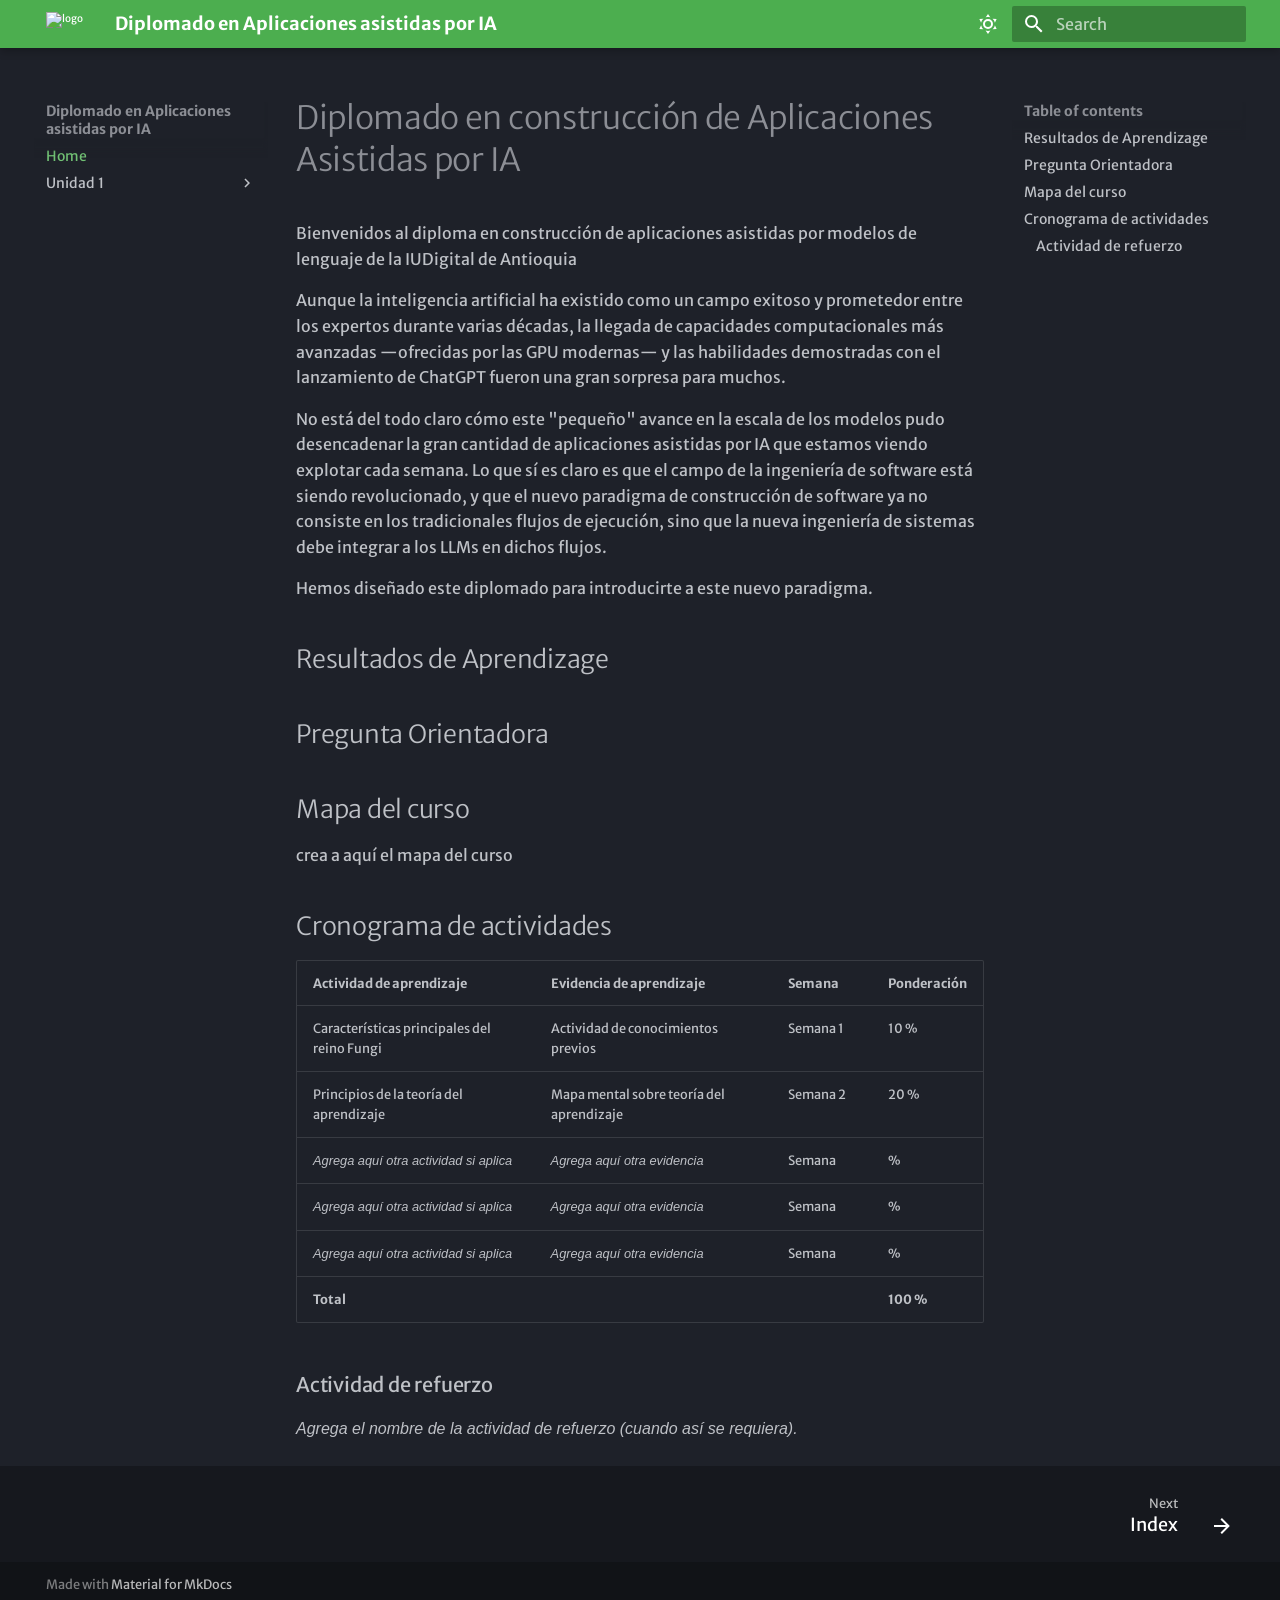
==== commit 8897cf7c: "deployment instructions" ====
--- a/site/index.html
+++ b/site/index.html
@@ -16,9 +16,11 @@
       
       
       
+        <link rel="next" href="Unidad%201/">
+      
       
       <link rel="icon" href="assets/favicon.ico">
-      <meta name="generator" content="mkdocs-1.6.1, mkdocs-material-9.6.8">
+      <meta name="generator" content="mkdocs-1.6.1, mkdocs-material-9.5.39">
     
     
       
@@ -26,7 +28,7 @@
       
     
     
-      <link rel="stylesheet" href="assets/stylesheets/main.8608ea7d.min.css">
+      <link rel="stylesheet" href="assets/stylesheets/main.8c3ca2c6.min.css">
       
         
         <link rel="stylesheet" href="assets/stylesheets/palette.06af60db.min.css">
@@ -47,6 +49,8 @@
         <style>:root{--md-text-font:"Merriweather Sans";--md-code-font:"Red Hat Mono"}</style>
       
     
+    
+      <link rel="stylesheet" href="css/custom.css">
     
     <script>__md_scope=new URL(".",location),__md_hash=e=>[...e].reduce(((e,_)=>(e<<5)-e+_.charCodeAt(0)),0),__md_get=(e,_=localStorage,t=__md_scope)=>JSON.parse(_.getItem(t.pathname+"."+e)),__md_set=(e,_,t=localStorage,a=__md_scope)=>{try{t.setItem(a.pathname+"."+e,JSON.stringify(_))}catch(e){}}</script>
     
@@ -74,7 +78,7 @@
     <div data-md-component="skip">
       
         
-        <a href="#welcome-to-mkdocs" class="md-skip">
+        <a href="#diplomado-en-construccion-de-aplicaciones-asistidas-por-ia" class="md-skip">
           Skip to content
         </a>
       
@@ -109,7 +113,7 @@
         <div class="md-header__topic" data-md-component="header-topic">
           <span class="md-ellipsis">
             
-              Welcome to MkDocs
+              Home
             
           </span>
         </div>
@@ -240,8 +244,7 @@
           
   
   <span class="md-ellipsis">
-    Welcome to MkDocs
-    
+    Home
   </span>
   
 
@@ -252,8 +255,7 @@
         
   
   <span class="md-ellipsis">
-    Welcome to MkDocs
-    
+    Home
   </span>
   
 
@@ -275,26 +277,122 @@
     <ul class="md-nav__list" data-md-component="toc" data-md-scrollfix>
       
         <li class="md-nav__item">
-  <a href="#commands" class="md-nav__link">
-    <span class="md-ellipsis">
-      Commands
+  <a href="#resultados-de-aprendizage" class="md-nav__link">
+    <span class="md-ellipsis">
+      Resultados de Aprendizage
     </span>
   </a>
   
 </li>
       
         <li class="md-nav__item">
-  <a href="#project-layout" class="md-nav__link">
-    <span class="md-ellipsis">
-      Project layout
-    </span>
-  </a>
+  <a href="#pregunta-orientadora" class="md-nav__link">
+    <span class="md-ellipsis">
+      Pregunta Orientadora
+    </span>
+  </a>
+  
+</li>
+      
+        <li class="md-nav__item">
+  <a href="#mapa-del-curso" class="md-nav__link">
+    <span class="md-ellipsis">
+      Mapa del curso
+    </span>
+  </a>
+  
+</li>
+      
+        <li class="md-nav__item">
+  <a href="#cronograma-de-actividades" class="md-nav__link">
+    <span class="md-ellipsis">
+      Cronograma de actividades
+    </span>
+  </a>
+  
+    <nav class="md-nav" aria-label="Cronograma de actividades">
+      <ul class="md-nav__list">
+        
+          <li class="md-nav__item">
+  <a href="#actividad-de-refuerzo" class="md-nav__link">
+    <span class="md-ellipsis">
+      Actividad de refuerzo
+    </span>
+  </a>
+  
+</li>
+        
+      </ul>
+    </nav>
   
 </li>
       
     </ul>
   
 </nav>
+      
+    </li>
+  
+
+    
+      
+      
+  
+  
+  
+  
+    
+    
+    
+    
+    <li class="md-nav__item md-nav__item--nested">
+      
+        
+        
+        <input class="md-nav__toggle md-toggle " type="checkbox" id="__nav_2" >
+        
+          
+          <label class="md-nav__link" for="__nav_2" id="__nav_2_label" tabindex="0">
+            
+  
+  <span class="md-ellipsis">
+    Unidad 1
+  </span>
+  
+
+            <span class="md-nav__icon md-icon"></span>
+          </label>
+        
+        <nav class="md-nav" data-md-level="1" aria-labelledby="__nav_2_label" aria-expanded="false">
+          <label class="md-nav__title" for="__nav_2">
+            <span class="md-nav__icon md-icon"></span>
+            Unidad 1
+          </label>
+          <ul class="md-nav__list" data-md-scrollfix>
+            
+              
+                
+  
+  
+  
+  
+    <li class="md-nav__item">
+      <a href="Unidad%201/" class="md-nav__link">
+        
+  
+  <span class="md-ellipsis">
+    Index
+  </span>
+  
+
+      </a>
+    </li>
+  
+
+              
+            
+          </ul>
+        </nav>
       
     </li>
   
@@ -327,20 +425,53 @@
     <ul class="md-nav__list" data-md-component="toc" data-md-scrollfix>
       
         <li class="md-nav__item">
-  <a href="#commands" class="md-nav__link">
-    <span class="md-ellipsis">
-      Commands
+  <a href="#resultados-de-aprendizage" class="md-nav__link">
+    <span class="md-ellipsis">
+      Resultados de Aprendizage
     </span>
   </a>
   
 </li>
       
         <li class="md-nav__item">
-  <a href="#project-layout" class="md-nav__link">
-    <span class="md-ellipsis">
-      Project layout
-    </span>
-  </a>
+  <a href="#pregunta-orientadora" class="md-nav__link">
+    <span class="md-ellipsis">
+      Pregunta Orientadora
+    </span>
+  </a>
+  
+</li>
+      
+        <li class="md-nav__item">
+  <a href="#mapa-del-curso" class="md-nav__link">
+    <span class="md-ellipsis">
+      Mapa del curso
+    </span>
+  </a>
+  
+</li>
+      
+        <li class="md-nav__item">
+  <a href="#cronograma-de-actividades" class="md-nav__link">
+    <span class="md-ellipsis">
+      Cronograma de actividades
+    </span>
+  </a>
+  
+    <nav class="md-nav" aria-label="Cronograma de actividades">
+      <ul class="md-nav__list">
+        
+          <li class="md-nav__item">
+  <a href="#actividad-de-refuerzo" class="md-nav__link">
+    <span class="md-ellipsis">
+      Actividad de refuerzo
+    </span>
+  </a>
+  
+</li>
+        
+      </ul>
+    </nav>
   
 </li>
       
@@ -359,22 +490,216 @@
                   
 
 
-
-<h1 id="welcome-to-mkdocs">Welcome to MkDocs</h1>
-<p>For full documentation visit <a href="https://www.mkdocs.org">mkdocs.org</a>.</p>
-<h2 id="commands">Commands</h2>
-<ul>
-<li><code>mkdocs new [dir-name]</code> - Create a new project.</li>
-<li><code>mkdocs serve</code> - Start the live-reloading docs server.</li>
-<li><code>mkdocs build</code> - Build the documentation site.</li>
-<li><code>mkdocs -h</code> - Print help message and exit.</li>
-</ul>
-<h2 id="project-layout">Project layout</h2>
-<div class="language-text highlight"><pre><span></span><code>mkdocs.yml    # The configuration file.
-docs/
-    index.md  # The documentation homepage.
-    ...       # Other markdown pages, images and other files.
-</code></pre></div>
+<!-- Presentación general del curso
+
+-------------------------------------
+Preliminares
+Presentación general del curso 
+-------------------------------------
+
+Nombre del curso: Diplomado en construcción de Aplicaciones Asistidas por IA
+
+
+
+-->
+<h1 id="diplomado-en-construccion-de-aplicaciones-asistidas-por-ia">Diplomado en construcción de Aplicaciones Asistidas por IA</h1>
+<!--
+*********           PRELIMINARES  *****************************
+
+
+Describe de manera precisa y comprensible el propósito general del curso o asignatura, así como sus particularidades, enfatizando su relevancia práctica para el estudiante.
+
+
+
+Describe la relevancia del contenido del curso para la formación, esto es: los saberes a explorar, las habilidades a desarrollar, qué metodología se empleará, cuál es el proceso de evaluación y cómo están estructuradas las unidades del curso. 
+
+Para redactar la presentación, ten en cuenta las siguientes recomendaciones:
+
+Establece el objetivo general y los específicos, o los resultados de aprendizaje (según sea el caso).
+Inicia con un contexto histórico o geográfico sobre el tema central del curso.
+Describe brevemente el tema central, es decir, lo que el estudiante aprenderá.
+Añade aspectos que resulten significativos para el estudiante, por qué es necesario conocer este tema, cómo se aplicará en su quehacer profesional o académico, para qué le servirá en el presente y a futuro. Señala también la importancia del curso en el marco del programa.
+Relaciona un ejemplo, algunas cifras notables o la aplicación principal de los conceptos para demostrar su relevancia.
+Menciona qué habilidades se pueden desarrollar.
+Indica las unidades de las que consta el curso y los temas a abordar en cada una.
+Finaliza con un párrafo de cierre en el cual motives al estudiante a realizar el curso.
+
+
+** Esta presentación no debe superar las 300 palabras.  
+
+
+
+-->
+
+<p>Bienvenidos al diploma en construcción de aplicaciones asistidas por modelos de lenguaje de la IUDigital de Antioquia</p>
+<p>Aunque la inteligencia artificial ha existido como un campo exitoso y prometedor entre los expertos durante varias décadas, la llegada de capacidades computacionales más avanzadas —ofrecidas por las GPU modernas— y las habilidades demostradas con el lanzamiento de ChatGPT fueron una gran sorpresa para muchos.</p>
+<p>No está del todo claro cómo este "pequeño" avance en la escala de los modelos pudo desencadenar la gran cantidad de aplicaciones asistidas por IA que estamos viendo explotar cada semana. Lo que sí es claro es que el campo de la ingeniería de software está siendo revolucionado, y que el nuevo paradigma de construcción de software ya no consiste en los tradicionales flujos de ejecución, sino que la nueva ingeniería de sistemas debe integrar a los LLMs en dichos flujos.</p>
+<p>Hemos diseñado este diplomado para introducirte a este nuevo paradigma. </p>
+<!--  Terminar....->
+
+
+<!--
+
+*******************************Resultados de aprendizaje******************
+Establecen las dinámicas de enseñanza-aprendizaje dentro del curso y encaminan el proceso hacia lo que queremos que los estudiantes sepan, comprendan y sean capaces de hacer al finalizar el curso.
+
+
+Esta información se extrae de la carta descriptiva, por esa razón es importante consultarla antes de redactar esta parte. Ten presente que la versión en Word contiene el objetivo general y los específicos; mientras que la versión en Excel contiene los resultados de aprendizaje.
+
+-->
+
+<h2 id="resultados-de-aprendizage">Resultados de Aprendizage</h2>
+<!--
+Pregunta orientadora
+Es un interrogante que sirve como punto de partida para la exploración del tema central del curso, y está diseñado para dirigir la atención del estudiante, reconociendo de qué manera se apropia de ese saber. A través de esta pregunta, el conocimiento se logra concretar en una respuesta que recoge la esencia del curso, guiando al estudiante hacia el descubrimiento de conceptos importantes o la resolución de problemas dentro de un contexto determinado.
+
+
+
+Formula la pregunta hablando al estudiante, de manera directa, concisa y sin ambigüedades. 
+Evita utilizar términos confusos o complejos que dificulten su comprensión.
+Recuerda que el estudiante dará respuesta a la pregunta orientadora al terminar el curso, por ello, es importante contextualizarla con un dato de interés o mediante un caso específico. 
+La respuesta a esta pregunta se afianza o ejercita durante todo el proceso por medio de las evidencias de aprendizaje. Se espera que, al finalizar el curso, la respuesta tenga amplia relación con la actividad final.
+
+**Procura no emplear más de 200 palabras. 
+-->
+
+<h2 id="pregunta-orientadora">Pregunta Orientadora</h2>
+<!--
+
+Mapa del curso
+Es una herramienta visual que proporciona una visión general de la estructura y el contenido del curso.Se presenta en forma de diagrama y muestra los temas del curso divididos en unidades temáticas.
+
+
+Es importante relacionar el nombre del curso, de sus respectivas unidades y de los saberes o temáticas correspondientes a cada una de ellas. Esta información se obtiene del formato de planeación o de la carta descriptiva. 
+
+Ejemplos:
+
+
+** Tanto el mapa del curso como cualquier gráfico de autoría propia y/o adaptado de otros autores deben entregarse en formato editable. 
+
+-->
+<h2 id="mapa-del-curso">Mapa del curso</h2>
+<p>crea a aquí el mapa del curso</p>
+<!-- Cronograma de actividades 
+Organiza las actividades y evidencias de aprendizaje que deben llevarse a cabo dentro del curso. Este cronograma incluye información sobre la secuencia de las actividades en cada unidad, la ubicación temporal (en qué semana se presentan) y los porcentajes correspondientes a las evidencias de aprendizaje.
+
+
+
+Diligencia el cuadro siguiendo las indicaciones que encontrarás en cada celda. 
+Recuerda la taxonomía y las definiciones establecidas en la carta descriptiva.
+Menciona las actividades y evidencias de aprendizaje que deberá realizar el estudiante durante el estudio del curso (bien sea de 2 o 3 unidades, según el caso).
+
+
+
+
+-->
+
+<!-- 
+
+Cronograma de actividades 
+Organiza las actividades y evidencias de aprendizaje que deben llevarse a cabo dentro del curso. Este cronograma incluye información sobre la secuencia de las actividades en cada unidad, la ubicación temporal (en qué semana se presentan) y los porcentajes correspondientes a las evidencias de aprendizaje.
+
+
+
+Diligencia el cuadro siguiendo las indicaciones que encontrarás en cada celda. 
+Recuerda la taxonomía y las definiciones establecidas en la carta descriptiva.
+Menciona las actividades y evidencias de aprendizaje que deberá realizar el estudiante durante el estudio del curso (bien sea de 2 o 3 unidades, según el caso).
+
+-->
+<h2 id="cronograma-de-actividades">Cronograma de actividades</h2>
+<table>
+<thead>
+<tr>
+<th>Actividad de aprendizaje</th>
+<th>Evidencia de aprendizaje</th>
+<th>Semana</th>
+<th>Ponderación</th>
+</tr>
+</thead>
+<tbody>
+<tr>
+<td>Características principales del reino Fungi</td>
+<td>Actividad de conocimientos previos</td>
+<td>Semana 1</td>
+<td>10 %</td>
+</tr>
+<tr>
+<td>Principios de la teoría del aprendizaje</td>
+<td>Mapa mental sobre teoría del aprendizaje</td>
+<td>Semana 2</td>
+<td>20 %</td>
+</tr>
+<tr>
+<td><em>Agrega aquí otra actividad si aplica</em></td>
+<td><em>Agrega aquí otra evidencia</em></td>
+<td>Semana</td>
+<td>%</td>
+</tr>
+<tr>
+<td><em>Agrega aquí otra actividad si aplica</em></td>
+<td><em>Agrega aquí otra evidencia</em></td>
+<td>Semana</td>
+<td>%</td>
+</tr>
+<tr>
+<td><em>Agrega aquí otra actividad si aplica</em></td>
+<td><em>Agrega aquí otra evidencia</em></td>
+<td>Semana</td>
+<td>%</td>
+</tr>
+<tr>
+<td><strong>Total</strong></td>
+<td></td>
+<td></td>
+<td><strong>100 %</strong></td>
+</tr>
+</tbody>
+</table>
+<h3 id="actividad-de-refuerzo">Actividad de refuerzo</h3>
+<p><em>Agrega el nombre de la actividad de refuerzo (cuando así se requiera).</em></p>
+<!--
+Actividad de conocimientos previos
+Permite reconocer e identificar, mediante un foro o un cuestionario, cuánto conocen los estudiantes sobre los temas del curso.
+
+
+Esta actividad suele ser un foro o un cuestionario. Como experto temático, puedes definir cuál escoges. Por ejemplo:
+Cuestionario de preguntas con 4 opciones de respuesta (a, b, c, d)
+Debes proponer 15 preguntas básicas sobre los contenidos que se van a abordar, sin ningún porcentaje.
+Ofrece una realimentación a cada opción de respuesta.
+Las preguntas y respuestas del cuestionario deben presentarse en el formato Plantilla_Prueba Conocimientos previos_V1.docx.
+Foro
+A partir de una pregunta problematizadora o el análisis de un documento, se presentan planteamientos e instrucciones que conlleven a construcciones colectivas, bien sea, entre los mismos estudiantes o con el docente.
+La pregunta problematizadora debe ser diferente a lo planteado en la pregunta orientadora, pues debe percibir los conocimientos previos que tienen los estudiantes en relación con los contenidos que estudiarán.
+** Ten presente que la actividad de conocimientos previos no tiene ponderación.
+Nombre del foro / o nombre del cuestionario
+Escribe aquí el nombre de la actividad de conocimientos previos
+Objetivo del foro/ cuestionario
+(No modificar)
+Determinar los saberes previos sobre las temáticas que se abordarán durante la asignatura.
+Pregunta problematizadora del foro
+
+(en caso de escoger un cuestionario, entrega las preguntas en la plantilla indicada a manera de anexo)
+Escribe aquí la pregunta problematizadora que utilizarás para el foro.
+
+
+Anexo_No_X_Prueba_de_conocimientos_previos (si es el caso)
+
+
+
+Guion de video de presentación del curso
+Tiene como objetivo principal despertar la motivación del estudiante, ofreciéndole una visión clara del propósito y la intención del curso.
+Incluye elementos interesantes sobre la temática del curso, como una breve descripción del tema principal, su relevancia para el quehacer profesional, su aplicación en la actualidad y, especialmente, los beneficios para el estudiante. 
+Agrega elementos visuales que ayuden a captar la atención del estudiante y generar un impacto emocional positivo.
+Recuerda que este video debe motivar al estudiante a realizar el curso y explorar sus temáticas, de manera que participe activamente de su proceso de aprendizaje.
+Para la elaboración del guion, se cuenta con una plantilla con instrucciones detalladas sobre cómo se elabora. Diligencia la plantilla y adjúntala a manera de anexo. 
+
+
+Anexo_N°_X_Guión_de_Video_Presentación_Curso
+
+
+
+
+-->
 
 
 
@@ -399,6 +724,28 @@
       
         <footer class="md-footer">
   
+    
+      
+      <nav class="md-footer__inner md-grid" aria-label="Footer" >
+        
+        
+          
+          <a href="Unidad%201/" class="md-footer__link md-footer__link--next" aria-label="Next: Index">
+            <div class="md-footer__title">
+              <span class="md-footer__direction">
+                Next
+              </span>
+              <div class="md-ellipsis">
+                Index
+              </div>
+            </div>
+            <div class="md-footer__button md-icon">
+              
+              <svg xmlns="http://www.w3.org/2000/svg" viewBox="0 0 24 24"><path d="M4 11v2h12l-5.5 5.5 1.42 1.42L19.84 12l-7.92-7.92L10.5 5.5 16 11z"/></svg>
+            </div>
+          </a>
+        
+      </nav>
     
   
   <div class="md-footer-meta md-typeset">
@@ -423,10 +770,10 @@
     </div>
     
     
-    <script id="__config" type="application/json">{"base": ".", "features": ["navigation.footer"], "search": "assets/javascripts/workers/search.f8cc74c7.min.js", "translations": {"clipboard.copied": "Copied to clipboard", "clipboard.copy": "Copy to clipboard", "search.result.more.one": "1 more on this page", "search.result.more.other": "# more on this page", "search.result.none": "No matching documents", "search.result.one": "1 matching document", "search.result.other": "# matching documents", "search.result.placeholder": "Type to start searching", "search.result.term.missing": "Missing", "select.version": "Select version"}}</script>
-    
-    
-      <script src="assets/javascripts/bundle.c8b220af.min.js"></script>
+    <script id="__config" type="application/json">{"base": ".", "features": ["navigation.footer"], "search": "assets/javascripts/workers/search.6ce7567c.min.js", "translations": {"clipboard.copied": "Copied to clipboard", "clipboard.copy": "Copy to clipboard", "search.result.more.one": "1 more on this page", "search.result.more.other": "# more on this page", "search.result.none": "No matching documents", "search.result.one": "1 matching document", "search.result.other": "# matching documents", "search.result.placeholder": "Type to start searching", "search.result.term.missing": "Missing", "select.version": "Select version"}}</script>
+    
+    
+      <script src="assets/javascripts/bundle.525ec568.min.js"></script>
       
     
   </body>
--- a/site/assets/stylesheets/main.8c3ca2c6.min.css
+++ b/site/assets/stylesheets/main.8c3ca2c6.min.css
@@ -0,0 +1 @@
+@charset "UTF-8";html{-webkit-text-size-adjust:none;-moz-text-size-adjust:none;text-size-adjust:none;box-sizing:border-box}*,:after,:before{box-sizing:inherit}@media (prefers-reduced-motion){*,:after,:before{transition:none!important}}body{margin:0}a,button,input,label{-webkit-tap-highlight-color:transparent}a{color:inherit;text-decoration:none}hr{border:0;box-sizing:initial;display:block;height:.05rem;overflow:visible;padding:0}small{font-size:80%}sub,sup{line-height:1em}img{border-style:none}table{border-collapse:initial;border-spacing:0}td,th{font-weight:400;vertical-align:top}button{background:#0000;border:0;font-family:inherit;font-size:inherit;margin:0;padding:0}input{border:0;outline:none}:root{--md-primary-fg-color:#4051b5;--md-primary-fg-color--light:#5d6cc0;--md-primary-fg-color--dark:#303fa1;--md-primary-bg-color:#fff;--md-primary-bg-color--light:#ffffffb3;--md-accent-fg-color:#526cfe;--md-accent-fg-color--transparent:#526cfe1a;--md-accent-bg-color:#fff;--md-accent-bg-color--light:#ffffffb3}[data-md-color-scheme=default]{color-scheme:light}[data-md-color-scheme=default] img[src$="#gh-dark-mode-only"],[data-md-color-scheme=default] img[src$="#only-dark"]{display:none}:root,[data-md-color-scheme=default]{--md-hue:225deg;--md-default-fg-color:#000000de;--md-default-fg-color--light:#0000008a;--md-default-fg-color--lighter:#00000052;--md-default-fg-color--lightest:#00000012;--md-default-bg-color:#fff;--md-default-bg-color--light:#ffffffb3;--md-default-bg-color--lighter:#ffffff4d;--md-default-bg-color--lightest:#ffffff1f;--md-code-fg-color:#36464e;--md-code-bg-color:#f5f5f5;--md-code-hl-color:#4287ff;--md-code-hl-color--light:#4287ff1a;--md-code-hl-number-color:#d52a2a;--md-code-hl-special-color:#db1457;--md-code-hl-function-color:#a846b9;--md-code-hl-constant-color:#6e59d9;--md-code-hl-keyword-color:#3f6ec6;--md-code-hl-string-color:#1c7d4d;--md-code-hl-name-color:var(--md-code-fg-color);--md-code-hl-operator-color:var(--md-default-fg-color--light);--md-code-hl-punctuation-color:var(--md-default-fg-color--light);--md-code-hl-comment-color:var(--md-default-fg-color--light);--md-code-hl-generic-color:var(--md-default-fg-color--light);--md-code-hl-variable-color:var(--md-default-fg-color--light);--md-typeset-color:var(--md-default-fg-color);--md-typeset-a-color:var(--md-primary-fg-color);--md-typeset-del-color:#f5503d26;--md-typeset-ins-color:#0bd57026;--md-typeset-kbd-color:#fafafa;--md-typeset-kbd-accent-color:#fff;--md-typeset-kbd-border-color:#b8b8b8;--md-typeset-mark-color:#ffff0080;--md-typeset-table-color:#0000001f;--md-typeset-table-color--light:rgba(0,0,0,.035);--md-admonition-fg-color:var(--md-default-fg-color);--md-admonition-bg-color:var(--md-default-bg-color);--md-warning-fg-color:#000000de;--md-warning-bg-color:#ff9;--md-footer-fg-color:#fff;--md-footer-fg-color--light:#ffffffb3;--md-footer-fg-color--lighter:#ffffff73;--md-footer-bg-color:#000000de;--md-footer-bg-color--dark:#00000052;--md-shadow-z1:0 0.2rem 0.5rem #0000000d,0 0 0.05rem #0000001a;--md-shadow-z2:0 0.2rem 0.5rem #0000001a,0 0 0.05rem #00000040;--md-shadow-z3:0 0.2rem 0.5rem #0003,0 0 0.05rem #00000059}.md-icon svg{fill:currentcolor;display:block;height:1.2rem;width:1.2rem}body{-webkit-font-smoothing:antialiased;-moz-osx-font-smoothing:grayscale;--md-text-font-family:var(--md-text-font,_),-apple-system,BlinkMacSystemFont,Helvetica,Arial,sans-serif;--md-code-font-family:var(--md-code-font,_),SFMono-Regular,Consolas,Menlo,monospace}aside,body,input{font-feature-settings:"kern","liga";color:var(--md-typeset-color);font-family:var(--md-text-font-family)}code,kbd,pre{font-feature-settings:"kern";font-family:var(--md-code-font-family)}:root{--md-typeset-table-sort-icon:url('data:image/svg+xml;charset=utf-8,<svg xmlns="http://www.w3.org/2000/svg" viewBox="0 0 24 24"><path d="m18 21-4-4h3V7h-3l4-4 4 4h-3v10h3M2 19v-2h10v2M2 13v-2h7v2M2 7V5h4v2z"/></svg>');--md-typeset-table-sort-icon--asc:url('data:image/svg+xml;charset=utf-8,<svg xmlns="http://www.w3.org/2000/svg" viewBox="0 0 24 24"><path d="M19 17h3l-4 4-4-4h3V3h2M2 17h10v2H2M6 5v2H2V5m0 6h7v2H2z"/></svg>');--md-typeset-table-sort-icon--desc:url('data:image/svg+xml;charset=utf-8,<svg xmlns="http://www.w3.org/2000/svg" viewBox="0 0 24 24"><path d="M19 7h3l-4-4-4 4h3v14h2M2 17h10v2H2M6 5v2H2V5m0 6h7v2H2z"/></svg>')}.md-typeset{-webkit-print-color-adjust:exact;color-adjust:exact;font-size:.8rem;line-height:1.6}@media print{.md-typeset{font-size:.68rem}}.md-typeset blockquote,.md-typeset dl,.md-typeset figure,.md-typeset ol,.md-typeset pre,.md-typeset ul{margin-bottom:1em;margin-top:1em}.md-typeset h1{color:var(--md-default-fg-color--light);font-size:2em;line-height:1.3;margin:0 0 1.25em}.md-typeset h1,.md-typeset h2{font-weight:300;letter-spacing:-.01em}.md-typeset h2{font-size:1.5625em;line-height:1.4;margin:1.6em 0 .64em}.md-typeset h3{font-size:1.25em;font-weight:400;letter-spacing:-.01em;line-height:1.5;margin:1.6em 0 .8em}.md-typeset h2+h3{margin-top:.8em}.md-typeset h4{font-weight:700;letter-spacing:-.01em;margin:1em 0}.md-typeset h5,.md-typeset h6{color:var(--md-default-fg-color--light);font-size:.8em;font-weight:700;letter-spacing:-.01em;margin:1.25em 0}.md-typeset h5{text-transform:uppercase}.md-typeset hr{border-bottom:.05rem solid var(--md-default-fg-color--lightest);display:flow-root;margin:1.5em 0}.md-typeset a{color:var(--md-typeset-a-color);word-break:break-word}.md-typeset a,.md-typeset a:before{transition:color 125ms}.md-typeset a:focus,.md-typeset a:hover{color:var(--md-accent-fg-color)}.md-typeset a:focus code,.md-typeset a:hover code{background-color:var(--md-accent-fg-color--transparent)}.md-typeset a code{color:currentcolor;transition:background-color 125ms}.md-typeset a.focus-visible{outline-color:var(--md-accent-fg-color);outline-offset:.2rem}.md-typeset code,.md-typeset kbd,.md-typeset pre{color:var(--md-code-fg-color);direction:ltr;font-variant-ligatures:none}@media print{.md-typeset code,.md-typeset kbd,.md-typeset pre{white-space:pre-wrap}}.md-typeset code{background-color:var(--md-code-bg-color);border-radius:.1rem;-webkit-box-decoration-break:clone;box-decoration-break:clone;font-size:.85em;padding:0 .2941176471em;word-break:break-word}.md-typeset code:not(.focus-visible){-webkit-tap-highlight-color:transparent;outline:none}.md-typeset pre{display:flow-root;line-height:1.4;position:relative}.md-typeset pre>code{-webkit-box-decoration-break:slice;box-decoration-break:slice;box-shadow:none;display:block;margin:0;outline-color:var(--md-accent-fg-color);overflow:auto;padding:.7720588235em 1.1764705882em;scrollbar-color:var(--md-default-fg-color--lighter) #0000;scrollbar-width:thin;touch-action:auto;word-break:normal}.md-typeset pre>code:hover{scrollbar-color:var(--md-accent-fg-color) #0000}.md-typeset pre>code::-webkit-scrollbar{height:.2rem;width:.2rem}.md-typeset pre>code::-webkit-scrollbar-thumb{background-color:var(--md-default-fg-color--lighter)}.md-typeset pre>code::-webkit-scrollbar-thumb:hover{background-color:var(--md-accent-fg-color)}.md-typeset kbd{background-color:var(--md-typeset-kbd-color);border-radius:.1rem;box-shadow:0 .1rem 0 .05rem var(--md-typeset-kbd-border-color),0 .1rem 0 var(--md-typeset-kbd-border-color),0 -.1rem .2rem var(--md-typeset-kbd-accent-color) inset;color:var(--md-default-fg-color);display:inline-block;font-size:.75em;padding:0 .6666666667em;vertical-align:text-top;word-break:break-word}.md-typeset mark{background-color:var(--md-typeset-mark-color);-webkit-box-decoration-break:clone;box-decoration-break:clone;color:inherit;word-break:break-word}.md-typeset abbr{border-bottom:.05rem dotted var(--md-default-fg-color--light);cursor:help;text-decoration:none}.md-typeset small{opacity:.75}[dir=ltr] .md-typeset sub,[dir=ltr] .md-typeset sup{margin-left:.078125em}[dir=rtl] .md-typeset sub,[dir=rtl] .md-typeset sup{margin-right:.078125em}[dir=ltr] .md-typeset blockquote{padding-left:.6rem}[dir=rtl] .md-typeset blockquote{padding-right:.6rem}[dir=ltr] .md-typeset blockquote{border-left:.2rem solid var(--md-default-fg-color--lighter)}[dir=rtl] .md-typeset blockquote{border-right:.2rem solid var(--md-default-fg-color--lighter)}.md-typeset blockquote{color:var(--md-default-fg-color--light);margin-left:0;margin-right:0}.md-typeset ul{list-style-type:disc}.md-typeset ul[type]{list-style-type:revert-layer}[dir=ltr] .md-typeset ol,[dir=ltr] .md-typeset ul{margin-left:.625em}[dir=rtl] .md-typeset ol,[dir=rtl] .md-typeset ul{margin-right:.625em}.md-typeset ol,.md-typeset ul{padding:0}.md-typeset ol:not([hidden]),.md-typeset ul:not([hidden]){display:flow-root}.md-typeset ol ol,.md-typeset ul ol{list-style-type:lower-alpha}.md-typeset ol ol ol,.md-typeset ul ol ol{list-style-type:lower-roman}.md-typeset ol ol ol ol,.md-typeset ul ol ol ol{list-style-type:upper-alpha}.md-typeset ol ol ol ol ol,.md-typeset ul ol ol ol ol{list-style-type:upper-roman}.md-typeset ol[type],.md-typeset ul[type]{list-style-type:revert-layer}[dir=ltr] .md-typeset ol li,[dir=ltr] .md-typeset ul li{margin-left:1.25em}[dir=rtl] .md-typeset ol li,[dir=rtl] .md-typeset ul li{margin-right:1.25em}.md-typeset ol li,.md-typeset ul li{margin-bottom:.5em}.md-typeset ol li blockquote,.md-typeset ol li p,.md-typeset ul li blockquote,.md-typeset ul li p{margin:.5em 0}.md-typeset ol li:last-child,.md-typeset ul li:last-child{margin-bottom:0}[dir=ltr] .md-typeset ol li ol,[dir=ltr] .md-typeset ol li ul,[dir=ltr] .md-typeset ul li ol,[dir=ltr] .md-typeset ul li ul{margin-left:.625em}[dir=rtl] .md-typeset ol li ol,[dir=rtl] .md-typeset ol li ul,[dir=rtl] .md-typeset ul li ol,[dir=rtl] .md-typeset ul li ul{margin-right:.625em}.md-typeset ol li ol,.md-typeset ol li ul,.md-typeset ul li ol,.md-typeset ul li ul{margin-bottom:.5em;margin-top:.5em}[dir=ltr] .md-typeset dd{margin-left:1.875em}[dir=rtl] .md-typeset dd{margin-right:1.875em}.md-typeset dd{margin-bottom:1.5em;margin-top:1em}.md-typeset img,.md-typeset svg,.md-typeset video{height:auto;max-width:100%}.md-typeset img[align=left]{margin:1em 1em 1em 0}.md-typeset img[align=right]{margin:1em 0 1em 1em}.md-typeset img[align]:only-child{margin-top:0}.md-typeset figure{display:flow-root;margin:1em auto;max-width:100%;text-align:center;width:-moz-fit-content;width:fit-content}.md-typeset figure img{display:block;margin:0 auto}.md-typeset figcaption{font-style:italic;margin:1em auto;max-width:24rem}.md-typeset iframe{max-width:100%}.md-typeset table:not([class]){background-color:var(--md-default-bg-color);border:.05rem solid var(--md-typeset-table-color);border-radius:.1rem;display:inline-block;font-size:.64rem;max-width:100%;overflow:auto;touch-action:auto}@media print{.md-typeset table:not([class]){display:table}}.md-typeset table:not([class])+*{margin-top:1.5em}.md-typeset table:not([class]) td>:first-child,.md-typeset table:not([class]) th>:first-child{margin-top:0}.md-typeset table:not([class]) td>:last-child,.md-typeset table:not([class]) th>:last-child{margin-bottom:0}.md-typeset table:not([class]) td:not([align]),.md-typeset table:not([class]) th:not([align]){text-align:left}[dir=rtl] .md-typeset table:not([class]) td:not([align]),[dir=rtl] .md-typeset table:not([class]) th:not([align]){text-align:right}.md-typeset table:not([class]) th{font-weight:700;min-width:5rem;padding:.9375em 1.25em;vertical-align:top}.md-typeset table:not([class]) td{border-top:.05rem solid var(--md-typeset-table-color);padding:.9375em 1.25em;vertical-align:top}.md-typeset table:not([class]) tbody tr{transition:background-color 125ms}.md-typeset table:not([class]) tbody tr:hover{background-color:var(--md-typeset-table-color--light);box-shadow:0 .05rem 0 var(--md-default-bg-color) inset}.md-typeset table:not([class]) a{word-break:normal}.md-typeset table th[role=columnheader]{cursor:pointer}[dir=ltr] .md-typeset table th[role=columnheader]:after{margin-left:.5em}[dir=rtl] .md-typeset table th[role=columnheader]:after{margin-right:.5em}.md-typeset table th[role=columnheader]:after{content:"";display:inline-block;height:1.2em;-webkit-mask-image:var(--md-typeset-table-sort-icon);mask-image:var(--md-typeset-table-sort-icon);-webkit-mask-repeat:no-repeat;mask-repeat:no-repeat;-webkit-mask-size:contain;mask-size:contain;transition:background-color 125ms;vertical-align:text-bottom;width:1.2em}.md-typeset table th[role=columnheader]:hover:after{background-color:var(--md-default-fg-color--lighter)}.md-typeset table th[role=columnheader][aria-sort=ascending]:after{background-color:var(--md-default-fg-color--light);-webkit-mask-image:var(--md-typeset-table-sort-icon--asc);mask-image:var(--md-typeset-table-sort-icon--asc)}.md-typeset table th[role=columnheader][aria-sort=descending]:after{background-color:var(--md-default-fg-color--light);-webkit-mask-image:var(--md-typeset-table-sort-icon--desc);mask-image:var(--md-typeset-table-sort-icon--desc)}.md-typeset__scrollwrap{margin:1em -.8rem;overflow-x:auto;touch-action:auto}.md-typeset__table{display:inline-block;margin-bottom:.5em;padding:0 .8rem}@media print{.md-typeset__table{display:block}}html .md-typeset__table table{display:table;margin:0;overflow:hidden;width:100%}@media screen and (max-width:44.984375em){.md-content__inner>pre{margin:1em -.8rem}.md-content__inner>pre code{border-radius:0}}.md-typeset .md-author{border-radius:100%;display:block;flex-shrink:0;height:1.6rem;overflow:hidden;position:relative;transition:color 125ms,transform 125ms;width:1.6rem}.md-typeset .md-author img{display:block}.md-typeset .md-author--more{background:var(--md-default-fg-color--lightest);color:var(--md-default-fg-color--lighter);font-size:.6rem;font-weight:700;line-height:1.6rem;text-align:center}.md-typeset .md-author--long{height:2.4rem;width:2.4rem}.md-typeset a.md-author{transform:scale(1)}.md-typeset a.md-author img{border-radius:100%;filter:grayscale(100%) opacity(75%);transition:filter 125ms}.md-typeset a.md-author:focus,.md-typeset a.md-author:hover{transform:scale(1.1);z-index:1}.md-typeset a.md-author:focus img,.md-typeset a.md-author:hover img{filter:grayscale(0)}.md-banner{background-color:var(--md-footer-bg-color);color:var(--md-footer-fg-color);overflow:auto}@media print{.md-banner{display:none}}.md-banner--warning{background-color:var(--md-warning-bg-color);color:var(--md-warning-fg-color)}.md-banner__inner{font-size:.7rem;margin:.6rem auto;padding:0 .8rem}[dir=ltr] .md-banner__button{float:right}[dir=rtl] .md-banner__button{float:left}.md-banner__button{color:inherit;cursor:pointer;transition:opacity .25s}.no-js .md-banner__button{display:none}.md-banner__button:hover{opacity:.7}html{font-size:125%;height:100%;overflow-x:hidden}@media screen and (min-width:100em){html{font-size:137.5%}}@media screen and (min-width:125em){html{font-size:150%}}body{background-color:var(--md-default-bg-color);display:flex;flex-direction:column;font-size:.5rem;min-height:100%;position:relative;width:100%}@media print{body{display:block}}@media screen and (max-width:59.984375em){body[data-md-scrolllock]{position:fixed}}.md-grid{margin-left:auto;margin-right:auto;max-width:61rem}.md-container{display:flex;flex-direction:column;flex-grow:1}@media print{.md-container{display:block}}.md-main{flex-grow:1}.md-main__inner{display:flex;height:100%;margin-top:1.5rem}.md-ellipsis{overflow:hidden;text-overflow:ellipsis}.md-toggle{display:none}.md-option{height:0;opacity:0;position:absolute;width:0}.md-option:checked+label:not([hidden]){display:block}.md-option.focus-visible+label{outline-color:var(--md-accent-fg-color);outline-style:auto}.md-skip{background-color:var(--md-default-fg-color);border-radius:.1rem;color:var(--md-default-bg-color);font-size:.64rem;margin:.5rem;opacity:0;outline-color:var(--md-accent-fg-color);padding:.3rem .5rem;position:fixed;transform:translateY(.4rem);z-index:-1}.md-skip:focus{opacity:1;transform:translateY(0);transition:transform .25s cubic-bezier(.4,0,.2,1),opacity 175ms 75ms;z-index:10}@page{margin:25mm}:root{--md-clipboard-icon:url('data:image/svg+xml;charset=utf-8,<svg xmlns="http://www.w3.org/2000/svg" viewBox="0 0 24 24"><path d="M19 21H8V7h11m0-2H8a2 2 0 0 0-2 2v14a2 2 0 0 0 2 2h11a2 2 0 0 0 2-2V7a2 2 0 0 0-2-2m-3-4H4a2 2 0 0 0-2 2v14h2V3h12z"/></svg>')}.md-clipboard{border-radius:.1rem;color:var(--md-default-fg-color--lightest);cursor:pointer;height:1.5em;outline-color:var(--md-accent-fg-color);outline-offset:.1rem;position:absolute;right:.5em;top:.5em;transition:color .25s;width:1.5em;z-index:1}@media print{.md-clipboard{display:none}}.md-clipboard:not(.focus-visible){-webkit-tap-highlight-color:transparent;outline:none}:hover>.md-clipboard{color:var(--md-default-fg-color--light)}.md-clipboard:focus,.md-clipboard:hover{color:var(--md-accent-fg-color)}.md-clipboard:after{background-color:currentcolor;content:"";display:block;height:1.125em;margin:0 auto;-webkit-mask-image:var(--md-clipboard-icon);mask-image:var(--md-clipboard-icon);-webkit-mask-position:center;mask-position:center;-webkit-mask-repeat:no-repeat;mask-repeat:no-repeat;-webkit-mask-size:contain;mask-size:contain;width:1.125em}.md-clipboard--inline{cursor:pointer}.md-clipboard--inline code{transition:color .25s,background-color .25s}.md-clipboard--inline:focus code,.md-clipboard--inline:hover code{background-color:var(--md-accent-fg-color--transparent);color:var(--md-accent-fg-color)}.md-typeset .md-code__content{display:grid}@keyframes consent{0%{opacity:0;transform:translateY(100%)}to{opacity:1;transform:translateY(0)}}@keyframes overlay{0%{opacity:0}to{opacity:1}}.md-consent__overlay{animation:overlay .25s both;-webkit-backdrop-filter:blur(.1rem);backdrop-filter:blur(.1rem);background-color:#0000008a;height:100%;opacity:1;position:fixed;top:0;width:100%;z-index:5}.md-consent__inner{animation:consent .5s cubic-bezier(.1,.7,.1,1) both;background-color:var(--md-default-bg-color);border:0;border-radius:.1rem;bottom:0;box-shadow:0 0 .2rem #0000001a,0 .2rem .4rem #0003;max-height:100%;overflow:auto;padding:0;position:fixed;width:100%;z-index:5}.md-consent__form{padding:.8rem}.md-consent__settings{display:none;margin:1em 0}input:checked+.md-consent__settings{display:block}.md-consent__controls{margin-bottom:.8rem}.md-typeset .md-consent__controls .md-button{display:inline}@media screen and (max-width:44.984375em){.md-typeset .md-consent__controls .md-button{display:block;margin-top:.4rem;text-align:center;width:100%}}.md-consent label{cursor:pointer}.md-content{flex-grow:1;min-width:0}.md-content__inner{margin:0 .8rem 1.2rem;padding-top:.6rem}@media screen and (min-width:76.25em){[dir=ltr] .md-sidebar--primary:not([hidden])~.md-content>.md-content__inner{margin-left:1.2rem}[dir=ltr] .md-sidebar--secondary:not([hidden])~.md-content>.md-content__inner,[dir=rtl] .md-sidebar--primary:not([hidden])~.md-content>.md-content__inner{margin-right:1.2rem}[dir=rtl] .md-sidebar--secondary:not([hidden])~.md-content>.md-content__inner{margin-left:1.2rem}}.md-content__inner:before{content:"";display:block;height:.4rem}.md-content__inner>:last-child{margin-bottom:0}[dir=ltr] .md-content__button{float:right}[dir=rtl] .md-content__button{float:left}[dir=ltr] .md-content__button{margin-left:.4rem}[dir=rtl] .md-content__button{margin-right:.4rem}.md-content__button{margin:.4rem 0;padding:0}@media print{.md-content__button{display:none}}.md-typeset .md-content__button{color:var(--md-default-fg-color--lighter)}.md-content__button svg{display:inline;vertical-align:top}[dir=rtl] .md-content__button svg{transform:scaleX(-1)}[dir=ltr] .md-dialog{right:.8rem}[dir=rtl] .md-dialog{left:.8rem}.md-dialog{background-color:var(--md-default-fg-color);border-radius:.1rem;bottom:.8rem;box-shadow:var(--md-shadow-z3);min-width:11.1rem;opacity:0;padding:.4rem .6rem;pointer-events:none;position:fixed;transform:translateY(100%);transition:transform 0ms .4s,opacity .4s;z-index:4}@media print{.md-dialog{display:none}}.md-dialog--active{opacity:1;pointer-events:auto;transform:translateY(0);transition:transform .4s cubic-bezier(.075,.85,.175,1),opacity .4s}.md-dialog__inner{color:var(--md-default-bg-color);font-size:.7rem}.md-feedback{margin:2em 0 1em;text-align:center}.md-feedback fieldset{border:none;margin:0;padding:0}.md-feedback__title{font-weight:700;margin:1em auto}.md-feedback__inner{position:relative}.md-feedback__list{display:flex;flex-wrap:wrap;place-content:baseline center;position:relative}.md-feedback__list:hover .md-icon:not(:disabled){color:var(--md-default-fg-color--lighter)}:disabled .md-feedback__list{min-height:1.8rem}.md-feedback__icon{color:var(--md-default-fg-color--light);cursor:pointer;flex-shrink:0;margin:0 .1rem;transition:color 125ms}.md-feedback__icon:not(:disabled).md-icon:hover{color:var(--md-accent-fg-color)}.md-feedback__icon:disabled{color:var(--md-default-fg-color--lightest);pointer-events:none}.md-feedback__note{opacity:0;position:relative;transform:translateY(.4rem);transition:transform .4s cubic-bezier(.1,.7,.1,1),opacity .15s}.md-feedback__note>*{margin:0 auto;max-width:16rem}:disabled .md-feedback__note{opacity:1;transform:translateY(0)}.md-footer{background-color:var(--md-footer-bg-color);color:var(--md-footer-fg-color)}@media print{.md-footer{display:none}}.md-footer__inner{justify-content:space-between;overflow:auto;padding:.2rem}.md-footer__inner:not([hidden]){display:flex}.md-footer__link{align-items:end;display:flex;flex-grow:0.01;margin-bottom:.4rem;margin-top:1rem;max-width:100%;outline-color:var(--md-accent-fg-color);overflow:hidden;transition:opacity .25s}.md-footer__link:focus,.md-footer__link:hover{opacity:.7}[dir=rtl] .md-footer__link svg{transform:scaleX(-1)}@media screen and (max-width:44.984375em){.md-footer__link--prev{flex-shrink:0}.md-footer__link--prev .md-footer__title{display:none}}[dir=ltr] .md-footer__link--next{margin-left:auto}[dir=rtl] .md-footer__link--next{margin-right:auto}.md-footer__link--next{text-align:right}[dir=rtl] .md-footer__link--next{text-align:left}.md-footer__title{flex-grow:1;font-size:.9rem;margin-bottom:.7rem;max-width:calc(100% - 2.4rem);padding:0 1rem;white-space:nowrap}.md-footer__button{margin:.2rem;padding:.4rem}.md-footer__direction{font-size:.64rem;opacity:.7}.md-footer-meta{background-color:var(--md-footer-bg-color--dark)}.md-footer-meta__inner{display:flex;flex-wrap:wrap;justify-content:space-between;padding:.2rem}html .md-footer-meta.md-typeset a{color:var(--md-footer-fg-color--light)}html .md-footer-meta.md-typeset a:focus,html .md-footer-meta.md-typeset a:hover{color:var(--md-footer-fg-color)}.md-copyright{color:var(--md-footer-fg-color--lighter);font-size:.64rem;margin:auto .6rem;padding:.4rem 0;width:100%}@media screen and (min-width:45em){.md-copyright{width:auto}}.md-copyright__highlight{color:var(--md-footer-fg-color--light)}.md-social{display:inline-flex;gap:.2rem;margin:0 .4rem;padding:.2rem 0 .6rem}@media screen and (min-width:45em){.md-social{padding:.6rem 0}}.md-social__link{display:inline-block;height:1.6rem;text-align:center;width:1.6rem}.md-social__link:before{line-height:1.9}.md-social__link svg{fill:currentcolor;max-height:.8rem;vertical-align:-25%}.md-typeset .md-button{border:.1rem solid;border-radius:.1rem;color:var(--md-primary-fg-color);cursor:pointer;display:inline-block;font-weight:700;padding:.625em 2em;transition:color 125ms,background-color 125ms,border-color 125ms}.md-typeset .md-button--primary{background-color:var(--md-primary-fg-color);border-color:var(--md-primary-fg-color);color:var(--md-primary-bg-color)}.md-typeset .md-button:focus,.md-typeset .md-button:hover{background-color:var(--md-accent-fg-color);border-color:var(--md-accent-fg-color);color:var(--md-accent-bg-color)}[dir=ltr] .md-typeset .md-input{border-top-left-radius:.1rem}[dir=ltr] .md-typeset .md-input,[dir=rtl] .md-typeset .md-input{border-top-right-radius:.1rem}[dir=rtl] .md-typeset .md-input{border-top-left-radius:.1rem}.md-typeset .md-input{border-bottom:.1rem solid var(--md-default-fg-color--lighter);box-shadow:var(--md-shadow-z1);font-size:.8rem;height:1.8rem;padding:0 .6rem;transition:border .25s,box-shadow .25s}.md-typeset .md-input:focus,.md-typeset .md-input:hover{border-bottom-color:var(--md-accent-fg-color);box-shadow:var(--md-shadow-z2)}.md-typeset .md-input--stretch{width:100%}.md-header{background-color:var(--md-primary-fg-color);box-shadow:0 0 .2rem #0000,0 .2rem .4rem #0000;color:var(--md-primary-bg-color);display:block;left:0;position:sticky;right:0;top:0;z-index:4}@media print{.md-header{display:none}}.md-header[hidden]{transform:translateY(-100%);transition:transform .25s cubic-bezier(.8,0,.6,1),box-shadow .25s}.md-header--shadow{box-shadow:0 0 .2rem #0000001a,0 .2rem .4rem #0003;transition:transform .25s cubic-bezier(.1,.7,.1,1),box-shadow .25s}.md-header__inner{align-items:center;display:flex;padding:0 .2rem}.md-header__button{color:currentcolor;cursor:pointer;margin:.2rem;outline-color:var(--md-accent-fg-color);padding:.4rem;position:relative;transition:opacity .25s;vertical-align:middle;z-index:1}.md-header__button:hover{opacity:.7}.md-header__button:not([hidden]){display:inline-block}.md-header__button:not(.focus-visible){-webkit-tap-highlight-color:transparent;outline:none}.md-header__button.md-logo{margin:.2rem;padding:.4rem}@media screen and (max-width:76.234375em){.md-header__button.md-logo{display:none}}.md-header__button.md-logo img,.md-header__button.md-logo svg{fill:currentcolor;display:block;height:1.2rem;width:auto}@media screen and (min-width:60em){.md-header__button[for=__search]{display:none}}.no-js .md-header__button[for=__search]{display:none}[dir=rtl] .md-header__button[for=__search] svg{transform:scaleX(-1)}@media screen and (min-width:76.25em){.md-header__button[for=__drawer]{display:none}}.md-header__topic{display:flex;max-width:100%;position:absolute;transition:transform .4s cubic-bezier(.1,.7,.1,1),opacity .15s;white-space:nowrap}.md-header__topic+.md-header__topic{opacity:0;pointer-events:none;transform:translateX(1.25rem);transition:transform .4s cubic-bezier(1,.7,.1,.1),opacity .15s;z-index:-1}[dir=rtl] .md-header__topic+.md-header__topic{transform:translateX(-1.25rem)}.md-header__topic:first-child{font-weight:700}[dir=ltr] .md-header__title{margin-left:1rem;margin-right:.4rem}[dir=rtl] .md-header__title{margin-left:.4rem;margin-right:1rem}.md-header__title{flex-grow:1;font-size:.9rem;height:2.4rem;line-height:2.4rem}.md-header__title--active .md-header__topic{opacity:0;pointer-events:none;transform:translateX(-1.25rem);transition:transform .4s cubic-bezier(1,.7,.1,.1),opacity .15s;z-index:-1}[dir=rtl] .md-header__title--active .md-header__topic{transform:translateX(1.25rem)}.md-header__title--active .md-header__topic+.md-header__topic{opacity:1;pointer-events:auto;transform:translateX(0);transition:transform .4s cubic-bezier(.1,.7,.1,1),opacity .15s;z-index:0}.md-header__title>.md-header__ellipsis{height:100%;position:relative;width:100%}.md-header__option{display:flex;flex-shrink:0;max-width:100%;transition:max-width 0ms .25s,opacity .25s .25s;white-space:nowrap}[data-md-toggle=search]:checked~.md-header .md-header__option{max-width:0;opacity:0;transition:max-width 0ms,opacity 0ms}.md-header__option>input{bottom:0}.md-header__source{display:none}@media screen and (min-width:60em){[dir=ltr] .md-header__source{margin-left:1rem}[dir=rtl] .md-header__source{margin-right:1rem}.md-header__source{display:block;max-width:11.7rem;width:11.7rem}}@media screen and (min-width:76.25em){[dir=ltr] .md-header__source{margin-left:1.4rem}[dir=rtl] .md-header__source{margin-right:1.4rem}}.md-meta{color:var(--md-default-fg-color--light);font-size:.7rem;line-height:1.3}.md-meta__list{display:inline-flex;flex-wrap:wrap;list-style:none;margin:0;padding:0}.md-meta__item:not(:last-child):after{content:"·";margin-left:.2rem;margin-right:.2rem}.md-meta__link{color:var(--md-typeset-a-color)}.md-meta__link:focus,.md-meta__link:hover{color:var(--md-accent-fg-color)}.md-draft{background-color:#ff1744;border-radius:.125em;color:#fff;display:inline-block;font-weight:700;padding-left:.5714285714em;padding-right:.5714285714em}:root{--md-nav-icon--prev:url('data:image/svg+xml;charset=utf-8,<svg xmlns="http://www.w3.org/2000/svg" viewBox="0 0 24 24"><path d="M20 11v2H8l5.5 5.5-1.42 1.42L4.16 12l7.92-7.92L13.5 5.5 8 11z"/></svg>');--md-nav-icon--next:url('data:image/svg+xml;charset=utf-8,<svg xmlns="http://www.w3.org/2000/svg" viewBox="0 0 24 24"><path d="M8.59 16.58 13.17 12 8.59 7.41 10 6l6 6-6 6z"/></svg>');--md-toc-icon:url('data:image/svg+xml;charset=utf-8,<svg xmlns="http://www.w3.org/2000/svg" viewBox="0 0 24 24"><path d="M3 9h14V7H3zm0 4h14v-2H3zm0 4h14v-2H3zm16 0h2v-2h-2zm0-10v2h2V7zm0 6h2v-2h-2z"/></svg>')}.md-nav{font-size:.7rem;line-height:1.3}.md-nav__title{color:var(--md-default-fg-color--light);display:block;font-weight:700;overflow:hidden;padding:0 .6rem;text-overflow:ellipsis}.md-nav__title .md-nav__button{display:none}.md-nav__title .md-nav__button img{height:100%;width:auto}.md-nav__title .md-nav__button.md-logo img,.md-nav__title .md-nav__button.md-logo svg{fill:currentcolor;display:block;height:2.4rem;max-width:100%;object-fit:contain;width:auto}.md-nav__list{list-style:none;margin:0;padding:0}.md-nav__link{align-items:flex-start;display:flex;gap:.4rem;margin-top:.625em;scroll-snap-align:start;transition:color 125ms}.md-nav__link--passed{color:var(--md-default-fg-color--light)}.md-nav__item .md-nav__link--active,.md-nav__item .md-nav__link--active code{color:var(--md-typeset-a-color)}.md-nav__link .md-ellipsis{position:relative}[dir=ltr] .md-nav__link .md-icon:last-child{margin-left:auto}[dir=rtl] .md-nav__link .md-icon:last-child{margin-right:auto}.md-nav__link svg{fill:currentcolor;flex-shrink:0;height:1.3em;position:relative}.md-nav__link[for]:focus,.md-nav__link[for]:hover,.md-nav__link[href]:focus,.md-nav__link[href]:hover{color:var(--md-accent-fg-color);cursor:pointer}.md-nav__link.focus-visible{outline-color:var(--md-accent-fg-color);outline-offset:.2rem}.md-nav--primary .md-nav__link[for=__toc]{display:none}.md-nav--primary .md-nav__link[for=__toc] .md-icon:after{background-color:currentcolor;display:block;height:100%;-webkit-mask-image:var(--md-toc-icon);mask-image:var(--md-toc-icon);width:100%}.md-nav--primary .md-nav__link[for=__toc]~.md-nav{display:none}.md-nav__container>.md-nav__link{margin-top:0}.md-nav__container>.md-nav__link:first-child{flex-grow:1;min-width:0}.md-nav__icon{flex-shrink:0}.md-nav__source{display:none}@media screen and (max-width:76.234375em){.md-nav--primary,.md-nav--primary .md-nav{background-color:var(--md-default-bg-color);display:flex;flex-direction:column;height:100%;left:0;position:absolute;right:0;top:0;z-index:1}.md-nav--primary .md-nav__item,.md-nav--primary .md-nav__title{font-size:.8rem;line-height:1.5}.md-nav--primary .md-nav__title{background-color:var(--md-default-fg-color--lightest);color:var(--md-default-fg-color--light);cursor:pointer;height:5.6rem;line-height:2.4rem;padding:3rem .8rem .2rem;position:relative;white-space:nowrap}[dir=ltr] .md-nav--primary .md-nav__title .md-nav__icon{left:.4rem}[dir=rtl] .md-nav--primary .md-nav__title .md-nav__icon{right:.4rem}.md-nav--primary .md-nav__title .md-nav__icon{display:block;height:1.2rem;margin:.2rem;position:absolute;top:.4rem;width:1.2rem}.md-nav--primary .md-nav__title .md-nav__icon:after{background-color:currentcolor;content:"";display:block;height:100%;-webkit-mask-image:var(--md-nav-icon--prev);mask-image:var(--md-nav-icon--prev);-webkit-mask-position:center;mask-position:center;-webkit-mask-repeat:no-repeat;mask-repeat:no-repeat;-webkit-mask-size:contain;mask-size:contain;width:100%}.md-nav--primary .md-nav__title~.md-nav__list{background-color:var(--md-default-bg-color);box-shadow:0 .05rem 0 var(--md-default-fg-color--lightest) inset;overflow-y:auto;scroll-snap-type:y mandatory;touch-action:pan-y}.md-nav--primary .md-nav__title~.md-nav__list>:first-child{border-top:0}.md-nav--primary .md-nav__title[for=__drawer]{background-color:var(--md-primary-fg-color);color:var(--md-primary-bg-color);font-weight:700}.md-nav--primary .md-nav__title .md-logo{display:block;left:.2rem;margin:.2rem;padding:.4rem;position:absolute;right:.2rem;top:.2rem}.md-nav--primary .md-nav__list{flex:1}.md-nav--primary .md-nav__item{border-top:.05rem solid var(--md-default-fg-color--lightest)}.md-nav--primary .md-nav__item--active>.md-nav__link{color:var(--md-typeset-a-color)}.md-nav--primary .md-nav__item--active>.md-nav__link:focus,.md-nav--primary .md-nav__item--active>.md-nav__link:hover{color:var(--md-accent-fg-color)}.md-nav--primary .md-nav__link{margin-top:0;padding:.6rem .8rem}.md-nav--primary .md-nav__link svg{margin-top:.1em}.md-nav--primary .md-nav__link>.md-nav__link{padding:0}[dir=ltr] .md-nav--primary .md-nav__link .md-nav__icon{margin-right:-.2rem}[dir=rtl] .md-nav--primary .md-nav__link .md-nav__icon{margin-left:-.2rem}.md-nav--primary .md-nav__link .md-nav__icon{font-size:1.2rem;height:1.2rem;width:1.2rem}.md-nav--primary .md-nav__link .md-nav__icon:after{background-color:currentcolor;content:"";display:block;height:100%;-webkit-mask-image:var(--md-nav-icon--next);mask-image:var(--md-nav-icon--next);-webkit-mask-position:center;mask-position:center;-webkit-mask-repeat:no-repeat;mask-repeat:no-repeat;-webkit-mask-size:contain;mask-size:contain;width:100%}[dir=rtl] .md-nav--primary .md-nav__icon:after{transform:scale(-1)}.md-nav--primary .md-nav--secondary .md-nav{background-color:initial;position:static}[dir=ltr] .md-nav--primary .md-nav--secondary .md-nav .md-nav__link{padding-left:1.4rem}[dir=rtl] .md-nav--primary .md-nav--secondary .md-nav .md-nav__link{padding-right:1.4rem}[dir=ltr] .md-nav--primary .md-nav--secondary .md-nav .md-nav .md-nav__link{padding-left:2rem}[dir=rtl] .md-nav--primary .md-nav--secondary .md-nav .md-nav .md-nav__link{padding-right:2rem}[dir=ltr] .md-nav--primary .md-nav--secondary .md-nav .md-nav .md-nav .md-nav__link{padding-left:2.6rem}[dir=rtl] .md-nav--primary .md-nav--secondary .md-nav .md-nav .md-nav .md-nav__link{padding-right:2.6rem}[dir=ltr] .md-nav--primary .md-nav--secondary .md-nav .md-nav .md-nav .md-nav .md-nav__link{padding-left:3.2rem}[dir=rtl] .md-nav--primary .md-nav--secondary .md-nav .md-nav .md-nav .md-nav .md-nav__link{padding-right:3.2rem}.md-nav--secondary{background-color:initial}.md-nav__toggle~.md-nav{display:flex;opacity:0;transform:translateX(100%);transition:transform .25s cubic-bezier(.8,0,.6,1),opacity 125ms 50ms}[dir=rtl] .md-nav__toggle~.md-nav{transform:translateX(-100%)}.md-nav__toggle:checked~.md-nav{opacity:1;transform:translateX(0);transition:transform .25s cubic-bezier(.4,0,.2,1),opacity 125ms 125ms}.md-nav__toggle:checked~.md-nav>.md-nav__list{-webkit-backface-visibility:hidden;backface-visibility:hidden}}@media screen and (max-width:59.984375em){.md-nav--primary .md-nav__link[for=__toc]{display:flex}.md-nav--primary .md-nav__link[for=__toc] .md-icon:after{content:""}.md-nav--primary .md-nav__link[for=__toc]+.md-nav__link{display:none}.md-nav--primary .md-nav__link[for=__toc]~.md-nav{display:flex}.md-nav__source{background-color:var(--md-primary-fg-color--dark);color:var(--md-primary-bg-color);display:block;padding:0 .2rem}}@media screen and (min-width:60em) and (max-width:76.234375em){.md-nav--integrated .md-nav__link[for=__toc]{display:flex}.md-nav--integrated .md-nav__link[for=__toc] .md-icon:after{content:""}.md-nav--integrated .md-nav__link[for=__toc]+.md-nav__link{display:none}.md-nav--integrated .md-nav__link[for=__toc]~.md-nav{display:flex}}@media screen and (min-width:60em){.md-nav{margin-bottom:-.4rem}.md-nav--secondary .md-nav__title{background:var(--md-default-bg-color);box-shadow:0 0 .4rem .4rem var(--md-default-bg-color);position:sticky;top:0;z-index:1}.md-nav--secondary .md-nav__title[for=__toc]{scroll-snap-align:start}.md-nav--secondary .md-nav__title .md-nav__icon{display:none}[dir=ltr] .md-nav--secondary .md-nav__list{padding-left:.6rem}[dir=rtl] .md-nav--secondary .md-nav__list{padding-right:.6rem}.md-nav--secondary .md-nav__list{padding-bottom:.4rem}[dir=ltr] .md-nav--secondary .md-nav__item>.md-nav__link{margin-right:.4rem}[dir=rtl] .md-nav--secondary .md-nav__item>.md-nav__link{margin-left:.4rem}}@media screen and (min-width:76.25em){.md-nav{margin-bottom:-.4rem;transition:max-height .25s cubic-bezier(.86,0,.07,1)}.md-nav--primary .md-nav__title{background:var(--md-default-bg-color);box-shadow:0 0 .4rem .4rem var(--md-default-bg-color);position:sticky;top:0;z-index:1}.md-nav--primary .md-nav__title[for=__drawer]{scroll-snap-align:start}.md-nav--primary .md-nav__title .md-nav__icon{display:none}[dir=ltr] .md-nav--primary .md-nav__list{padding-left:.6rem}[dir=rtl] .md-nav--primary .md-nav__list{padding-right:.6rem}.md-nav--primary .md-nav__list{padding-bottom:.4rem}[dir=ltr] .md-nav--primary .md-nav__item>.md-nav__link{margin-right:.4rem}[dir=rtl] .md-nav--primary .md-nav__item>.md-nav__link{margin-left:.4rem}.md-nav__toggle~.md-nav{display:grid;grid-template-rows:0fr;opacity:0;transition:grid-template-rows .25s cubic-bezier(.86,0,.07,1),opacity .25s,visibility 0ms .25s;visibility:collapse}.md-nav__toggle~.md-nav>.md-nav__list{overflow:hidden}.md-nav__toggle.md-toggle--indeterminate~.md-nav,.md-nav__toggle:checked~.md-nav{grid-template-rows:1fr;opacity:1;transition:grid-template-rows .25s cubic-bezier(.86,0,.07,1),opacity .15s .1s,visibility 0ms;visibility:visible}.md-nav__toggle.md-toggle--indeterminate~.md-nav{transition:none}.md-nav__item--nested>.md-nav>.md-nav__title{display:none}.md-nav__item--section{display:block;margin:1.25em 0}.md-nav__item--section:last-child{margin-bottom:0}.md-nav__item--section>.md-nav__link{font-weight:700}.md-nav__item--section>.md-nav__link[for]{color:var(--md-default-fg-color--light)}.md-nav__item--section>.md-nav__link:not(.md-nav__container){pointer-events:none}.md-nav__item--section>.md-nav__link .md-icon,.md-nav__item--section>.md-nav__link>[for]{display:none}[dir=ltr] .md-nav__item--section>.md-nav{margin-left:-.6rem}[dir=rtl] .md-nav__item--section>.md-nav{margin-right:-.6rem}.md-nav__item--section>.md-nav{display:block;opacity:1;visibility:visible}.md-nav__item--section>.md-nav>.md-nav__list>.md-nav__item{padding:0}.md-nav__icon{border-radius:100%;height:.9rem;transition:background-color .25s;width:.9rem}.md-nav__icon:hover{background-color:var(--md-accent-fg-color--transparent)}.md-nav__icon:after{background-color:currentcolor;border-radius:100%;content:"";display:inline-block;height:100%;-webkit-mask-image:var(--md-nav-icon--next);mask-image:var(--md-nav-icon--next);-webkit-mask-position:center;mask-position:center;-webkit-mask-repeat:no-repeat;mask-repeat:no-repeat;-webkit-mask-size:contain;mask-size:contain;transition:transform .25s;vertical-align:-.1rem;width:100%}[dir=rtl] .md-nav__icon:after{transform:rotate(180deg)}.md-nav__item--nested .md-nav__toggle:checked~.md-nav__link .md-nav__icon:after,.md-nav__item--nested .md-toggle--indeterminate~.md-nav__link .md-nav__icon:after{transform:rotate(90deg)}.md-nav--lifted>.md-nav__list>.md-nav__item,.md-nav--lifted>.md-nav__title{display:none}.md-nav--lifted>.md-nav__list>.md-nav__item--active{display:block}.md-nav--lifted>.md-nav__list>.md-nav__item--active>.md-nav__link{background:var(--md-default-bg-color);box-shadow:0 0 .4rem .4rem var(--md-default-bg-color);margin-top:0;position:sticky;top:0;z-index:1}.md-nav--lifted>.md-nav__list>.md-nav__item--active>.md-nav__link:not(.md-nav__container){pointer-events:none}.md-nav--lifted>.md-nav__list>.md-nav__item--active.md-nav__item--section{margin:0}[dir=ltr] .md-nav--lifted>.md-nav__list>.md-nav__item>.md-nav:not(.md-nav--secondary){margin-left:-.6rem}[dir=rtl] .md-nav--lifted>.md-nav__list>.md-nav__item>.md-nav:not(.md-nav--secondary){margin-right:-.6rem}.md-nav--lifted>.md-nav__list>.md-nav__item>[for]{color:var(--md-default-fg-color--light)}.md-nav--lifted .md-nav[data-md-level="1"]{grid-template-rows:1fr;opacity:1;visibility:visible}[dir=ltr] .md-nav--integrated>.md-nav__list>.md-nav__item--active .md-nav--secondary{border-left:.05rem solid var(--md-primary-fg-color)}[dir=rtl] .md-nav--integrated>.md-nav__list>.md-nav__item--active .md-nav--secondary{border-right:.05rem solid var(--md-primary-fg-color)}.md-nav--integrated>.md-nav__list>.md-nav__item--active .md-nav--secondary{display:block;margin-bottom:1.25em;opacity:1;visibility:visible}.md-nav--integrated>.md-nav__list>.md-nav__item--active .md-nav--secondary>.md-nav__list{overflow:visible;padding-bottom:0}.md-nav--integrated>.md-nav__list>.md-nav__item--active .md-nav--secondary>.md-nav__title{display:none}}.md-pagination{font-size:.8rem;font-weight:700;gap:.4rem}.md-pagination,.md-pagination>*{align-items:center;display:flex;justify-content:center}.md-pagination>*{border-radius:.2rem;height:1.8rem;min-width:1.8rem;text-align:center}.md-pagination__current{background-color:var(--md-default-fg-color--lightest);color:var(--md-default-fg-color--light)}.md-pagination__link{transition:color 125ms,background-color 125ms}.md-pagination__link:focus,.md-pagination__link:hover{background-color:var(--md-accent-fg-color--transparent);color:var(--md-accent-fg-color)}.md-pagination__link:focus svg,.md-pagination__link:hover svg{color:var(--md-accent-fg-color)}.md-pagination__link.focus-visible{outline-color:var(--md-accent-fg-color);outline-offset:.2rem}.md-pagination__link svg{fill:currentcolor;color:var(--md-default-fg-color--lighter);display:block;max-height:100%;width:1.2rem}.md-post__back{border-bottom:.05rem solid var(--md-default-fg-color--lightest);margin-bottom:1.2rem;padding-bottom:1.2rem}@media screen and (max-width:76.234375em){.md-post__back{display:none}}[dir=rtl] .md-post__back svg{transform:scaleX(-1)}.md-post__authors{display:flex;flex-direction:column;gap:.6rem;margin:0 .6rem 1.2rem}.md-post .md-post__meta a{transition:color 125ms}.md-post .md-post__meta a:focus,.md-post .md-post__meta a:hover{color:var(--md-accent-fg-color)}.md-post__title{color:var(--md-default-fg-color--light);font-weight:700}.md-post--excerpt{margin-bottom:3.2rem}.md-post--excerpt .md-post__header{align-items:center;display:flex;gap:.6rem;min-height:1.6rem}.md-post--excerpt .md-post__authors{align-items:center;display:inline-flex;flex-direction:row;gap:.2rem;margin:0;min-height:2.4rem}[dir=ltr] .md-post--excerpt .md-post__meta .md-meta__list{margin-right:.4rem}[dir=rtl] .md-post--excerpt .md-post__meta .md-meta__list{margin-left:.4rem}.md-post--excerpt .md-post__content>:first-child{--md-scroll-margin:6rem;margin-top:0}.md-post>.md-nav--secondary{margin:1em 0}.md-profile{align-items:center;display:flex;font-size:.7rem;gap:.6rem;line-height:1.4;width:100%}.md-profile__description{flex-grow:1}.md-content--post{display:flex}@media screen and (max-width:76.234375em){.md-content--post{flex-flow:column-reverse}}.md-content--post>.md-content__inner{min-width:0}@media screen and (min-width:76.25em){[dir=ltr] .md-content--post>.md-content__inner{margin-left:1.2rem}[dir=rtl] .md-content--post>.md-content__inner{margin-right:1.2rem}}@media screen and (max-width:76.234375em){.md-sidebar.md-sidebar--post{padding:0;position:static;width:100%}.md-sidebar.md-sidebar--post .md-sidebar__scrollwrap{overflow:visible}.md-sidebar.md-sidebar--post .md-sidebar__inner{padding:0}.md-sidebar.md-sidebar--post .md-post__meta{margin-left:.6rem;margin-right:.6rem}.md-sidebar.md-sidebar--post .md-nav__item{border:none;display:inline}.md-sidebar.md-sidebar--post .md-nav__list{display:inline-flex;flex-wrap:wrap;gap:.6rem;padding-bottom:.6rem;padding-top:.6rem}.md-sidebar.md-sidebar--post .md-nav__link{padding:0}.md-sidebar.md-sidebar--post .md-nav{height:auto;margin-bottom:0;position:static}}:root{--md-progress-value:0;--md-progress-delay:400ms}.md-progress{background:var(--md-primary-bg-color);height:.075rem;opacity:min(clamp(0,var(--md-progress-value),1),clamp(0,100 - var(--md-progress-value),1));position:fixed;top:0;transform:scaleX(calc(var(--md-progress-value)*1%));transform-origin:left;transition:transform .5s cubic-bezier(.19,1,.22,1),opacity .25s var(--md-progress-delay);width:100%;z-index:4}:root{--md-search-result-icon:url('data:image/svg+xml;charset=utf-8,<svg xmlns="http://www.w3.org/2000/svg" viewBox="0 0 24 24"><path d="M14 2H6a2 2 0 0 0-2 2v16a2 2 0 0 0 2 2h7c-.41-.25-.8-.56-1.14-.9-.33-.33-.61-.7-.86-1.1H6V4h7v5h5v1.18c.71.16 1.39.43 2 .82V8zm6.31 16.9c1.33-2.11.69-4.9-1.4-6.22-2.11-1.33-4.91-.68-6.22 1.4-1.34 2.11-.69 4.89 1.4 6.22 1.46.93 3.32.93 4.79.02L22 23.39 23.39 22zm-3.81.1a2.5 2.5 0 0 1-2.5-2.5 2.5 2.5 0 0 1 2.5-2.5 2.5 2.5 0 0 1 2.5 2.5 2.5 2.5 0 0 1-2.5 2.5"/></svg>')}.md-search{position:relative}@media screen and (min-width:60em){.md-search{padding:.2rem 0}}.no-js .md-search{display:none}.md-search__overlay{opacity:0;z-index:1}@media screen and (max-width:59.984375em){[dir=ltr] .md-search__overlay{left:-2.2rem}[dir=rtl] .md-search__overlay{right:-2.2rem}.md-search__overlay{background-color:var(--md-default-bg-color);border-radius:1rem;height:2rem;overflow:hidden;pointer-events:none;position:absolute;top:-1rem;transform-origin:center;transition:transform .3s .1s,opacity .2s .2s;width:2rem}[data-md-toggle=search]:checked~.md-header .md-search__overlay{opacity:1;transition:transform .4s,opacity .1s}}@media screen and (min-width:60em){[dir=ltr] .md-search__overlay{left:0}[dir=rtl] .md-search__overlay{right:0}.md-search__overlay{background-color:#0000008a;cursor:pointer;height:0;position:fixed;top:0;transition:width 0ms .25s,height 0ms .25s,opacity .25s;width:0}[data-md-toggle=search]:checked~.md-header .md-search__overlay{height:200vh;opacity:1;transition:width 0ms,height 0ms,opacity .25s;width:100%}}@media screen and (max-width:29.984375em){[data-md-toggle=search]:checked~.md-header .md-search__overlay{transform:scale(45)}}@media screen and (min-width:30em) and (max-width:44.984375em){[data-md-toggle=search]:checked~.md-header .md-search__overlay{transform:scale(60)}}@media screen and (min-width:45em) and (max-width:59.984375em){[data-md-toggle=search]:checked~.md-header .md-search__overlay{transform:scale(75)}}.md-search__inner{-webkit-backface-visibility:hidden;backface-visibility:hidden}@media screen and (max-width:59.984375em){[dir=ltr] .md-search__inner{left:0}[dir=rtl] .md-search__inner{right:0}.md-search__inner{height:0;opacity:0;overflow:hidden;position:fixed;top:0;transform:translateX(5%);transition:width 0ms .3s,height 0ms .3s,transform .15s cubic-bezier(.4,0,.2,1) .15s,opacity .15s .15s;width:0;z-index:2}[dir=rtl] .md-search__inner{transform:translateX(-5%)}[data-md-toggle=search]:checked~.md-header .md-search__inner{height:100%;opacity:1;transform:translateX(0);transition:width 0ms 0ms,height 0ms 0ms,transform .15s cubic-bezier(.1,.7,.1,1) .15s,opacity .15s .15s;width:100%}}@media screen and (min-width:60em){[dir=ltr] .md-search__inner{float:right}[dir=rtl] .md-search__inner{float:left}.md-search__inner{padding:.1rem 0;position:relative;transition:width .25s cubic-bezier(.1,.7,.1,1);width:11.7rem}}@media screen and (min-width:60em) and (max-width:76.234375em){[data-md-toggle=search]:checked~.md-header .md-search__inner{width:23.4rem}}@media screen and (min-width:76.25em){[data-md-toggle=search]:checked~.md-header .md-search__inner{width:34.4rem}}.md-search__form{background-color:var(--md-default-bg-color);box-shadow:0 0 .6rem #0000;height:2.4rem;position:relative;transition:color .25s,background-color .25s;z-index:2}@media screen and (min-width:60em){.md-search__form{background-color:#00000042;border-radius:.1rem;height:1.8rem}.md-search__form:hover{background-color:#ffffff1f}}[data-md-toggle=search]:checked~.md-header .md-search__form{background-color:var(--md-default-bg-color);border-radius:.1rem .1rem 0 0;box-shadow:0 0 .6rem #00000012;color:var(--md-default-fg-color)}[dir=ltr] .md-search__input{padding-left:3.6rem;padding-right:2.2rem}[dir=rtl] .md-search__input{padding-left:2.2rem;padding-right:3.6rem}.md-search__input{background:#0000;font-size:.9rem;height:100%;position:relative;text-overflow:ellipsis;width:100%;z-index:2}.md-search__input::placeholder{transition:color .25s}.md-search__input::placeholder,.md-search__input~.md-search__icon{color:var(--md-default-fg-color--light)}.md-search__input::-ms-clear{display:none}@media screen and (max-width:59.984375em){.md-search__input{font-size:.9rem;height:2.4rem;width:100%}}@media screen and (min-width:60em){[dir=ltr] .md-search__input{padding-left:2.2rem}[dir=rtl] .md-search__input{padding-right:2.2rem}.md-search__input{color:inherit;font-size:.8rem}.md-search__input::placeholder{color:var(--md-primary-bg-color--light)}.md-search__input+.md-search__icon{color:var(--md-primary-bg-color)}[data-md-toggle=search]:checked~.md-header .md-search__input{text-overflow:clip}[data-md-toggle=search]:checked~.md-header .md-search__input+.md-search__icon{color:var(--md-default-fg-color--light)}[data-md-toggle=search]:checked~.md-header .md-search__input::placeholder{color:#0000}}.md-search__icon{cursor:pointer;display:inline-block;height:1.2rem;transition:color .25s,opacity .25s;width:1.2rem}.md-search__icon:hover{opacity:.7}[dir=ltr] .md-search__icon[for=__search]{left:.5rem}[dir=rtl] .md-search__icon[for=__search]{right:.5rem}.md-search__icon[for=__search]{position:absolute;top:.3rem;z-index:2}[dir=rtl] .md-search__icon[for=__search] svg{transform:scaleX(-1)}@media screen and (max-width:59.984375em){[dir=ltr] .md-search__icon[for=__search]{left:.8rem}[dir=rtl] .md-search__icon[for=__search]{right:.8rem}.md-search__icon[for=__search]{top:.6rem}.md-search__icon[for=__search] svg:first-child{display:none}}@media screen and (min-width:60em){.md-search__icon[for=__search]{pointer-events:none}.md-search__icon[for=__search] svg:last-child{display:none}}[dir=ltr] .md-search__options{right:.5rem}[dir=rtl] .md-search__options{left:.5rem}.md-search__options{pointer-events:none;position:absolute;top:.3rem;z-index:2}@media screen and (max-width:59.984375em){[dir=ltr] .md-search__options{right:.8rem}[dir=rtl] .md-search__options{left:.8rem}.md-search__options{top:.6rem}}[dir=ltr] .md-search__options>.md-icon{margin-left:.2rem}[dir=rtl] .md-search__options>.md-icon{margin-right:.2rem}.md-search__options>.md-icon{color:var(--md-default-fg-color--light);opacity:0;transform:scale(.75);transition:transform .15s cubic-bezier(.1,.7,.1,1),opacity .15s}.md-search__options>.md-icon:not(.focus-visible){-webkit-tap-highlight-color:transparent;outline:none}[data-md-toggle=search]:checked~.md-header .md-search__input:valid~.md-search__options>.md-icon{opacity:1;pointer-events:auto;transform:scale(1)}[data-md-toggle=search]:checked~.md-header .md-search__input:valid~.md-search__options>.md-icon:hover{opacity:.7}[dir=ltr] .md-search__suggest{padding-left:3.6rem;padding-right:2.2rem}[dir=rtl] .md-search__suggest{padding-left:2.2rem;padding-right:3.6rem}.md-search__suggest{align-items:center;color:var(--md-default-fg-color--lighter);display:flex;font-size:.9rem;height:100%;opacity:0;position:absolute;top:0;transition:opacity 50ms;white-space:nowrap;width:100%}@media screen and (min-width:60em){[dir=ltr] .md-search__suggest{padding-left:2.2rem}[dir=rtl] .md-search__suggest{padding-right:2.2rem}.md-search__suggest{font-size:.8rem}}[data-md-toggle=search]:checked~.md-header .md-search__suggest{opacity:1;transition:opacity .3s .1s}[dir=ltr] .md-search__output{border-bottom-left-radius:.1rem}[dir=ltr] .md-search__output,[dir=rtl] .md-search__output{border-bottom-right-radius:.1rem}[dir=rtl] .md-search__output{border-bottom-left-radius:.1rem}.md-search__output{overflow:hidden;position:absolute;width:100%;z-index:1}@media screen and (max-width:59.984375em){.md-search__output{bottom:0;top:2.4rem}}@media screen and (min-width:60em){.md-search__output{opacity:0;top:1.9rem;transition:opacity .4s}[data-md-toggle=search]:checked~.md-header .md-search__output{box-shadow:var(--md-shadow-z3);opacity:1}}.md-search__scrollwrap{-webkit-backface-visibility:hidden;backface-visibility:hidden;background-color:var(--md-default-bg-color);height:100%;overflow-y:auto;touch-action:pan-y}@media (-webkit-max-device-pixel-ratio:1),(max-resolution:1dppx){.md-search__scrollwrap{transform:translateZ(0)}}@media screen and (min-width:60em) and (max-width:76.234375em){.md-search__scrollwrap{width:23.4rem}}@media screen and (min-width:76.25em){.md-search__scrollwrap{width:34.4rem}}@media screen and (min-width:60em){.md-search__scrollwrap{max-height:0;scrollbar-color:var(--md-default-fg-color--lighter) #0000;scrollbar-width:thin}[data-md-toggle=search]:checked~.md-header .md-search__scrollwrap{max-height:75vh}.md-search__scrollwrap:hover{scrollbar-color:var(--md-accent-fg-color) #0000}.md-search__scrollwrap::-webkit-scrollbar{height:.2rem;width:.2rem}.md-search__scrollwrap::-webkit-scrollbar-thumb{background-color:var(--md-default-fg-color--lighter)}.md-search__scrollwrap::-webkit-scrollbar-thumb:hover{background-color:var(--md-accent-fg-color)}}.md-search-result{color:var(--md-default-fg-color);word-break:break-word}.md-search-result__meta{background-color:var(--md-default-fg-color--lightest);color:var(--md-default-fg-color--light);font-size:.64rem;line-height:1.8rem;padding:0 .8rem;scroll-snap-align:start}@media screen and (min-width:60em){[dir=ltr] .md-search-result__meta{padding-left:2.2rem}[dir=rtl] .md-search-result__meta{padding-right:2.2rem}}.md-search-result__list{list-style:none;margin:0;padding:0;-webkit-user-select:none;user-select:none}.md-search-result__item{box-shadow:0 -.05rem var(--md-default-fg-color--lightest)}.md-search-result__item:first-child{box-shadow:none}.md-search-result__link{display:block;outline:none;scroll-snap-align:start;transition:background-color .25s}.md-search-result__link:focus,.md-search-result__link:hover{background-color:var(--md-accent-fg-color--transparent)}.md-search-result__link:last-child p:last-child{margin-bottom:.6rem}.md-search-result__more>summary{cursor:pointer;display:block;outline:none;position:sticky;scroll-snap-align:start;top:0;z-index:1}.md-search-result__more>summary::marker{display:none}.md-search-result__more>summary::-webkit-details-marker{display:none}.md-search-result__more>summary>div{color:var(--md-typeset-a-color);font-size:.64rem;padding:.75em .8rem;transition:color .25s,background-color .25s}@media screen and (min-width:60em){[dir=ltr] .md-search-result__more>summary>div{padding-left:2.2rem}[dir=rtl] .md-search-result__more>summary>div{padding-right:2.2rem}}.md-search-result__more>summary:focus>div,.md-search-result__more>summary:hover>div{background-color:var(--md-accent-fg-color--transparent);color:var(--md-accent-fg-color)}.md-search-result__more[open]>summary{background-color:var(--md-default-bg-color)}.md-search-result__article{overflow:hidden;padding:0 .8rem;position:relative}@media screen and (min-width:60em){[dir=ltr] .md-search-result__article{padding-left:2.2rem}[dir=rtl] .md-search-result__article{padding-right:2.2rem}}[dir=ltr] .md-search-result__icon{left:0}[dir=rtl] .md-search-result__icon{right:0}.md-search-result__icon{color:var(--md-default-fg-color--light);height:1.2rem;margin:.5rem;position:absolute;width:1.2rem}@media screen and (max-width:59.984375em){.md-search-result__icon{display:none}}.md-search-result__icon:after{background-color:currentcolor;content:"";display:inline-block;height:100%;-webkit-mask-image:var(--md-search-result-icon);mask-image:var(--md-search-result-icon);-webkit-mask-position:center;mask-position:center;-webkit-mask-repeat:no-repeat;mask-repeat:no-repeat;-webkit-mask-size:contain;mask-size:contain;width:100%}[dir=rtl] .md-search-result__icon:after{transform:scaleX(-1)}.md-search-result .md-typeset{color:var(--md-default-fg-color--light);font-size:.64rem;line-height:1.6}.md-search-result .md-typeset h1{color:var(--md-default-fg-color);font-size:.8rem;font-weight:400;line-height:1.4;margin:.55rem 0}.md-search-result .md-typeset h1 mark{text-decoration:none}.md-search-result .md-typeset h2{color:var(--md-default-fg-color);font-size:.64rem;font-weight:700;line-height:1.6;margin:.5em 0}.md-search-result .md-typeset h2 mark{text-decoration:none}.md-search-result__terms{color:var(--md-default-fg-color);display:block;font-size:.64rem;font-style:italic;margin:.5em 0}.md-search-result mark{background-color:initial;color:var(--md-accent-fg-color);text-decoration:underline}.md-select{position:relative;z-index:1}.md-select__inner{background-color:var(--md-default-bg-color);border-radius:.1rem;box-shadow:var(--md-shadow-z2);color:var(--md-default-fg-color);left:50%;margin-top:.2rem;max-height:0;opacity:0;position:absolute;top:calc(100% - .2rem);transform:translate3d(-50%,.3rem,0);transition:transform .25s 375ms,opacity .25s .25s,max-height 0ms .5s}.md-select:focus-within .md-select__inner,.md-select:hover .md-select__inner{max-height:10rem;opacity:1;transform:translate3d(-50%,0,0);transition:transform .25s cubic-bezier(.1,.7,.1,1),opacity .25s,max-height 0ms}.md-select__inner:after{border-bottom:.2rem solid #0000;border-bottom-color:var(--md-default-bg-color);border-left:.2rem solid #0000;border-right:.2rem solid #0000;border-top:0;content:"";height:0;left:50%;margin-left:-.2rem;margin-top:-.2rem;position:absolute;top:0;width:0}.md-select__list{border-radius:.1rem;font-size:.8rem;list-style-type:none;margin:0;max-height:inherit;overflow:auto;padding:0}.md-select__item{line-height:1.8rem}[dir=ltr] .md-select__link{padding-left:.6rem;padding-right:1.2rem}[dir=rtl] .md-select__link{padding-left:1.2rem;padding-right:.6rem}.md-select__link{cursor:pointer;display:block;outline:none;scroll-snap-align:start;transition:background-color .25s,color .25s;width:100%}.md-select__link:focus,.md-select__link:hover{color:var(--md-accent-fg-color)}.md-select__link:focus{background-color:var(--md-default-fg-color--lightest)}.md-sidebar{align-self:flex-start;flex-shrink:0;padding:1.2rem 0;position:sticky;top:2.4rem;width:12.1rem}@media print{.md-sidebar{display:none}}@media screen and (max-width:76.234375em){[dir=ltr] .md-sidebar--primary{left:-12.1rem}[dir=rtl] .md-sidebar--primary{right:-12.1rem}.md-sidebar--primary{background-color:var(--md-default-bg-color);display:block;height:100%;position:fixed;top:0;transform:translateX(0);transition:transform .25s cubic-bezier(.4,0,.2,1),box-shadow .25s;width:12.1rem;z-index:5}[data-md-toggle=drawer]:checked~.md-container .md-sidebar--primary{box-shadow:var(--md-shadow-z3);transform:translateX(12.1rem)}[dir=rtl] [data-md-toggle=drawer]:checked~.md-container .md-sidebar--primary{transform:translateX(-12.1rem)}.md-sidebar--primary .md-sidebar__scrollwrap{bottom:0;left:0;margin:0;overflow:hidden;position:absolute;right:0;scroll-snap-type:none;top:0}}@media screen and (min-width:76.25em){.md-sidebar{height:0}.no-js .md-sidebar{height:auto}.md-header--lifted~.md-container .md-sidebar{top:4.8rem}}.md-sidebar--secondary{display:none;order:2}@media screen and (min-width:60em){.md-sidebar--secondary{height:0}.no-js .md-sidebar--secondary{height:auto}.md-sidebar--secondary:not([hidden]){display:block}.md-sidebar--secondary .md-sidebar__scrollwrap{touch-action:pan-y}}.md-sidebar__scrollwrap{scrollbar-gutter:stable;-webkit-backface-visibility:hidden;backface-visibility:hidden;margin:0 .2rem;overflow-y:auto;scrollbar-color:var(--md-default-fg-color--lighter) #0000;scrollbar-width:thin}.md-sidebar__scrollwrap::-webkit-scrollbar{height:.2rem;width:.2rem}.md-sidebar__scrollwrap:focus-within,.md-sidebar__scrollwrap:hover{scrollbar-color:var(--md-accent-fg-color) #0000}.md-sidebar__scrollwrap:focus-within::-webkit-scrollbar-thumb,.md-sidebar__scrollwrap:hover::-webkit-scrollbar-thumb{background-color:var(--md-default-fg-color--lighter)}.md-sidebar__scrollwrap:focus-within::-webkit-scrollbar-thumb:hover,.md-sidebar__scrollwrap:hover::-webkit-scrollbar-thumb:hover{background-color:var(--md-accent-fg-color)}@supports selector(::-webkit-scrollbar){.md-sidebar__scrollwrap{scrollbar-gutter:auto}[dir=ltr] .md-sidebar__inner{padding-right:calc(100% - 11.5rem)}[dir=rtl] .md-sidebar__inner{padding-left:calc(100% - 11.5rem)}}@media screen and (max-width:76.234375em){.md-overlay{background-color:#0000008a;height:0;opacity:0;position:fixed;top:0;transition:width 0ms .25s,height 0ms .25s,opacity .25s;width:0;z-index:5}[data-md-toggle=drawer]:checked~.md-overlay{height:100%;opacity:1;transition:width 0ms,height 0ms,opacity .25s;width:100%}}@keyframes facts{0%{height:0}to{height:.65rem}}@keyframes fact{0%{opacity:0;transform:translateY(100%)}50%{opacity:0}to{opacity:1;transform:translateY(0)}}:root{--md-source-forks-icon:url('data:image/svg+xml;charset=utf-8,<svg xmlns="http://www.w3.org/2000/svg" viewBox="0 0 16 16"><path d="M5 5.372v.878c0 .414.336.75.75.75h4.5a.75.75 0 0 0 .75-.75v-.878a2.25 2.25 0 1 1 1.5 0v.878a2.25 2.25 0 0 1-2.25 2.25h-1.5v2.128a2.251 2.251 0 1 1-1.5 0V8.5h-1.5A2.25 2.25 0 0 1 3.5 6.25v-.878a2.25 2.25 0 1 1 1.5 0M5 3.25a.75.75 0 1 0-1.5 0 .75.75 0 0 0 1.5 0m6.75.75a.75.75 0 1 0 0-1.5.75.75 0 0 0 0 1.5m-3 8.75a.75.75 0 1 0-1.5 0 .75.75 0 0 0 1.5 0"/></svg>');--md-source-repositories-icon:url('data:image/svg+xml;charset=utf-8,<svg xmlns="http://www.w3.org/2000/svg" viewBox="0 0 16 16"><path d="M2 2.5A2.5 2.5 0 0 1 4.5 0h8.75a.75.75 0 0 1 .75.75v12.5a.75.75 0 0 1-.75.75h-2.5a.75.75 0 0 1 0-1.5h1.75v-2h-8a1 1 0 0 0-.714 1.7.75.75 0 1 1-1.072 1.05A2.5 2.5 0 0 1 2 11.5Zm10.5-1h-8a1 1 0 0 0-1 1v6.708A2.5 2.5 0 0 1 4.5 9h8ZM5 12.25a.25.25 0 0 1 .25-.25h3.5a.25.25 0 0 1 .25.25v3.25a.25.25 0 0 1-.4.2l-1.45-1.087a.25.25 0 0 0-.3 0L5.4 15.7a.25.25 0 0 1-.4-.2Z"/></svg>');--md-source-stars-icon:url('data:image/svg+xml;charset=utf-8,<svg xmlns="http://www.w3.org/2000/svg" viewBox="0 0 16 16"><path d="M8 .25a.75.75 0 0 1 .673.418l1.882 3.815 4.21.612a.75.75 0 0 1 .416 1.279l-3.046 2.97.719 4.192a.751.751 0 0 1-1.088.791L8 12.347l-3.766 1.98a.75.75 0 0 1-1.088-.79l.72-4.194L.818 6.374a.75.75 0 0 1 .416-1.28l4.21-.611L7.327.668A.75.75 0 0 1 8 .25m0 2.445L6.615 5.5a.75.75 0 0 1-.564.41l-3.097.45 2.24 2.184a.75.75 0 0 1 .216.664l-.528 3.084 2.769-1.456a.75.75 0 0 1 .698 0l2.77 1.456-.53-3.084a.75.75 0 0 1 .216-.664l2.24-2.183-3.096-.45a.75.75 0 0 1-.564-.41z"/></svg>');--md-source-version-icon:url('data:image/svg+xml;charset=utf-8,<svg xmlns="http://www.w3.org/2000/svg" viewBox="0 0 16 16"><path d="M1 7.775V2.75C1 1.784 1.784 1 2.75 1h5.025c.464 0 .91.184 1.238.513l6.25 6.25a1.75 1.75 0 0 1 0 2.474l-5.026 5.026a1.75 1.75 0 0 1-2.474 0l-6.25-6.25A1.75 1.75 0 0 1 1 7.775m1.5 0c0 .066.026.13.073.177l6.25 6.25a.25.25 0 0 0 .354 0l5.025-5.025a.25.25 0 0 0 0-.354l-6.25-6.25a.25.25 0 0 0-.177-.073H2.75a.25.25 0 0 0-.25.25ZM6 5a1 1 0 1 1 0 2 1 1 0 0 1 0-2"/></svg>')}.md-source{-webkit-backface-visibility:hidden;backface-visibility:hidden;display:block;font-size:.65rem;line-height:1.2;outline-color:var(--md-accent-fg-color);transition:opacity .25s;white-space:nowrap}.md-source:hover{opacity:.7}.md-source__icon{display:inline-block;height:2.4rem;vertical-align:middle;width:2rem}[dir=ltr] .md-source__icon svg{margin-left:.6rem}[dir=rtl] .md-source__icon svg{margin-right:.6rem}.md-source__icon svg{margin-top:.6rem}[dir=ltr] .md-source__icon+.md-source__repository{padding-left:2rem}[dir=rtl] .md-source__icon+.md-source__repository{padding-right:2rem}[dir=ltr] .md-source__icon+.md-source__repository{margin-left:-2rem}[dir=rtl] .md-source__icon+.md-source__repository{margin-right:-2rem}[dir=ltr] .md-source__repository{margin-left:.6rem}[dir=rtl] .md-source__repository{margin-right:.6rem}.md-source__repository{display:inline-block;max-width:calc(100% - 1.2rem);overflow:hidden;text-overflow:ellipsis;vertical-align:middle}.md-source__facts{display:flex;font-size:.55rem;gap:.4rem;list-style-type:none;margin:.1rem 0 0;opacity:.75;overflow:hidden;padding:0;width:100%}.md-source__repository--active .md-source__facts{animation:facts .25s ease-in}.md-source__fact{overflow:hidden;text-overflow:ellipsis}.md-source__repository--active .md-source__fact{animation:fact .4s ease-out}[dir=ltr] .md-source__fact:before{margin-right:.1rem}[dir=rtl] .md-source__fact:before{margin-left:.1rem}.md-source__fact:before{background-color:currentcolor;content:"";display:inline-block;height:.6rem;-webkit-mask-position:center;mask-position:center;-webkit-mask-repeat:no-repeat;mask-repeat:no-repeat;-webkit-mask-size:contain;mask-size:contain;vertical-align:text-top;width:.6rem}.md-source__fact:nth-child(1n+2){flex-shrink:0}.md-source__fact--version:before{-webkit-mask-image:var(--md-source-version-icon);mask-image:var(--md-source-version-icon)}.md-source__fact--stars:before{-webkit-mask-image:var(--md-source-stars-icon);mask-image:var(--md-source-stars-icon)}.md-source__fact--forks:before{-webkit-mask-image:var(--md-source-forks-icon);mask-image:var(--md-source-forks-icon)}.md-source__fact--repositories:before{-webkit-mask-image:var(--md-source-repositories-icon);mask-image:var(--md-source-repositories-icon)}.md-source-file{margin:1em 0}[dir=ltr] .md-source-file__fact{margin-right:.6rem}[dir=rtl] .md-source-file__fact{margin-left:.6rem}.md-source-file__fact{align-items:center;color:var(--md-default-fg-color--light);display:inline-flex;font-size:.68rem;gap:.3rem}.md-source-file__fact .md-icon{flex-shrink:0;margin-bottom:.05rem}[dir=ltr] .md-source-file__fact .md-author{float:left}[dir=rtl] .md-source-file__fact .md-author{float:right}.md-source-file__fact .md-author{margin-right:.2rem}.md-source-file__fact svg{width:.9rem}:root{--md-status:url('data:image/svg+xml;charset=utf-8,<svg xmlns="http://www.w3.org/2000/svg" viewBox="0 0 24 24"><path d="M11 9h2V7h-2m1 13c-4.41 0-8-3.59-8-8s3.59-8 8-8 8 3.59 8 8-3.59 8-8 8m0-18A10 10 0 0 0 2 12a10 10 0 0 0 10 10 10 10 0 0 0 10-10A10 10 0 0 0 12 2m-1 15h2v-6h-2z"/></svg>');--md-status--new:url('data:image/svg+xml;charset=utf-8,<svg xmlns="http://www.w3.org/2000/svg" viewBox="0 0 24 24"><path d="m23 12-2.44-2.78.34-3.68-3.61-.82-1.89-3.18L12 3 8.6 1.54 6.71 4.72l-3.61.81.34 3.68L1 12l2.44 2.78-.34 3.69 3.61.82 1.89 3.18L12 21l3.4 1.46 1.89-3.18 3.61-.82-.34-3.68zm-10 5h-2v-2h2zm0-4h-2V7h2z"/></svg>');--md-status--deprecated:url('data:image/svg+xml;charset=utf-8,<svg xmlns="http://www.w3.org/2000/svg" viewBox="0 0 24 24"><path d="M9 3v1H4v2h1v13a2 2 0 0 0 2 2h10a2 2 0 0 0 2-2V6h1V4h-5V3zm0 5h2v9H9zm4 0h2v9h-2z"/></svg>');--md-status--encrypted:url('data:image/svg+xml;charset=utf-8,<svg xmlns="http://www.w3.org/2000/svg" viewBox="0 0 24 24"><path d="M12 1 3 5v6c0 5.55 3.84 10.74 9 12 5.16-1.26 9-6.45 9-12V5zm0 6c1.4 0 2.8 1.1 2.8 2.5V11c.6 0 1.2.6 1.2 1.3v3.5c0 .6-.6 1.2-1.3 1.2H9.2c-.6 0-1.2-.6-1.2-1.3v-3.5c0-.6.6-1.2 1.2-1.2V9.5C9.2 8.1 10.6 7 12 7m0 1.2c-.8 0-1.5.5-1.5 1.3V11h3V9.5c0-.8-.7-1.3-1.5-1.3"/></svg>')}.md-status:after{background-color:var(--md-default-fg-color--light);content:"";display:inline-block;height:1.125em;-webkit-mask-image:var(--md-status);mask-image:var(--md-status);-webkit-mask-position:center;mask-position:center;-webkit-mask-repeat:no-repeat;mask-repeat:no-repeat;-webkit-mask-size:contain;mask-size:contain;vertical-align:text-bottom;width:1.125em}.md-status:hover:after{background-color:currentcolor}.md-status--new:after{-webkit-mask-image:var(--md-status--new);mask-image:var(--md-status--new)}.md-status--deprecated:after{-webkit-mask-image:var(--md-status--deprecated);mask-image:var(--md-status--deprecated)}.md-status--encrypted:after{-webkit-mask-image:var(--md-status--encrypted);mask-image:var(--md-status--encrypted)}.md-tabs{background-color:var(--md-primary-fg-color);color:var(--md-primary-bg-color);display:block;line-height:1.3;overflow:auto;width:100%;z-index:3}@media print{.md-tabs{display:none}}@media screen and (max-width:76.234375em){.md-tabs{display:none}}.md-tabs[hidden]{pointer-events:none}[dir=ltr] .md-tabs__list{margin-left:.2rem}[dir=rtl] .md-tabs__list{margin-right:.2rem}.md-tabs__list{contain:content;display:flex;list-style:none;margin:0;overflow:auto;padding:0;scrollbar-width:none;white-space:nowrap}.md-tabs__list::-webkit-scrollbar{display:none}.md-tabs__item{height:2.4rem;padding-left:.6rem;padding-right:.6rem}.md-tabs__item--active .md-tabs__link{color:inherit;opacity:1}.md-tabs__link{-webkit-backface-visibility:hidden;backface-visibility:hidden;display:flex;font-size:.7rem;margin-top:.8rem;opacity:.7;outline-color:var(--md-accent-fg-color);outline-offset:.2rem;transition:transform .4s cubic-bezier(.1,.7,.1,1),opacity .25s}.md-tabs__link:focus,.md-tabs__link:hover{color:inherit;opacity:1}[dir=ltr] .md-tabs__link svg{margin-right:.4rem}[dir=rtl] .md-tabs__link svg{margin-left:.4rem}.md-tabs__link svg{fill:currentcolor;height:1.3em}.md-tabs__item:nth-child(2) .md-tabs__link{transition-delay:20ms}.md-tabs__item:nth-child(3) .md-tabs__link{transition-delay:40ms}.md-tabs__item:nth-child(4) .md-tabs__link{transition-delay:60ms}.md-tabs__item:nth-child(5) .md-tabs__link{transition-delay:80ms}.md-tabs__item:nth-child(6) .md-tabs__link{transition-delay:.1s}.md-tabs__item:nth-child(7) .md-tabs__link{transition-delay:.12s}.md-tabs__item:nth-child(8) .md-tabs__link{transition-delay:.14s}.md-tabs__item:nth-child(9) .md-tabs__link{transition-delay:.16s}.md-tabs__item:nth-child(10) .md-tabs__link{transition-delay:.18s}.md-tabs__item:nth-child(11) .md-tabs__link{transition-delay:.2s}.md-tabs__item:nth-child(12) .md-tabs__link{transition-delay:.22s}.md-tabs__item:nth-child(13) .md-tabs__link{transition-delay:.24s}.md-tabs__item:nth-child(14) .md-tabs__link{transition-delay:.26s}.md-tabs__item:nth-child(15) .md-tabs__link{transition-delay:.28s}.md-tabs__item:nth-child(16) .md-tabs__link{transition-delay:.3s}.md-tabs[hidden] .md-tabs__link{opacity:0;transform:translateY(50%);transition:transform 0ms .1s,opacity .1s}:root{--md-tag-icon:url('data:image/svg+xml;charset=utf-8,<svg xmlns="http://www.w3.org/2000/svg" viewBox="0 0 24 24"><path d="m5.41 21 .71-4h-4l.35-2h4l1.06-6h-4l.35-2h4l.71-4h2l-.71 4h6l.71-4h2l-.71 4h4l-.35 2h-4l-1.06 6h4l-.35 2h-4l-.71 4h-2l.71-4h-6l-.71 4zM9.53 9l-1.06 6h6l1.06-6z"/></svg>')}.md-typeset .md-tags:not([hidden]){display:inline-flex;flex-wrap:wrap;gap:.5em;margin-bottom:.75em;margin-top:-.125em}.md-typeset .md-tag{align-items:center;background:var(--md-default-fg-color--lightest);border-radius:2.4rem;display:inline-flex;font-size:.64rem;font-size:min(.8em,.64rem);font-weight:700;gap:.5em;letter-spacing:normal;line-height:1.6;padding:.3125em .78125em}.md-typeset .md-tag[href]{-webkit-tap-highlight-color:transparent;color:inherit;outline:none;transition:color 125ms,background-color 125ms}.md-typeset .md-tag[href]:focus,.md-typeset .md-tag[href]:hover{background-color:var(--md-accent-fg-color);color:var(--md-accent-bg-color)}[id]>.md-typeset .md-tag{vertical-align:text-top}.md-typeset .md-tag-icon:before{background-color:var(--md-default-fg-color--lighter);content:"";display:inline-block;height:1.2em;-webkit-mask-image:var(--md-tag-icon);mask-image:var(--md-tag-icon);-webkit-mask-position:center;mask-position:center;-webkit-mask-repeat:no-repeat;mask-repeat:no-repeat;-webkit-mask-size:contain;mask-size:contain;transition:background-color 125ms;vertical-align:text-bottom;width:1.2em}.md-typeset .md-tag-icon[href]:focus:before,.md-typeset .md-tag-icon[href]:hover:before{background-color:var(--md-accent-bg-color)}@keyframes pulse{0%{transform:scale(.95)}75%{transform:scale(1)}to{transform:scale(.95)}}:root{--md-annotation-bg-icon:url('data:image/svg+xml;charset=utf-8,<svg xmlns="http://www.w3.org/2000/svg" viewBox="0 0 24 24"><path d="M12 2A10 10 0 0 0 2 12a10 10 0 0 0 10 10 10 10 0 0 0 10-10A10 10 0 0 0 12 2"/></svg>');--md-annotation-icon:url('data:image/svg+xml;charset=utf-8,<svg xmlns="http://www.w3.org/2000/svg" viewBox="0 0 24 24"><path d="M17 13h-4v4h-2v-4H7v-2h4V7h2v4h4m-5-9A10 10 0 0 0 2 12a10 10 0 0 0 10 10 10 10 0 0 0 10-10A10 10 0 0 0 12 2"/></svg>')}.md-tooltip{-webkit-backface-visibility:hidden;backface-visibility:hidden;background-color:var(--md-default-bg-color);border-radius:.1rem;box-shadow:var(--md-shadow-z2);color:var(--md-default-fg-color);font-family:var(--md-text-font-family);left:clamp(var(--md-tooltip-0,0rem) + .8rem,var(--md-tooltip-x),100vw + var(--md-tooltip-0,0rem) + .8rem - var(--md-tooltip-width) - 2 * .8rem);max-width:calc(100vw - 1.6rem);opacity:0;position:absolute;top:var(--md-tooltip-y);transform:translateY(-.4rem);transition:transform 0ms .25s,opacity .25s,z-index .25s;width:var(--md-tooltip-width);z-index:0}.md-tooltip--active{opacity:1;transform:translateY(0);transition:transform .25s cubic-bezier(.1,.7,.1,1),opacity .25s,z-index 0ms;z-index:2}.md-tooltip--inline{font-weight:700;-webkit-user-select:none;user-select:none;width:auto}.md-tooltip--inline:not(.md-tooltip--active){transform:translateY(.2rem) scale(.9)}.md-tooltip--inline .md-tooltip__inner{font-size:.5rem;padding:.2rem .4rem}[hidden]+.md-tooltip--inline{display:none}.focus-visible>.md-tooltip,.md-tooltip:target{outline:var(--md-accent-fg-color) auto}.md-tooltip__inner{font-size:.64rem;padding:.8rem}.md-tooltip__inner.md-typeset>:first-child{margin-top:0}.md-tooltip__inner.md-typeset>:last-child{margin-bottom:0}.md-annotation{font-style:normal;font-weight:400;outline:none;text-align:initial;vertical-align:text-bottom;white-space:normal}[dir=rtl] .md-annotation{direction:rtl}code .md-annotation{font-family:var(--md-code-font-family);font-size:inherit}.md-annotation:not([hidden]){display:inline-block;line-height:1.25}.md-annotation__index{border-radius:.01px;cursor:pointer;display:inline-block;margin-left:.4ch;margin-right:.4ch;outline:none;overflow:hidden;position:relative;-webkit-user-select:none;user-select:none;vertical-align:text-top;z-index:0}.md-annotation .md-annotation__index{transition:z-index .25s}@media screen{.md-annotation__index{width:2.2ch}[data-md-visible]>.md-annotation__index{animation:pulse 2s infinite}.md-annotation__index:before{background:var(--md-default-bg-color);-webkit-mask-image:var(--md-annotation-bg-icon);mask-image:var(--md-annotation-bg-icon)}.md-annotation__index:after,.md-annotation__index:before{content:"";height:2.2ch;-webkit-mask-position:center;mask-position:center;-webkit-mask-repeat:no-repeat;mask-repeat:no-repeat;-webkit-mask-size:contain;mask-size:contain;position:absolute;top:-.1ch;width:2.2ch;z-index:-1}.md-annotation__index:after{background-color:var(--md-default-fg-color--lighter);-webkit-mask-image:var(--md-annotation-icon);mask-image:var(--md-annotation-icon);transform:scale(1.0001);transition:background-color .25s,transform .25s}.md-tooltip--active+.md-annotation__index:after{transform:rotate(45deg)}.md-tooltip--active+.md-annotation__index:after,:hover>.md-annotation__index:after{background-color:var(--md-accent-fg-color)}}.md-tooltip--active+.md-annotation__index{animation-play-state:paused;transition-duration:0ms;z-index:2}.md-annotation__index [data-md-annotation-id]{display:inline-block}@media print{.md-annotation__index [data-md-annotation-id]{background:var(--md-default-fg-color--lighter);border-radius:2ch;color:var(--md-default-bg-color);font-weight:700;padding:0 .6ch;white-space:nowrap}.md-annotation__index [data-md-annotation-id]:after{content:attr(data-md-annotation-id)}}.md-typeset .md-annotation-list{counter-reset:xxx;list-style:none}.md-typeset .md-annotation-list li{position:relative}[dir=ltr] .md-typeset .md-annotation-list li:before{left:-2.125em}[dir=rtl] .md-typeset .md-annotation-list li:before{right:-2.125em}.md-typeset .md-annotation-list li:before{background:var(--md-default-fg-color--lighter);border-radius:2ch;color:var(--md-default-bg-color);content:counter(xxx);counter-increment:xxx;font-size:.8875em;font-weight:700;height:2ch;line-height:1.25;min-width:2ch;padding:0 .6ch;position:absolute;text-align:center;top:.25em}:root{--md-tooltip-width:20rem;--md-tooltip-tail:0.3rem}.md-tooltip2{-webkit-backface-visibility:hidden;backface-visibility:hidden;color:var(--md-default-fg-color);font-family:var(--md-text-font-family);opacity:0;pointer-events:none;position:absolute;top:calc(var(--md-tooltip-host-y) + var(--md-tooltip-y));transform:translateY(-.4rem);transform-origin:calc(var(--md-tooltip-host-x) + var(--md-tooltip-x)) 0;transition:transform 0ms .25s,opacity .25s,z-index .25s;width:100%;z-index:0}.md-tooltip2:before{border-left:var(--md-tooltip-tail) solid #0000;border-right:var(--md-tooltip-tail) solid #0000;content:"";display:block;left:clamp(1.5 * .8rem,var(--md-tooltip-host-x) + var(--md-tooltip-x) - var(--md-tooltip-tail),100vw - 2 * var(--md-tooltip-tail) - 1.5 * .8rem);position:absolute;z-index:1}.md-tooltip2--top:before{border-top:var(--md-tooltip-tail) solid var(--md-default-bg-color);bottom:calc(var(--md-tooltip-tail)*-1 + .025rem);filter:drop-shadow(0 1px 0 hsla(0,0%,0%,.05))}.md-tooltip2--bottom:before{border-bottom:var(--md-tooltip-tail) solid var(--md-default-bg-color);filter:drop-shadow(0 -1px 0 hsla(0,0%,0%,.05));top:calc(var(--md-tooltip-tail)*-1 + .025rem)}.md-tooltip2--active{opacity:1;transform:translateY(0);transition:transform .4s cubic-bezier(0,1,.5,1),opacity .25s,z-index 0ms;z-index:2}.md-tooltip2__inner{scrollbar-gutter:stable;background-color:var(--md-default-bg-color);border-radius:.1rem;box-shadow:var(--md-shadow-z2);left:clamp(.8rem,var(--md-tooltip-host-x) - .8rem,100vw - var(--md-tooltip-width) - .8rem);max-height:40vh;max-width:calc(100vw - 1.6rem);position:relative;scrollbar-width:thin}.md-tooltip2__inner::-webkit-scrollbar{height:.2rem;width:.2rem}.md-tooltip2__inner::-webkit-scrollbar-thumb{background-color:var(--md-default-fg-color--lighter)}.md-tooltip2__inner::-webkit-scrollbar-thumb:hover{background-color:var(--md-accent-fg-color)}[role=tooltip]>.md-tooltip2__inner{font-size:.5rem;font-weight:700;left:clamp(.8rem,var(--md-tooltip-host-x) + var(--md-tooltip-x) - var(--md-tooltip-width)/2,100vw - var(--md-tooltip-width) - .8rem);max-width:min(100vw - 2 * .8rem,400px);padding:.2rem .4rem;-webkit-user-select:none;user-select:none;width:-moz-fit-content;width:fit-content}.md-tooltip2__inner.md-typeset>:first-child{margin-top:0}.md-tooltip2__inner.md-typeset>:last-child{margin-bottom:0}[dir=ltr] .md-top{margin-left:50%}[dir=rtl] .md-top{margin-right:50%}.md-top{background-color:var(--md-default-bg-color);border-radius:1.6rem;box-shadow:var(--md-shadow-z2);color:var(--md-default-fg-color--light);cursor:pointer;display:block;font-size:.7rem;outline:none;padding:.4rem .8rem;position:fixed;top:3.2rem;transform:translate(-50%);transition:color 125ms,background-color 125ms,transform 125ms cubic-bezier(.4,0,.2,1),opacity 125ms;z-index:2}@media print{.md-top{display:none}}[dir=rtl] .md-top{transform:translate(50%)}.md-top[hidden]{opacity:0;pointer-events:none;transform:translate(-50%,.2rem);transition-duration:0ms}[dir=rtl] .md-top[hidden]{transform:translate(50%,.2rem)}.md-top:focus,.md-top:hover{background-color:var(--md-accent-fg-color);color:var(--md-accent-bg-color)}.md-top svg{display:inline-block;vertical-align:-.5em}@keyframes hoverfix{0%{pointer-events:none}}:root{--md-version-icon:url('data:image/svg+xml;charset=utf-8,<svg xmlns="http://www.w3.org/2000/svg" viewBox="0 0 320 512"><!--! Font Awesome Free 6.6.0 by @fontawesome - https://fontawesome.com License - https://fontawesome.com/license/free (Icons: CC BY 4.0, Fonts: SIL OFL 1.1, Code: MIT License) Copyright 2024 Fonticons, Inc.--><path d="M137.4 374.6c12.5 12.5 32.8 12.5 45.3 0l128-128c9.2-9.2 11.9-22.9 6.9-34.9S301 191.9 288 191.9L32 192c-12.9 0-24.6 7.8-29.6 19.8s-2.2 25.7 6.9 34.9l128 128z"/></svg>')}.md-version{flex-shrink:0;font-size:.8rem;height:2.4rem}[dir=ltr] .md-version__current{margin-left:1.4rem;margin-right:.4rem}[dir=rtl] .md-version__current{margin-left:.4rem;margin-right:1.4rem}.md-version__current{color:inherit;cursor:pointer;outline:none;position:relative;top:.05rem}[dir=ltr] .md-version__current:after{margin-left:.4rem}[dir=rtl] .md-version__current:after{margin-right:.4rem}.md-version__current:after{background-color:currentcolor;content:"";display:inline-block;height:.6rem;-webkit-mask-image:var(--md-version-icon);mask-image:var(--md-version-icon);-webkit-mask-position:center;mask-position:center;-webkit-mask-repeat:no-repeat;mask-repeat:no-repeat;-webkit-mask-size:contain;mask-size:contain;width:.4rem}.md-version__alias{margin-left:.3rem;opacity:.7}.md-version__list{background-color:var(--md-default-bg-color);border-radius:.1rem;box-shadow:var(--md-shadow-z2);color:var(--md-default-fg-color);list-style-type:none;margin:.2rem .8rem;max-height:0;opacity:0;overflow:auto;padding:0;position:absolute;scroll-snap-type:y mandatory;top:.15rem;transition:max-height 0ms .5s,opacity .25s .25s;z-index:3}.md-version:focus-within .md-version__list,.md-version:hover .md-version__list{max-height:10rem;opacity:1;transition:max-height 0ms,opacity .25s}@media (hover:none),(pointer:coarse){.md-version:hover .md-version__list{animation:hoverfix .25s forwards}.md-version:focus-within .md-version__list{animation:none}}.md-version__item{line-height:1.8rem}[dir=ltr] .md-version__link{padding-left:.6rem;padding-right:1.2rem}[dir=rtl] .md-version__link{padding-left:1.2rem;padding-right:.6rem}.md-version__link{cursor:pointer;display:block;outline:none;scroll-snap-align:start;transition:color .25s,background-color .25s;white-space:nowrap;width:100%}.md-version__link:focus,.md-version__link:hover{color:var(--md-accent-fg-color)}.md-version__link:focus{background-color:var(--md-default-fg-color--lightest)}:root{--md-admonition-icon--note:url('data:image/svg+xml;charset=utf-8,<svg xmlns="http://www.w3.org/2000/svg" viewBox="0 0 24 24"><path d="M12 2C6.47 2 2 6.47 2 12s4.47 10 10 10 10-4.47 10-10S17.53 2 12 2m3.1 5.07c.14 0 .28.05.4.16l1.27 1.27c.23.22.23.57 0 .78l-1 1-2.05-2.05 1-1c.1-.11.24-.16.38-.16m-1.97 1.74 2.06 2.06-6.06 6.06H7.07v-2.06z"/></svg>');--md-admonition-icon--abstract:url('data:image/svg+xml;charset=utf-8,<svg xmlns="http://www.w3.org/2000/svg" viewBox="0 0 24 24"><path d="M17 9H7V7h10m0 6H7v-2h10m-3 6H7v-2h7M12 3a1 1 0 0 1 1 1 1 1 0 0 1-1 1 1 1 0 0 1-1-1 1 1 0 0 1 1-1m7 0h-4.18C14.4 1.84 13.3 1 12 1s-2.4.84-2.82 2H5a2 2 0 0 0-2 2v14a2 2 0 0 0 2 2h14a2 2 0 0 0 2-2V5a2 2 0 0 0-2-2"/></svg>');--md-admonition-icon--info:url('data:image/svg+xml;charset=utf-8,<svg xmlns="http://www.w3.org/2000/svg" viewBox="0 0 24 24"><path d="M13 9h-2V7h2m0 10h-2v-6h2m-1-9A10 10 0 0 0 2 12a10 10 0 0 0 10 10 10 10 0 0 0 10-10A10 10 0 0 0 12 2"/></svg>');--md-admonition-icon--tip:url('data:image/svg+xml;charset=utf-8,<svg xmlns="http://www.w3.org/2000/svg" viewBox="0 0 24 24"><path d="M17.66 11.2c-.23-.3-.51-.56-.77-.82-.67-.6-1.43-1.03-2.07-1.66C13.33 7.26 13 4.85 13.95 3c-.95.23-1.78.75-2.49 1.32-2.59 2.08-3.61 5.75-2.39 8.9.04.1.08.2.08.33 0 .22-.15.42-.35.5-.23.1-.47.04-.66-.12a.6.6 0 0 1-.14-.17c-1.13-1.43-1.31-3.48-.55-5.12C5.78 10 4.87 12.3 5 14.47c.06.5.12 1 .29 1.5.14.6.41 1.2.71 1.73 1.08 1.73 2.95 2.97 4.96 3.22 2.14.27 4.43-.12 6.07-1.6 1.83-1.66 2.47-4.32 1.53-6.6l-.13-.26c-.21-.46-.77-1.26-.77-1.26m-3.16 6.3c-.28.24-.74.5-1.1.6-1.12.4-2.24-.16-2.9-.82 1.19-.28 1.9-1.16 2.11-2.05.17-.8-.15-1.46-.28-2.23-.12-.74-.1-1.37.17-2.06.19.38.39.76.63 1.06.77 1 1.98 1.44 2.24 2.8.04.14.06.28.06.43.03.82-.33 1.72-.93 2.27"/></svg>');--md-admonition-icon--success:url('data:image/svg+xml;charset=utf-8,<svg xmlns="http://www.w3.org/2000/svg" viewBox="0 0 24 24"><path d="M21 7 9 19l-5.5-5.5 1.41-1.41L9 16.17 19.59 5.59z"/></svg>');--md-admonition-icon--question:url('data:image/svg+xml;charset=utf-8,<svg xmlns="http://www.w3.org/2000/svg" viewBox="0 0 24 24"><path d="m15.07 11.25-.9.92C13.45 12.89 13 13.5 13 15h-2v-.5c0-1.11.45-2.11 1.17-2.83l1.24-1.26c.37-.36.59-.86.59-1.41a2 2 0 0 0-2-2 2 2 0 0 0-2 2H8a4 4 0 0 1 4-4 4 4 0 0 1 4 4 3.2 3.2 0 0 1-.93 2.25M13 19h-2v-2h2M12 2A10 10 0 0 0 2 12a10 10 0 0 0 10 10 10 10 0 0 0 10-10c0-5.53-4.5-10-10-10"/></svg>');--md-admonition-icon--warning:url('data:image/svg+xml;charset=utf-8,<svg xmlns="http://www.w3.org/2000/svg" viewBox="0 0 24 24"><path d="M13 14h-2V9h2m0 9h-2v-2h2M1 21h22L12 2z"/></svg>');--md-admonition-icon--failure:url('data:image/svg+xml;charset=utf-8,<svg xmlns="http://www.w3.org/2000/svg" viewBox="0 0 24 24"><path d="M19 6.41 17.59 5 12 10.59 6.41 5 5 6.41 10.59 12 5 17.59 6.41 19 12 13.41 17.59 19 19 17.59 13.41 12z"/></svg>');--md-admonition-icon--danger:url('data:image/svg+xml;charset=utf-8,<svg xmlns="http://www.w3.org/2000/svg" viewBox="0 0 24 24"><path d="m11.5 20 4.86-9.73H13V4l-5 9.73h3.5zM12 2c2.75 0 5.1 1 7.05 2.95S22 9.25 22 12s-1 5.1-2.95 7.05S14.75 22 12 22s-5.1-1-7.05-2.95S2 14.75 2 12s1-5.1 2.95-7.05S9.25 2 12 2"/></svg>');--md-admonition-icon--bug:url('data:image/svg+xml;charset=utf-8,<svg xmlns="http://www.w3.org/2000/svg" viewBox="0 0 24 24"><path d="M11 13h2v1h-2zm10-8v6c0 5.5-3.8 10.7-9 12-5.2-1.3-9-6.5-9-12V5l9-4zm-4 5h-2.2c-.2-.6-.6-1.1-1.1-1.5l1.2-1.2-.7-.7L12.8 8H12c-.2 0-.5 0-.7.1L9.9 6.6l-.8.8 1.2 1.2c-.5.3-.9.8-1.1 1.4H7v1h2v1H7v1h2v1H7v1h2.2c.4 1.2 1.5 2 2.8 2s2.4-.8 2.8-2H17v-1h-2v-1h2v-1h-2v-1h2zm-6 2h2v-1h-2z"/></svg>');--md-admonition-icon--example:url('data:image/svg+xml;charset=utf-8,<svg xmlns="http://www.w3.org/2000/svg" viewBox="0 0 24 24"><path d="M7 2v2h1v14a4 4 0 0 0 4 4 4 4 0 0 0 4-4V4h1V2zm4 14c-.6 0-1-.4-1-1s.4-1 1-1 1 .4 1 1-.4 1-1 1m2-4c-.6 0-1-.4-1-1s.4-1 1-1 1 .4 1 1-.4 1-1 1m1-5h-4V4h4z"/></svg>');--md-admonition-icon--quote:url('data:image/svg+xml;charset=utf-8,<svg xmlns="http://www.w3.org/2000/svg" viewBox="0 0 24 24"><path d="M14 17h3l2-4V7h-6v6h3M6 17h3l2-4V7H5v6h3z"/></svg>')}.md-typeset .admonition,.md-typeset details{background-color:var(--md-admonition-bg-color);border:.075rem solid #448aff;border-radius:.2rem;box-shadow:var(--md-shadow-z1);color:var(--md-admonition-fg-color);display:flow-root;font-size:.64rem;margin:1.5625em 0;padding:0 .6rem;page-break-inside:avoid;transition:box-shadow 125ms}@media print{.md-typeset .admonition,.md-typeset details{box-shadow:none}}.md-typeset .admonition:focus-within,.md-typeset details:focus-within{box-shadow:0 0 0 .2rem #448aff1a}.md-typeset .admonition>*,.md-typeset details>*{box-sizing:border-box}.md-typeset .admonition .admonition,.md-typeset .admonition details,.md-typeset details .admonition,.md-typeset details details{margin-bottom:1em;margin-top:1em}.md-typeset .admonition .md-typeset__scrollwrap,.md-typeset details .md-typeset__scrollwrap{margin:1em -.6rem}.md-typeset .admonition .md-typeset__table,.md-typeset details .md-typeset__table{padding:0 .6rem}.md-typeset .admonition>.tabbed-set:only-child,.md-typeset details>.tabbed-set:only-child{margin-top:0}html .md-typeset .admonition>:last-child,html .md-typeset details>:last-child{margin-bottom:.6rem}[dir=ltr] .md-typeset .admonition-title,[dir=ltr] .md-typeset summary{padding-left:2rem;padding-right:.6rem}[dir=rtl] .md-typeset .admonition-title,[dir=rtl] .md-typeset summary{padding-left:.6rem;padding-right:2rem}[dir=ltr] .md-typeset .admonition-title,[dir=ltr] .md-typeset summary{border-left-width:.2rem}[dir=rtl] .md-typeset .admonition-title,[dir=rtl] .md-typeset summary{border-right-width:.2rem}[dir=ltr] .md-typeset .admonition-title,[dir=ltr] .md-typeset summary{border-top-left-radius:.1rem}[dir=ltr] .md-typeset .admonition-title,[dir=ltr] .md-typeset summary,[dir=rtl] .md-typeset .admonition-title,[dir=rtl] .md-typeset summary{border-top-right-radius:.1rem}[dir=rtl] .md-typeset .admonition-title,[dir=rtl] .md-typeset summary{border-top-left-radius:.1rem}.md-typeset .admonition-title,.md-typeset summary{background-color:#448aff1a;border:none;font-weight:700;margin:0 -.6rem;padding-bottom:.4rem;padding-top:.4rem;position:relative}html .md-typeset .admonition-title:last-child,html .md-typeset summary:last-child{margin-bottom:0}[dir=ltr] .md-typeset .admonition-title:before,[dir=ltr] .md-typeset summary:before{left:.6rem}[dir=rtl] .md-typeset .admonition-title:before,[dir=rtl] .md-typeset summary:before{right:.6rem}.md-typeset .admonition-title:before,.md-typeset summary:before{background-color:#448aff;content:"";height:1rem;-webkit-mask-image:var(--md-admonition-icon--note);mask-image:var(--md-admonition-icon--note);-webkit-mask-position:center;mask-position:center;-webkit-mask-repeat:no-repeat;mask-repeat:no-repeat;-webkit-mask-size:contain;mask-size:contain;position:absolute;top:.625em;width:1rem}.md-typeset .admonition-title code,.md-typeset summary code{box-shadow:0 0 0 .05rem var(--md-default-fg-color--lightest)}.md-typeset .admonition.note,.md-typeset details.note{border-color:#448aff}.md-typeset .admonition.note:focus-within,.md-typeset details.note:focus-within{box-shadow:0 0 0 .2rem #448aff1a}.md-typeset .note>.admonition-title,.md-typeset .note>summary{background-color:#448aff1a}.md-typeset .note>.admonition-title:before,.md-typeset .note>summary:before{background-color:#448aff;-webkit-mask-image:var(--md-admonition-icon--note);mask-image:var(--md-admonition-icon--note)}.md-typeset .note>.admonition-title:after,.md-typeset .note>summary:after{color:#448aff}.md-typeset .admonition.abstract,.md-typeset details.abstract{border-color:#00b0ff}.md-typeset .admonition.abstract:focus-within,.md-typeset details.abstract:focus-within{box-shadow:0 0 0 .2rem #00b0ff1a}.md-typeset .abstract>.admonition-title,.md-typeset .abstract>summary{background-color:#00b0ff1a}.md-typeset .abstract>.admonition-title:before,.md-typeset .abstract>summary:before{background-color:#00b0ff;-webkit-mask-image:var(--md-admonition-icon--abstract);mask-image:var(--md-admonition-icon--abstract)}.md-typeset .abstract>.admonition-title:after,.md-typeset .abstract>summary:after{color:#00b0ff}.md-typeset .admonition.info,.md-typeset details.info{border-color:#00b8d4}.md-typeset .admonition.info:focus-within,.md-typeset details.info:focus-within{box-shadow:0 0 0 .2rem #00b8d41a}.md-typeset .info>.admonition-title,.md-typeset .info>summary{background-color:#00b8d41a}.md-typeset .info>.admonition-title:before,.md-typeset .info>summary:before{background-color:#00b8d4;-webkit-mask-image:var(--md-admonition-icon--info);mask-image:var(--md-admonition-icon--info)}.md-typeset .info>.admonition-title:after,.md-typeset .info>summary:after{color:#00b8d4}.md-typeset .admonition.tip,.md-typeset details.tip{border-color:#00bfa5}.md-typeset .admonition.tip:focus-within,.md-typeset details.tip:focus-within{box-shadow:0 0 0 .2rem #00bfa51a}.md-typeset .tip>.admonition-title,.md-typeset .tip>summary{background-color:#00bfa51a}.md-typeset .tip>.admonition-title:before,.md-typeset .tip>summary:before{background-color:#00bfa5;-webkit-mask-image:var(--md-admonition-icon--tip);mask-image:var(--md-admonition-icon--tip)}.md-typeset .tip>.admonition-title:after,.md-typeset .tip>summary:after{color:#00bfa5}.md-typeset .admonition.success,.md-typeset details.success{border-color:#00c853}.md-typeset .admonition.success:focus-within,.md-typeset details.success:focus-within{box-shadow:0 0 0 .2rem #00c8531a}.md-typeset .success>.admonition-title,.md-typeset .success>summary{background-color:#00c8531a}.md-typeset .success>.admonition-title:before,.md-typeset .success>summary:before{background-color:#00c853;-webkit-mask-image:var(--md-admonition-icon--success);mask-image:var(--md-admonition-icon--success)}.md-typeset .success>.admonition-title:after,.md-typeset .success>summary:after{color:#00c853}.md-typeset .admonition.question,.md-typeset details.question{border-color:#64dd17}.md-typeset .admonition.question:focus-within,.md-typeset details.question:focus-within{box-shadow:0 0 0 .2rem #64dd171a}.md-typeset .question>.admonition-title,.md-typeset .question>summary{background-color:#64dd171a}.md-typeset .question>.admonition-title:before,.md-typeset .question>summary:before{background-color:#64dd17;-webkit-mask-image:var(--md-admonition-icon--question);mask-image:var(--md-admonition-icon--question)}.md-typeset .question>.admonition-title:after,.md-typeset .question>summary:after{color:#64dd17}.md-typeset .admonition.warning,.md-typeset details.warning{border-color:#ff9100}.md-typeset .admonition.warning:focus-within,.md-typeset details.warning:focus-within{box-shadow:0 0 0 .2rem #ff91001a}.md-typeset .warning>.admonition-title,.md-typeset .warning>summary{background-color:#ff91001a}.md-typeset .warning>.admonition-title:before,.md-typeset .warning>summary:before{background-color:#ff9100;-webkit-mask-image:var(--md-admonition-icon--warning);mask-image:var(--md-admonition-icon--warning)}.md-typeset .warning>.admonition-title:after,.md-typeset .warning>summary:after{color:#ff9100}.md-typeset .admonition.failure,.md-typeset details.failure{border-color:#ff5252}.md-typeset .admonition.failure:focus-within,.md-typeset details.failure:focus-within{box-shadow:0 0 0 .2rem #ff52521a}.md-typeset .failure>.admonition-title,.md-typeset .failure>summary{background-color:#ff52521a}.md-typeset .failure>.admonition-title:before,.md-typeset .failure>summary:before{background-color:#ff5252;-webkit-mask-image:var(--md-admonition-icon--failure);mask-image:var(--md-admonition-icon--failure)}.md-typeset .failure>.admonition-title:after,.md-typeset .failure>summary:after{color:#ff5252}.md-typeset .admonition.danger,.md-typeset details.danger{border-color:#ff1744}.md-typeset .admonition.danger:focus-within,.md-typeset details.danger:focus-within{box-shadow:0 0 0 .2rem #ff17441a}.md-typeset .danger>.admonition-title,.md-typeset .danger>summary{background-color:#ff17441a}.md-typeset .danger>.admonition-title:before,.md-typeset .danger>summary:before{background-color:#ff1744;-webkit-mask-image:var(--md-admonition-icon--danger);mask-image:var(--md-admonition-icon--danger)}.md-typeset .danger>.admonition-title:after,.md-typeset .danger>summary:after{color:#ff1744}.md-typeset .admonition.bug,.md-typeset details.bug{border-color:#f50057}.md-typeset .admonition.bug:focus-within,.md-typeset details.bug:focus-within{box-shadow:0 0 0 .2rem #f500571a}.md-typeset .bug>.admonition-title,.md-typeset .bug>summary{background-color:#f500571a}.md-typeset .bug>.admonition-title:before,.md-typeset .bug>summary:before{background-color:#f50057;-webkit-mask-image:var(--md-admonition-icon--bug);mask-image:var(--md-admonition-icon--bug)}.md-typeset .bug>.admonition-title:after,.md-typeset .bug>summary:after{color:#f50057}.md-typeset .admonition.example,.md-typeset details.example{border-color:#7c4dff}.md-typeset .admonition.example:focus-within,.md-typeset details.example:focus-within{box-shadow:0 0 0 .2rem #7c4dff1a}.md-typeset .example>.admonition-title,.md-typeset .example>summary{background-color:#7c4dff1a}.md-typeset .example>.admonition-title:before,.md-typeset .example>summary:before{background-color:#7c4dff;-webkit-mask-image:var(--md-admonition-icon--example);mask-image:var(--md-admonition-icon--example)}.md-typeset .example>.admonition-title:after,.md-typeset .example>summary:after{color:#7c4dff}.md-typeset .admonition.quote,.md-typeset details.quote{border-color:#9e9e9e}.md-typeset .admonition.quote:focus-within,.md-typeset details.quote:focus-within{box-shadow:0 0 0 .2rem #9e9e9e1a}.md-typeset .quote>.admonition-title,.md-typeset .quote>summary{background-color:#9e9e9e1a}.md-typeset .quote>.admonition-title:before,.md-typeset .quote>summary:before{background-color:#9e9e9e;-webkit-mask-image:var(--md-admonition-icon--quote);mask-image:var(--md-admonition-icon--quote)}.md-typeset .quote>.admonition-title:after,.md-typeset .quote>summary:after{color:#9e9e9e}:root{--md-footnotes-icon:url('data:image/svg+xml;charset=utf-8,<svg xmlns="http://www.w3.org/2000/svg" viewBox="0 0 24 24"><path d="M19 7v4H5.83l3.58-3.59L8 6l-6 6 6 6 1.41-1.42L5.83 13H21V7z"/></svg>')}.md-typeset .footnote{color:var(--md-default-fg-color--light);font-size:.64rem}[dir=ltr] .md-typeset .footnote>ol{margin-left:0}[dir=rtl] .md-typeset .footnote>ol{margin-right:0}.md-typeset .footnote>ol>li{transition:color 125ms}.md-typeset .footnote>ol>li:target{color:var(--md-default-fg-color)}.md-typeset .footnote>ol>li:focus-within .footnote-backref{opacity:1;transform:translateX(0);transition:none}.md-typeset .footnote>ol>li:hover .footnote-backref,.md-typeset .footnote>ol>li:target .footnote-backref{opacity:1;transform:translateX(0)}.md-typeset .footnote>ol>li>:first-child{margin-top:0}.md-typeset .footnote-ref{font-size:.75em;font-weight:700}html .md-typeset .footnote-ref{outline-offset:.1rem}.md-typeset [id^="fnref:"]:target>.footnote-ref{outline:auto}.md-typeset .footnote-backref{color:var(--md-typeset-a-color);display:inline-block;font-size:0;opacity:0;transform:translateX(.25rem);transition:color .25s,transform .25s .25s,opacity 125ms .25s;vertical-align:text-bottom}@media print{.md-typeset .footnote-backref{color:var(--md-typeset-a-color);opacity:1;transform:translateX(0)}}[dir=rtl] .md-typeset .footnote-backref{transform:translateX(-.25rem)}.md-typeset .footnote-backref:hover{color:var(--md-accent-fg-color)}.md-typeset .footnote-backref:before{background-color:currentcolor;content:"";display:inline-block;height:.8rem;-webkit-mask-image:var(--md-footnotes-icon);mask-image:var(--md-footnotes-icon);-webkit-mask-position:center;mask-position:center;-webkit-mask-repeat:no-repeat;mask-repeat:no-repeat;-webkit-mask-size:contain;mask-size:contain;width:.8rem}[dir=rtl] .md-typeset .footnote-backref:before svg{transform:scaleX(-1)}[dir=ltr] .md-typeset .headerlink{margin-left:.5rem}[dir=rtl] .md-typeset .headerlink{margin-right:.5rem}.md-typeset .headerlink{color:var(--md-default-fg-color--lighter);display:inline-block;opacity:0;transition:color .25s,opacity 125ms}@media print{.md-typeset .headerlink{display:none}}.md-typeset .headerlink:focus,.md-typeset :hover>.headerlink,.md-typeset :target>.headerlink{opacity:1;transition:color .25s,opacity 125ms}.md-typeset .headerlink:focus,.md-typeset .headerlink:hover,.md-typeset :target>.headerlink{color:var(--md-accent-fg-color)}.md-typeset :target{--md-scroll-margin:3.6rem;--md-scroll-offset:0rem;scroll-margin-top:calc(var(--md-scroll-margin) - var(--md-scroll-offset))}@media screen and (min-width:76.25em){.md-header--lifted~.md-container .md-typeset :target{--md-scroll-margin:6rem}}.md-typeset h1:target,.md-typeset h2:target,.md-typeset h3:target{--md-scroll-offset:0.2rem}.md-typeset h4:target{--md-scroll-offset:0.15rem}.md-typeset div.arithmatex{overflow:auto}@media screen and (max-width:44.984375em){.md-typeset div.arithmatex{margin:0 -.8rem}.md-typeset div.arithmatex>*{width:min-content}}.md-typeset div.arithmatex>*{margin-left:auto!important;margin-right:auto!important;padding:0 .8rem;touch-action:auto}.md-typeset div.arithmatex>* mjx-container{margin:0!important}.md-typeset div.arithmatex mjx-assistive-mml{height:0}.md-typeset del.critic{background-color:var(--md-typeset-del-color)}.md-typeset del.critic,.md-typeset ins.critic{-webkit-box-decoration-break:clone;box-decoration-break:clone}.md-typeset ins.critic{background-color:var(--md-typeset-ins-color)}.md-typeset .critic.comment{-webkit-box-decoration-break:clone;box-decoration-break:clone;color:var(--md-code-hl-comment-color)}.md-typeset .critic.comment:before{content:"/* "}.md-typeset .critic.comment:after{content:" */"}.md-typeset .critic.block{box-shadow:none;display:block;margin:1em 0;overflow:auto;padding-left:.8rem;padding-right:.8rem}.md-typeset .critic.block>:first-child{margin-top:.5em}.md-typeset .critic.block>:last-child{margin-bottom:.5em}:root{--md-details-icon:url('data:image/svg+xml;charset=utf-8,<svg xmlns="http://www.w3.org/2000/svg" viewBox="0 0 24 24"><path d="M8.59 16.58 13.17 12 8.59 7.41 10 6l6 6-6 6z"/></svg>')}.md-typeset details{display:flow-root;overflow:visible;padding-top:0}.md-typeset details[open]>summary:after{transform:rotate(90deg)}.md-typeset details:not([open]){box-shadow:none;padding-bottom:0}.md-typeset details:not([open])>summary{border-radius:.1rem}[dir=ltr] .md-typeset summary{padding-right:1.8rem}[dir=rtl] .md-typeset summary{padding-left:1.8rem}[dir=ltr] .md-typeset summary{border-top-left-radius:.1rem}[dir=ltr] .md-typeset summary,[dir=rtl] .md-typeset summary{border-top-right-radius:.1rem}[dir=rtl] .md-typeset summary{border-top-left-radius:.1rem}.md-typeset summary{cursor:pointer;display:block;min-height:1rem;overflow:hidden}.md-typeset summary.focus-visible{outline-color:var(--md-accent-fg-color);outline-offset:.2rem}.md-typeset summary:not(.focus-visible){-webkit-tap-highlight-color:transparent;outline:none}[dir=ltr] .md-typeset summary:after{right:.4rem}[dir=rtl] .md-typeset summary:after{left:.4rem}.md-typeset summary:after{background-color:currentcolor;content:"";height:1rem;-webkit-mask-image:var(--md-details-icon);mask-image:var(--md-details-icon);-webkit-mask-position:center;mask-position:center;-webkit-mask-repeat:no-repeat;mask-repeat:no-repeat;-webkit-mask-size:contain;mask-size:contain;position:absolute;top:.625em;transform:rotate(0deg);transition:transform .25s;width:1rem}[dir=rtl] .md-typeset summary:after{transform:rotate(180deg)}.md-typeset summary::marker{display:none}.md-typeset summary::-webkit-details-marker{display:none}.md-typeset .emojione,.md-typeset .gemoji,.md-typeset .twemoji{--md-icon-size:1.125em;display:inline-flex;height:var(--md-icon-size);vertical-align:text-top}.md-typeset .emojione svg,.md-typeset .gemoji svg,.md-typeset .twemoji svg{fill:currentcolor;max-height:100%;width:var(--md-icon-size)}.md-typeset .lg,.md-typeset .xl,.md-typeset .xxl,.md-typeset .xxxl{vertical-align:text-bottom}.md-typeset .middle{vertical-align:middle}.md-typeset .lg{--md-icon-size:1.5em}.md-typeset .xl{--md-icon-size:2.25em}.md-typeset .xxl{--md-icon-size:3em}.md-typeset .xxxl{--md-icon-size:4em}.highlight .o,.highlight .ow{color:var(--md-code-hl-operator-color)}.highlight .p{color:var(--md-code-hl-punctuation-color)}.highlight .cpf,.highlight .l,.highlight .s,.highlight .s1,.highlight .s2,.highlight .sb,.highlight .sc,.highlight .si,.highlight .ss{color:var(--md-code-hl-string-color)}.highlight .cp,.highlight .se,.highlight .sh,.highlight .sr,.highlight .sx{color:var(--md-code-hl-special-color)}.highlight .il,.highlight .m,.highlight .mb,.highlight .mf,.highlight .mh,.highlight .mi,.highlight .mo{color:var(--md-code-hl-number-color)}.highlight .k,.highlight .kd,.highlight .kn,.highlight .kp,.highlight .kr,.highlight .kt{color:var(--md-code-hl-keyword-color)}.highlight .kc,.highlight .n{color:var(--md-code-hl-name-color)}.highlight .bp,.highlight .nb,.highlight .no{color:var(--md-code-hl-constant-color)}.highlight .nc,.highlight .ne,.highlight .nf,.highlight .nn{color:var(--md-code-hl-function-color)}.highlight .nd,.highlight .ni,.highlight .nl,.highlight .nt{color:var(--md-code-hl-keyword-color)}.highlight .c,.highlight .c1,.highlight .ch,.highlight .cm,.highlight .cs,.highlight .sd{color:var(--md-code-hl-comment-color)}.highlight .na,.highlight .nv,.highlight .vc,.highlight .vg,.highlight .vi{color:var(--md-code-hl-variable-color)}.highlight .ge,.highlight .gh,.highlight .go,.highlight .gp,.highlight .gr,.highlight .gs,.highlight .gt,.highlight .gu{color:var(--md-code-hl-generic-color)}.highlight .gd,.highlight .gi{border-radius:.1rem;margin:0 -.125em;padding:0 .125em}.highlight .gd{background-color:var(--md-typeset-del-color)}.highlight .gi{background-color:var(--md-typeset-ins-color)}.highlight .hll{background-color:var(--md-code-hl-color--light);box-shadow:2px 0 0 0 var(--md-code-hl-color) inset;display:block;margin:0 -1.1764705882em;padding:0 1.1764705882em}.highlight span.filename{background-color:var(--md-code-bg-color);border-bottom:.05rem solid var(--md-default-fg-color--lightest);border-top-left-radius:.1rem;border-top-right-radius:.1rem;display:flow-root;font-size:.85em;font-weight:700;margin-top:1em;padding:.6617647059em 1.1764705882em;position:relative}.highlight span.filename+pre{margin-top:0}.highlight span.filename+pre>code{border-top-left-radius:0;border-top-right-radius:0}.highlight [data-linenos]:before{background-color:var(--md-code-bg-color);box-shadow:-.05rem 0 var(--md-default-fg-color--lightest) inset;color:var(--md-default-fg-color--light);content:attr(data-linenos);float:left;left:-1.1764705882em;margin-left:-1.1764705882em;margin-right:1.1764705882em;padding-left:1.1764705882em;position:sticky;-webkit-user-select:none;user-select:none;z-index:3}.highlight code a[id]{position:absolute;visibility:hidden}.highlight code[data-md-copying]{display:initial}.highlight code[data-md-copying] .hll{display:contents}.highlight code[data-md-copying] .md-annotation{display:none}.highlighttable{display:flow-root}.highlighttable tbody,.highlighttable td{display:block;padding:0}.highlighttable tr{display:flex}.highlighttable pre{margin:0}.highlighttable th.filename{flex-grow:1;padding:0;text-align:left}.highlighttable th.filename span.filename{margin-top:0}.highlighttable .linenos{background-color:var(--md-code-bg-color);border-bottom-left-radius:.1rem;border-top-left-radius:.1rem;font-size:.85em;padding:.7720588235em 0 .7720588235em 1.1764705882em;-webkit-user-select:none;user-select:none}.highlighttable .linenodiv{box-shadow:-.05rem 0 var(--md-default-fg-color--lightest) inset;padding-right:.5882352941em}.highlighttable .linenodiv pre{color:var(--md-default-fg-color--light);text-align:right}.highlighttable .code{flex:1;min-width:0}.linenodiv a{color:inherit}.md-typeset .highlighttable{direction:ltr;margin:1em 0}.md-typeset .highlighttable>tbody>tr>.code>div>pre>code{border-bottom-left-radius:0;border-top-left-radius:0}.md-typeset .highlight+.result{border:.05rem solid var(--md-code-bg-color);border-bottom-left-radius:.1rem;border-bottom-right-radius:.1rem;border-top-width:.1rem;margin-top:-1.125em;overflow:visible;padding:0 1em}.md-typeset .highlight+.result:after{clear:both;content:"";display:block}@media screen and (max-width:44.984375em){.md-content__inner>.highlight{margin:1em -.8rem}.md-content__inner>.highlight>.filename,.md-content__inner>.highlight>.highlighttable>tbody>tr>.code>div>pre>code,.md-content__inner>.highlight>.highlighttable>tbody>tr>.filename span.filename,.md-content__inner>.highlight>.highlighttable>tbody>tr>.linenos,.md-content__inner>.highlight>pre>code{border-radius:0}.md-content__inner>.highlight+.result{border-left-width:0;border-radius:0;border-right-width:0;margin-left:-.8rem;margin-right:-.8rem}}.md-typeset .keys kbd:after,.md-typeset .keys kbd:before{-moz-osx-font-smoothing:initial;-webkit-font-smoothing:initial;color:inherit;margin:0;position:relative}.md-typeset .keys span{color:var(--md-default-fg-color--light);padding:0 .2em}.md-typeset .keys .key-alt:before,.md-typeset .keys .key-left-alt:before,.md-typeset .keys .key-right-alt:before{content:"⎇";padding-right:.4em}.md-typeset .keys .key-command:before,.md-typeset .keys .key-left-command:before,.md-typeset .keys .key-right-command:before{content:"⌘";padding-right:.4em}.md-typeset .keys .key-control:before,.md-typeset .keys .key-left-control:before,.md-typeset .keys .key-right-control:before{content:"⌃";padding-right:.4em}.md-typeset .keys .key-left-meta:before,.md-typeset .keys .key-meta:before,.md-typeset .keys .key-right-meta:before{content:"◆";padding-right:.4em}.md-typeset .keys .key-left-option:before,.md-typeset .keys .key-option:before,.md-typeset .keys .key-right-option:before{content:"⌥";padding-right:.4em}.md-typeset .keys .key-left-shift:before,.md-typeset .keys .key-right-shift:before,.md-typeset .keys .key-shift:before{content:"⇧";padding-right:.4em}.md-typeset .keys .key-left-super:before,.md-typeset .keys .key-right-super:before,.md-typeset .keys .key-super:before{content:"❖";padding-right:.4em}.md-typeset .keys .key-left-windows:before,.md-typeset .keys .key-right-windows:before,.md-typeset .keys .key-windows:before{content:"⊞";padding-right:.4em}.md-typeset .keys .key-arrow-down:before{content:"↓";padding-right:.4em}.md-typeset .keys .key-arrow-left:before{content:"←";padding-right:.4em}.md-typeset .keys .key-arrow-right:before{content:"→";padding-right:.4em}.md-typeset .keys .key-arrow-up:before{content:"↑";padding-right:.4em}.md-typeset .keys .key-backspace:before{content:"⌫";padding-right:.4em}.md-typeset .keys .key-backtab:before{content:"⇤";padding-right:.4em}.md-typeset .keys .key-caps-lock:before{content:"⇪";padding-right:.4em}.md-typeset .keys .key-clear:before{content:"⌧";padding-right:.4em}.md-typeset .keys .key-context-menu:before{content:"☰";padding-right:.4em}.md-typeset .keys .key-delete:before{content:"⌦";padding-right:.4em}.md-typeset .keys .key-eject:before{content:"⏏";padding-right:.4em}.md-typeset .keys .key-end:before{content:"⤓";padding-right:.4em}.md-typeset .keys .key-escape:before{content:"⎋";padding-right:.4em}.md-typeset .keys .key-home:before{content:"⤒";padding-right:.4em}.md-typeset .keys .key-insert:before{content:"⎀";padding-right:.4em}.md-typeset .keys .key-page-down:before{content:"⇟";padding-right:.4em}.md-typeset .keys .key-page-up:before{content:"⇞";padding-right:.4em}.md-typeset .keys .key-print-screen:before{content:"⎙";padding-right:.4em}.md-typeset .keys .key-tab:after{content:"⇥";padding-left:.4em}.md-typeset .keys .key-num-enter:after{content:"⌤";padding-left:.4em}.md-typeset .keys .key-enter:after{content:"⏎";padding-left:.4em}:root{--md-tabbed-icon--prev:url('data:image/svg+xml;charset=utf-8,<svg xmlns="http://www.w3.org/2000/svg" viewBox="0 0 24 24"><path d="M15.41 16.58 10.83 12l4.58-4.59L14 6l-6 6 6 6z"/></svg>');--md-tabbed-icon--next:url('data:image/svg+xml;charset=utf-8,<svg xmlns="http://www.w3.org/2000/svg" viewBox="0 0 24 24"><path d="M8.59 16.58 13.17 12 8.59 7.41 10 6l6 6-6 6z"/></svg>')}.md-typeset .tabbed-set{border-radius:.1rem;display:flex;flex-flow:column wrap;margin:1em 0;position:relative}.md-typeset .tabbed-set>input{height:0;opacity:0;position:absolute;width:0}.md-typeset .tabbed-set>input:target{--md-scroll-offset:0.625em}.md-typeset .tabbed-set>input.focus-visible~.tabbed-labels:before{background-color:var(--md-accent-fg-color)}.md-typeset .tabbed-labels{-ms-overflow-style:none;box-shadow:0 -.05rem var(--md-default-fg-color--lightest) inset;display:flex;max-width:100%;overflow:auto;scrollbar-width:none}@media print{.md-typeset .tabbed-labels{display:contents}}@media screen{.js .md-typeset .tabbed-labels{position:relative}.js .md-typeset .tabbed-labels:before{background:var(--md-default-fg-color);bottom:0;content:"";display:block;height:2px;left:0;position:absolute;transform:translateX(var(--md-indicator-x));transition:width 225ms,background-color .25s,transform .25s;transition-timing-function:cubic-bezier(.4,0,.2,1);width:var(--md-indicator-width)}}.md-typeset .tabbed-labels::-webkit-scrollbar{display:none}.md-typeset .tabbed-labels>label{border-bottom:.1rem solid #0000;border-radius:.1rem .1rem 0 0;color:var(--md-default-fg-color--light);cursor:pointer;flex-shrink:0;font-size:.64rem;font-weight:700;padding:.78125em 1.25em .625em;scroll-margin-inline-start:1rem;transition:background-color .25s,color .25s;white-space:nowrap;width:auto}@media print{.md-typeset .tabbed-labels>label:first-child{order:1}.md-typeset .tabbed-labels>label:nth-child(2){order:2}.md-typeset .tabbed-labels>label:nth-child(3){order:3}.md-typeset .tabbed-labels>label:nth-child(4){order:4}.md-typeset .tabbed-labels>label:nth-child(5){order:5}.md-typeset .tabbed-labels>label:nth-child(6){order:6}.md-typeset .tabbed-labels>label:nth-child(7){order:7}.md-typeset .tabbed-labels>label:nth-child(8){order:8}.md-typeset .tabbed-labels>label:nth-child(9){order:9}.md-typeset .tabbed-labels>label:nth-child(10){order:10}.md-typeset .tabbed-labels>label:nth-child(11){order:11}.md-typeset .tabbed-labels>label:nth-child(12){order:12}.md-typeset .tabbed-labels>label:nth-child(13){order:13}.md-typeset .tabbed-labels>label:nth-child(14){order:14}.md-typeset .tabbed-labels>label:nth-child(15){order:15}.md-typeset .tabbed-labels>label:nth-child(16){order:16}.md-typeset .tabbed-labels>label:nth-child(17){order:17}.md-typeset .tabbed-labels>label:nth-child(18){order:18}.md-typeset .tabbed-labels>label:nth-child(19){order:19}.md-typeset .tabbed-labels>label:nth-child(20){order:20}}.md-typeset .tabbed-labels>label:hover{color:var(--md-default-fg-color)}.md-typeset .tabbed-labels>label>[href]:first-child{color:inherit}.md-typeset .tabbed-labels--linked>label{padding:0}.md-typeset .tabbed-labels--linked>label>a{display:block;padding:.78125em 1.25em .625em}.md-typeset .tabbed-content{width:100%}@media print{.md-typeset .tabbed-content{display:contents}}.md-typeset .tabbed-block{display:none}@media print{.md-typeset .tabbed-block{display:block}.md-typeset .tabbed-block:first-child{order:1}.md-typeset .tabbed-block:nth-child(2){order:2}.md-typeset .tabbed-block:nth-child(3){order:3}.md-typeset .tabbed-block:nth-child(4){order:4}.md-typeset .tabbed-block:nth-child(5){order:5}.md-typeset .tabbed-block:nth-child(6){order:6}.md-typeset .tabbed-block:nth-child(7){order:7}.md-typeset .tabbed-block:nth-child(8){order:8}.md-typeset .tabbed-block:nth-child(9){order:9}.md-typeset .tabbed-block:nth-child(10){order:10}.md-typeset .tabbed-block:nth-child(11){order:11}.md-typeset .tabbed-block:nth-child(12){order:12}.md-typeset .tabbed-block:nth-child(13){order:13}.md-typeset .tabbed-block:nth-child(14){order:14}.md-typeset .tabbed-block:nth-child(15){order:15}.md-typeset .tabbed-block:nth-child(16){order:16}.md-typeset .tabbed-block:nth-child(17){order:17}.md-typeset .tabbed-block:nth-child(18){order:18}.md-typeset .tabbed-block:nth-child(19){order:19}.md-typeset .tabbed-block:nth-child(20){order:20}}.md-typeset .tabbed-block>.highlight:first-child>pre,.md-typeset .tabbed-block>pre:first-child{margin:0}.md-typeset .tabbed-block>.highlight:first-child>pre>code,.md-typeset .tabbed-block>pre:first-child>code{border-top-left-radius:0;border-top-right-radius:0}.md-typeset .tabbed-block>.highlight:first-child>.filename{border-top-left-radius:0;border-top-right-radius:0;margin:0}.md-typeset .tabbed-block>.highlight:first-child>.highlighttable{margin:0}.md-typeset .tabbed-block>.highlight:first-child>.highlighttable>tbody>tr>.filename span.filename,.md-typeset .tabbed-block>.highlight:first-child>.highlighttable>tbody>tr>.linenos{border-top-left-radius:0;border-top-right-radius:0;margin:0}.md-typeset .tabbed-block>.highlight:first-child>.highlighttable>tbody>tr>.code>div>pre>code{border-top-left-radius:0;border-top-right-radius:0}.md-typeset .tabbed-block>.highlight:first-child+.result{margin-top:-.125em}.md-typeset .tabbed-block>.tabbed-set{margin:0}.md-typeset .tabbed-button{align-self:center;border-radius:100%;color:var(--md-default-fg-color--light);cursor:pointer;display:block;height:.9rem;margin-top:.1rem;pointer-events:auto;transition:background-color .25s;width:.9rem}.md-typeset .tabbed-button:hover{background-color:var(--md-accent-fg-color--transparent);color:var(--md-accent-fg-color)}.md-typeset .tabbed-button:after{background-color:currentcolor;content:"";display:block;height:100%;-webkit-mask-image:var(--md-tabbed-icon--prev);mask-image:var(--md-tabbed-icon--prev);-webkit-mask-position:center;mask-position:center;-webkit-mask-repeat:no-repeat;mask-repeat:no-repeat;-webkit-mask-size:contain;mask-size:contain;transition:background-color .25s,transform .25s;width:100%}.md-typeset .tabbed-control{background:linear-gradient(to right,var(--md-default-bg-color) 60%,#0000);display:flex;height:1.9rem;justify-content:start;pointer-events:none;position:absolute;transition:opacity 125ms;width:1.2rem}[dir=rtl] .md-typeset .tabbed-control{transform:rotate(180deg)}.md-typeset .tabbed-control[hidden]{opacity:0}.md-typeset .tabbed-control--next{background:linear-gradient(to left,var(--md-default-bg-color) 60%,#0000);justify-content:end;right:0}.md-typeset .tabbed-control--next .tabbed-button:after{-webkit-mask-image:var(--md-tabbed-icon--next);mask-image:var(--md-tabbed-icon--next)}@media screen and (max-width:44.984375em){[dir=ltr] .md-content__inner>.tabbed-set .tabbed-labels{padding-left:.8rem}[dir=rtl] .md-content__inner>.tabbed-set .tabbed-labels{padding-right:.8rem}.md-content__inner>.tabbed-set .tabbed-labels{margin:0 -.8rem;max-width:100vw;scroll-padding-inline-start:.8rem}[dir=ltr] .md-content__inner>.tabbed-set .tabbed-labels:after{padding-right:.8rem}[dir=rtl] .md-content__inner>.tabbed-set .tabbed-labels:after{padding-left:.8rem}.md-content__inner>.tabbed-set .tabbed-labels:after{content:""}[dir=ltr] .md-content__inner>.tabbed-set .tabbed-labels~.tabbed-control--prev{padding-left:.8rem}[dir=rtl] .md-content__inner>.tabbed-set .tabbed-labels~.tabbed-control--prev{padding-right:.8rem}[dir=ltr] .md-content__inner>.tabbed-set .tabbed-labels~.tabbed-control--prev{margin-left:-.8rem}[dir=rtl] .md-content__inner>.tabbed-set .tabbed-labels~.tabbed-control--prev{margin-right:-.8rem}.md-content__inner>.tabbed-set .tabbed-labels~.tabbed-control--prev{width:2rem}[dir=ltr] .md-content__inner>.tabbed-set .tabbed-labels~.tabbed-control--next{padding-right:.8rem}[dir=rtl] .md-content__inner>.tabbed-set .tabbed-labels~.tabbed-control--next{padding-left:.8rem}[dir=ltr] .md-content__inner>.tabbed-set .tabbed-labels~.tabbed-control--next{margin-right:-.8rem}[dir=rtl] .md-content__inner>.tabbed-set .tabbed-labels~.tabbed-control--next{margin-left:-.8rem}.md-content__inner>.tabbed-set .tabbed-labels~.tabbed-control--next{width:2rem}}@media screen{.md-typeset .tabbed-set>input:first-child:checked~.tabbed-labels>:first-child,.md-typeset .tabbed-set>input:nth-child(10):checked~.tabbed-labels>:nth-child(10),.md-typeset .tabbed-set>input:nth-child(11):checked~.tabbed-labels>:nth-child(11),.md-typeset .tabbed-set>input:nth-child(12):checked~.tabbed-labels>:nth-child(12),.md-typeset .tabbed-set>input:nth-child(13):checked~.tabbed-labels>:nth-child(13),.md-typeset .tabbed-set>input:nth-child(14):checked~.tabbed-labels>:nth-child(14),.md-typeset .tabbed-set>input:nth-child(15):checked~.tabbed-labels>:nth-child(15),.md-typeset .tabbed-set>input:nth-child(16):checked~.tabbed-labels>:nth-child(16),.md-typeset .tabbed-set>input:nth-child(17):checked~.tabbed-labels>:nth-child(17),.md-typeset .tabbed-set>input:nth-child(18):checked~.tabbed-labels>:nth-child(18),.md-typeset .tabbed-set>input:nth-child(19):checked~.tabbed-labels>:nth-child(19),.md-typeset .tabbed-set>input:nth-child(2):checked~.tabbed-labels>:nth-child(2),.md-typeset .tabbed-set>input:nth-child(20):checked~.tabbed-labels>:nth-child(20),.md-typeset .tabbed-set>input:nth-child(3):checked~.tabbed-labels>:nth-child(3),.md-typeset .tabbed-set>input:nth-child(4):checked~.tabbed-labels>:nth-child(4),.md-typeset .tabbed-set>input:nth-child(5):checked~.tabbed-labels>:nth-child(5),.md-typeset .tabbed-set>input:nth-child(6):checked~.tabbed-labels>:nth-child(6),.md-typeset .tabbed-set>input:nth-child(7):checked~.tabbed-labels>:nth-child(7),.md-typeset .tabbed-set>input:nth-child(8):checked~.tabbed-labels>:nth-child(8),.md-typeset .tabbed-set>input:nth-child(9):checked~.tabbed-labels>:nth-child(9){color:var(--md-default-fg-color)}.md-typeset .no-js .tabbed-set>input:first-child:checked~.tabbed-labels>:first-child,.md-typeset .no-js .tabbed-set>input:nth-child(10):checked~.tabbed-labels>:nth-child(10),.md-typeset .no-js .tabbed-set>input:nth-child(11):checked~.tabbed-labels>:nth-child(11),.md-typeset .no-js .tabbed-set>input:nth-child(12):checked~.tabbed-labels>:nth-child(12),.md-typeset .no-js .tabbed-set>input:nth-child(13):checked~.tabbed-labels>:nth-child(13),.md-typeset .no-js .tabbed-set>input:nth-child(14):checked~.tabbed-labels>:nth-child(14),.md-typeset .no-js .tabbed-set>input:nth-child(15):checked~.tabbed-labels>:nth-child(15),.md-typeset .no-js .tabbed-set>input:nth-child(16):checked~.tabbed-labels>:nth-child(16),.md-typeset .no-js .tabbed-set>input:nth-child(17):checked~.tabbed-labels>:nth-child(17),.md-typeset .no-js .tabbed-set>input:nth-child(18):checked~.tabbed-labels>:nth-child(18),.md-typeset .no-js .tabbed-set>input:nth-child(19):checked~.tabbed-labels>:nth-child(19),.md-typeset .no-js .tabbed-set>input:nth-child(2):checked~.tabbed-labels>:nth-child(2),.md-typeset .no-js .tabbed-set>input:nth-child(20):checked~.tabbed-labels>:nth-child(20),.md-typeset .no-js .tabbed-set>input:nth-child(3):checked~.tabbed-labels>:nth-child(3),.md-typeset .no-js .tabbed-set>input:nth-child(4):checked~.tabbed-labels>:nth-child(4),.md-typeset .no-js .tabbed-set>input:nth-child(5):checked~.tabbed-labels>:nth-child(5),.md-typeset .no-js .tabbed-set>input:nth-child(6):checked~.tabbed-labels>:nth-child(6),.md-typeset .no-js .tabbed-set>input:nth-child(7):checked~.tabbed-labels>:nth-child(7),.md-typeset .no-js .tabbed-set>input:nth-child(8):checked~.tabbed-labels>:nth-child(8),.md-typeset .no-js .tabbed-set>input:nth-child(9):checked~.tabbed-labels>:nth-child(9),.no-js .md-typeset .tabbed-set>input:first-child:checked~.tabbed-labels>:first-child,.no-js .md-typeset .tabbed-set>input:nth-child(10):checked~.tabbed-labels>:nth-child(10),.no-js .md-typeset .tabbed-set>input:nth-child(11):checked~.tabbed-labels>:nth-child(11),.no-js .md-typeset .tabbed-set>input:nth-child(12):checked~.tabbed-labels>:nth-child(12),.no-js .md-typeset .tabbed-set>input:nth-child(13):checked~.tabbed-labels>:nth-child(13),.no-js .md-typeset .tabbed-set>input:nth-child(14):checked~.tabbed-labels>:nth-child(14),.no-js .md-typeset .tabbed-set>input:nth-child(15):checked~.tabbed-labels>:nth-child(15),.no-js .md-typeset .tabbed-set>input:nth-child(16):checked~.tabbed-labels>:nth-child(16),.no-js .md-typeset .tabbed-set>input:nth-child(17):checked~.tabbed-labels>:nth-child(17),.no-js .md-typeset .tabbed-set>input:nth-child(18):checked~.tabbed-labels>:nth-child(18),.no-js .md-typeset .tabbed-set>input:nth-child(19):checked~.tabbed-labels>:nth-child(19),.no-js .md-typeset .tabbed-set>input:nth-child(2):checked~.tabbed-labels>:nth-child(2),.no-js .md-typeset .tabbed-set>input:nth-child(20):checked~.tabbed-labels>:nth-child(20),.no-js .md-typeset .tabbed-set>input:nth-child(3):checked~.tabbed-labels>:nth-child(3),.no-js .md-typeset .tabbed-set>input:nth-child(4):checked~.tabbed-labels>:nth-child(4),.no-js .md-typeset .tabbed-set>input:nth-child(5):checked~.tabbed-labels>:nth-child(5),.no-js .md-typeset .tabbed-set>input:nth-child(6):checked~.tabbed-labels>:nth-child(6),.no-js .md-typeset .tabbed-set>input:nth-child(7):checked~.tabbed-labels>:nth-child(7),.no-js .md-typeset .tabbed-set>input:nth-child(8):checked~.tabbed-labels>:nth-child(8),.no-js .md-typeset .tabbed-set>input:nth-child(9):checked~.tabbed-labels>:nth-child(9){border-color:var(--md-default-fg-color)}}.md-typeset .tabbed-set>input:first-child.focus-visible~.tabbed-labels>:first-child,.md-typeset .tabbed-set>input:nth-child(10).focus-visible~.tabbed-labels>:nth-child(10),.md-typeset .tabbed-set>input:nth-child(11).focus-visible~.tabbed-labels>:nth-child(11),.md-typeset .tabbed-set>input:nth-child(12).focus-visible~.tabbed-labels>:nth-child(12),.md-typeset .tabbed-set>input:nth-child(13).focus-visible~.tabbed-labels>:nth-child(13),.md-typeset .tabbed-set>input:nth-child(14).focus-visible~.tabbed-labels>:nth-child(14),.md-typeset .tabbed-set>input:nth-child(15).focus-visible~.tabbed-labels>:nth-child(15),.md-typeset .tabbed-set>input:nth-child(16).focus-visible~.tabbed-labels>:nth-child(16),.md-typeset .tabbed-set>input:nth-child(17).focus-visible~.tabbed-labels>:nth-child(17),.md-typeset .tabbed-set>input:nth-child(18).focus-visible~.tabbed-labels>:nth-child(18),.md-typeset .tabbed-set>input:nth-child(19).focus-visible~.tabbed-labels>:nth-child(19),.md-typeset .tabbed-set>input:nth-child(2).focus-visible~.tabbed-labels>:nth-child(2),.md-typeset .tabbed-set>input:nth-child(20).focus-visible~.tabbed-labels>:nth-child(20),.md-typeset .tabbed-set>input:nth-child(3).focus-visible~.tabbed-labels>:nth-child(3),.md-typeset .tabbed-set>input:nth-child(4).focus-visible~.tabbed-labels>:nth-child(4),.md-typeset .tabbed-set>input:nth-child(5).focus-visible~.tabbed-labels>:nth-child(5),.md-typeset .tabbed-set>input:nth-child(6).focus-visible~.tabbed-labels>:nth-child(6),.md-typeset .tabbed-set>input:nth-child(7).focus-visible~.tabbed-labels>:nth-child(7),.md-typeset .tabbed-set>input:nth-child(8).focus-visible~.tabbed-labels>:nth-child(8),.md-typeset .tabbed-set>input:nth-child(9).focus-visible~.tabbed-labels>:nth-child(9){color:var(--md-accent-fg-color)}.md-typeset .tabbed-set>input:first-child:checked~.tabbed-content>:first-child,.md-typeset .tabbed-set>input:nth-child(10):checked~.tabbed-content>:nth-child(10),.md-typeset .tabbed-set>input:nth-child(11):checked~.tabbed-content>:nth-child(11),.md-typeset .tabbed-set>input:nth-child(12):checked~.tabbed-content>:nth-child(12),.md-typeset .tabbed-set>input:nth-child(13):checked~.tabbed-content>:nth-child(13),.md-typeset .tabbed-set>input:nth-child(14):checked~.tabbed-content>:nth-child(14),.md-typeset .tabbed-set>input:nth-child(15):checked~.tabbed-content>:nth-child(15),.md-typeset .tabbed-set>input:nth-child(16):checked~.tabbed-content>:nth-child(16),.md-typeset .tabbed-set>input:nth-child(17):checked~.tabbed-content>:nth-child(17),.md-typeset .tabbed-set>input:nth-child(18):checked~.tabbed-content>:nth-child(18),.md-typeset .tabbed-set>input:nth-child(19):checked~.tabbed-content>:nth-child(19),.md-typeset .tabbed-set>input:nth-child(2):checked~.tabbed-content>:nth-child(2),.md-typeset .tabbed-set>input:nth-child(20):checked~.tabbed-content>:nth-child(20),.md-typeset .tabbed-set>input:nth-child(3):checked~.tabbed-content>:nth-child(3),.md-typeset .tabbed-set>input:nth-child(4):checked~.tabbed-content>:nth-child(4),.md-typeset .tabbed-set>input:nth-child(5):checked~.tabbed-content>:nth-child(5),.md-typeset .tabbed-set>input:nth-child(6):checked~.tabbed-content>:nth-child(6),.md-typeset .tabbed-set>input:nth-child(7):checked~.tabbed-content>:nth-child(7),.md-typeset .tabbed-set>input:nth-child(8):checked~.tabbed-content>:nth-child(8),.md-typeset .tabbed-set>input:nth-child(9):checked~.tabbed-content>:nth-child(9){display:block}:root{--md-tasklist-icon:url('data:image/svg+xml;charset=utf-8,<svg xmlns="http://www.w3.org/2000/svg" viewBox="0 0 24 24"><path d="M1 12C1 5.925 5.925 1 12 1s11 4.925 11 11-4.925 11-11 11S1 18.075 1 12m16.28-2.72a.75.75 0 0 0-.018-1.042.75.75 0 0 0-1.042-.018l-5.97 5.97-2.47-2.47a.75.75 0 0 0-1.042.018.75.75 0 0 0-.018 1.042l3 3a.75.75 0 0 0 1.06 0Z"/></svg>');--md-tasklist-icon--checked:url('data:image/svg+xml;charset=utf-8,<svg xmlns="http://www.w3.org/2000/svg" viewBox="0 0 24 24"><path d="M1 12C1 5.925 5.925 1 12 1s11 4.925 11 11-4.925 11-11 11S1 18.075 1 12m16.28-2.72a.75.75 0 0 0-.018-1.042.75.75 0 0 0-1.042-.018l-5.97 5.97-2.47-2.47a.75.75 0 0 0-1.042.018.75.75 0 0 0-.018 1.042l3 3a.75.75 0 0 0 1.06 0Z"/></svg>')}.md-typeset .task-list-item{list-style-type:none;position:relative}[dir=ltr] .md-typeset .task-list-item [type=checkbox]{left:-2em}[dir=rtl] .md-typeset .task-list-item [type=checkbox]{right:-2em}.md-typeset .task-list-item [type=checkbox]{position:absolute;top:.45em}.md-typeset .task-list-control [type=checkbox]{opacity:0;z-index:-1}[dir=ltr] .md-typeset .task-list-indicator:before{left:-1.5em}[dir=rtl] .md-typeset .task-list-indicator:before{right:-1.5em}.md-typeset .task-list-indicator:before{background-color:var(--md-default-fg-color--lightest);content:"";height:1.25em;-webkit-mask-image:var(--md-tasklist-icon);mask-image:var(--md-tasklist-icon);-webkit-mask-position:center;mask-position:center;-webkit-mask-repeat:no-repeat;mask-repeat:no-repeat;-webkit-mask-size:contain;mask-size:contain;position:absolute;top:.15em;width:1.25em}.md-typeset [type=checkbox]:checked+.task-list-indicator:before{background-color:#00e676;-webkit-mask-image:var(--md-tasklist-icon--checked);mask-image:var(--md-tasklist-icon--checked)}:root>*{--md-mermaid-font-family:var(--md-text-font-family),sans-serif;--md-mermaid-edge-color:var(--md-code-fg-color);--md-mermaid-node-bg-color:var(--md-accent-fg-color--transparent);--md-mermaid-node-fg-color:var(--md-accent-fg-color);--md-mermaid-label-bg-color:var(--md-default-bg-color);--md-mermaid-label-fg-color:var(--md-code-fg-color);--md-mermaid-sequence-actor-bg-color:var(--md-mermaid-label-bg-color);--md-mermaid-sequence-actor-fg-color:var(--md-mermaid-label-fg-color);--md-mermaid-sequence-actor-border-color:var(--md-mermaid-node-fg-color);--md-mermaid-sequence-actor-line-color:var(--md-default-fg-color--lighter);--md-mermaid-sequence-actorman-bg-color:var(--md-mermaid-label-bg-color);--md-mermaid-sequence-actorman-line-color:var(--md-mermaid-node-fg-color);--md-mermaid-sequence-box-bg-color:var(--md-mermaid-node-bg-color);--md-mermaid-sequence-box-fg-color:var(--md-mermaid-edge-color);--md-mermaid-sequence-label-bg-color:var(--md-mermaid-node-bg-color);--md-mermaid-sequence-label-fg-color:var(--md-mermaid-node-fg-color);--md-mermaid-sequence-loop-bg-color:var(--md-mermaid-node-bg-color);--md-mermaid-sequence-loop-fg-color:var(--md-mermaid-edge-color);--md-mermaid-sequence-loop-border-color:var(--md-mermaid-node-fg-color);--md-mermaid-sequence-message-fg-color:var(--md-mermaid-edge-color);--md-mermaid-sequence-message-line-color:var(--md-mermaid-edge-color);--md-mermaid-sequence-note-bg-color:var(--md-mermaid-label-bg-color);--md-mermaid-sequence-note-fg-color:var(--md-mermaid-edge-color);--md-mermaid-sequence-note-border-color:var(--md-mermaid-label-fg-color);--md-mermaid-sequence-number-bg-color:var(--md-mermaid-node-fg-color);--md-mermaid-sequence-number-fg-color:var(--md-accent-bg-color)}.mermaid{line-height:normal;margin:1em 0}.md-typeset .grid{grid-gap:.4rem;display:grid;grid-template-columns:repeat(auto-fit,minmax(min(100%,16rem),1fr));margin:1em 0}.md-typeset .grid.cards>ol,.md-typeset .grid.cards>ul{display:contents}.md-typeset .grid.cards>ol>li,.md-typeset .grid.cards>ul>li,.md-typeset .grid>.card{border:.05rem solid var(--md-default-fg-color--lightest);border-radius:.1rem;display:block;margin:0;padding:.8rem;transition:border .25s,box-shadow .25s}.md-typeset .grid.cards>ol>li:focus-within,.md-typeset .grid.cards>ol>li:hover,.md-typeset .grid.cards>ul>li:focus-within,.md-typeset .grid.cards>ul>li:hover,.md-typeset .grid>.card:focus-within,.md-typeset .grid>.card:hover{border-color:#0000;box-shadow:var(--md-shadow-z2)}.md-typeset .grid.cards>ol>li>hr,.md-typeset .grid.cards>ul>li>hr,.md-typeset .grid>.card>hr{margin-bottom:1em;margin-top:1em}.md-typeset .grid.cards>ol>li>:first-child,.md-typeset .grid.cards>ul>li>:first-child,.md-typeset .grid>.card>:first-child{margin-top:0}.md-typeset .grid.cards>ol>li>:last-child,.md-typeset .grid.cards>ul>li>:last-child,.md-typeset .grid>.card>:last-child{margin-bottom:0}.md-typeset .grid>*,.md-typeset .grid>.admonition,.md-typeset .grid>.highlight>*,.md-typeset .grid>.highlighttable,.md-typeset .grid>.md-typeset details,.md-typeset .grid>details,.md-typeset .grid>pre{margin-bottom:0;margin-top:0}.md-typeset .grid>.highlight>pre:only-child,.md-typeset .grid>.highlight>pre>code,.md-typeset .grid>.highlighttable,.md-typeset .grid>.highlighttable>tbody,.md-typeset .grid>.highlighttable>tbody>tr,.md-typeset .grid>.highlighttable>tbody>tr>.code,.md-typeset .grid>.highlighttable>tbody>tr>.code>.highlight,.md-typeset .grid>.highlighttable>tbody>tr>.code>.highlight>pre,.md-typeset .grid>.highlighttable>tbody>tr>.code>.highlight>pre>code{height:100%}.md-typeset .grid>.tabbed-set{margin-bottom:0;margin-top:0}@media screen and (min-width:45em){[dir=ltr] .md-typeset .inline{float:left}[dir=rtl] .md-typeset .inline{float:right}[dir=ltr] .md-typeset .inline{margin-right:.8rem}[dir=rtl] .md-typeset .inline{margin-left:.8rem}.md-typeset .inline{margin-bottom:.8rem;margin-top:0;width:11.7rem}[dir=ltr] .md-typeset .inline.end{float:right}[dir=rtl] .md-typeset .inline.end{float:left}[dir=ltr] .md-typeset .inline.end{margin-left:.8rem;margin-right:0}[dir=rtl] .md-typeset .inline.end{margin-left:0;margin-right:.8rem}}
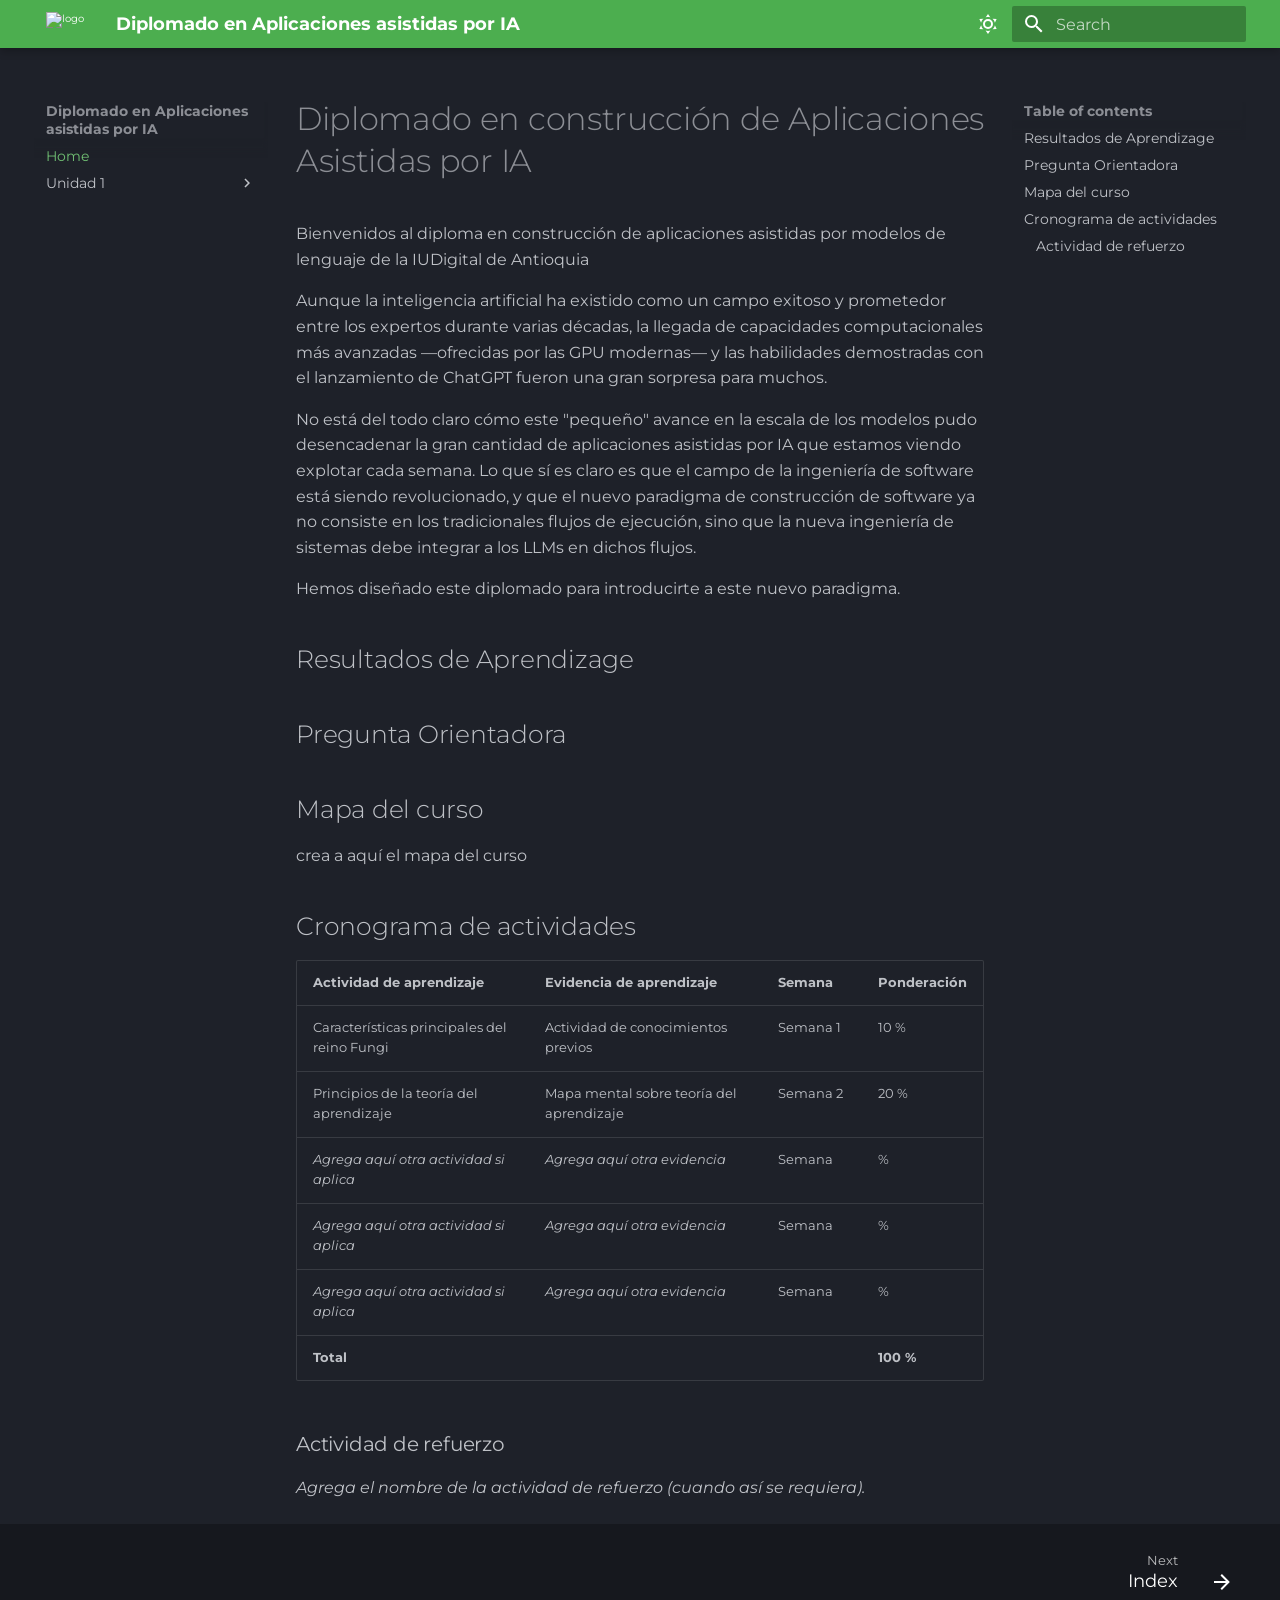
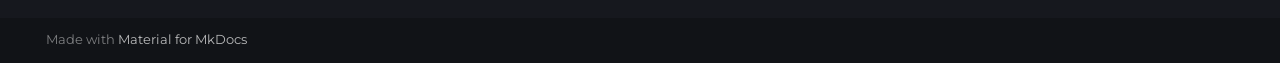
==== commit 5ace4cd2: "merge" ====
--- a/site/index.html
+++ b/site/index.html
@@ -45,8 +45,8 @@
         
         
         <link rel="preconnect" href="https://fonts.gstatic.com" crossorigin>
-        <link rel="stylesheet" href="https://fonts.googleapis.com/css?family=Merriweather+Sans:300,300i,400,400i,700,700i%7CRed+Hat+Mono:400,400i,700,700i&display=fallback">
-        <style>:root{--md-text-font:"Merriweather Sans";--md-code-font:"Red Hat Mono"}</style>
+        <link rel="stylesheet" href="https://fonts.googleapis.com/css?family=Montserrat:300,300i,400,400i,700,700i%7CRed+Hat+Mono:400,400i,700,700i&display=fallback">
+        <style>:root{--md-text-font:"Montserrat";--md-code-font:"Red Hat Mono"}</style>
       
     
     
@@ -770,7 +770,7 @@
     </div>
     
     
-    <script id="__config" type="application/json">{"base": ".", "features": ["navigation.footer"], "search": "assets/javascripts/workers/search.6ce7567c.min.js", "translations": {"clipboard.copied": "Copied to clipboard", "clipboard.copy": "Copy to clipboard", "search.result.more.one": "1 more on this page", "search.result.more.other": "# more on this page", "search.result.none": "No matching documents", "search.result.one": "1 matching document", "search.result.other": "# matching documents", "search.result.placeholder": "Type to start searching", "search.result.term.missing": "Missing", "select.version": "Select version"}}</script>
+    <script id="__config" type="application/json">{"base": ".", "features": ["navigation.footer", "content.code.copy"], "search": "assets/javascripts/workers/search.6ce7567c.min.js", "translations": {"clipboard.copied": "Copied to clipboard", "clipboard.copy": "Copy to clipboard", "search.result.more.one": "1 more on this page", "search.result.more.other": "# more on this page", "search.result.none": "No matching documents", "search.result.one": "1 matching document", "search.result.other": "# matching documents", "search.result.placeholder": "Type to start searching", "search.result.term.missing": "Missing", "select.version": "Select version"}}</script>
     
     
       <script src="assets/javascripts/bundle.525ec568.min.js"></script>
